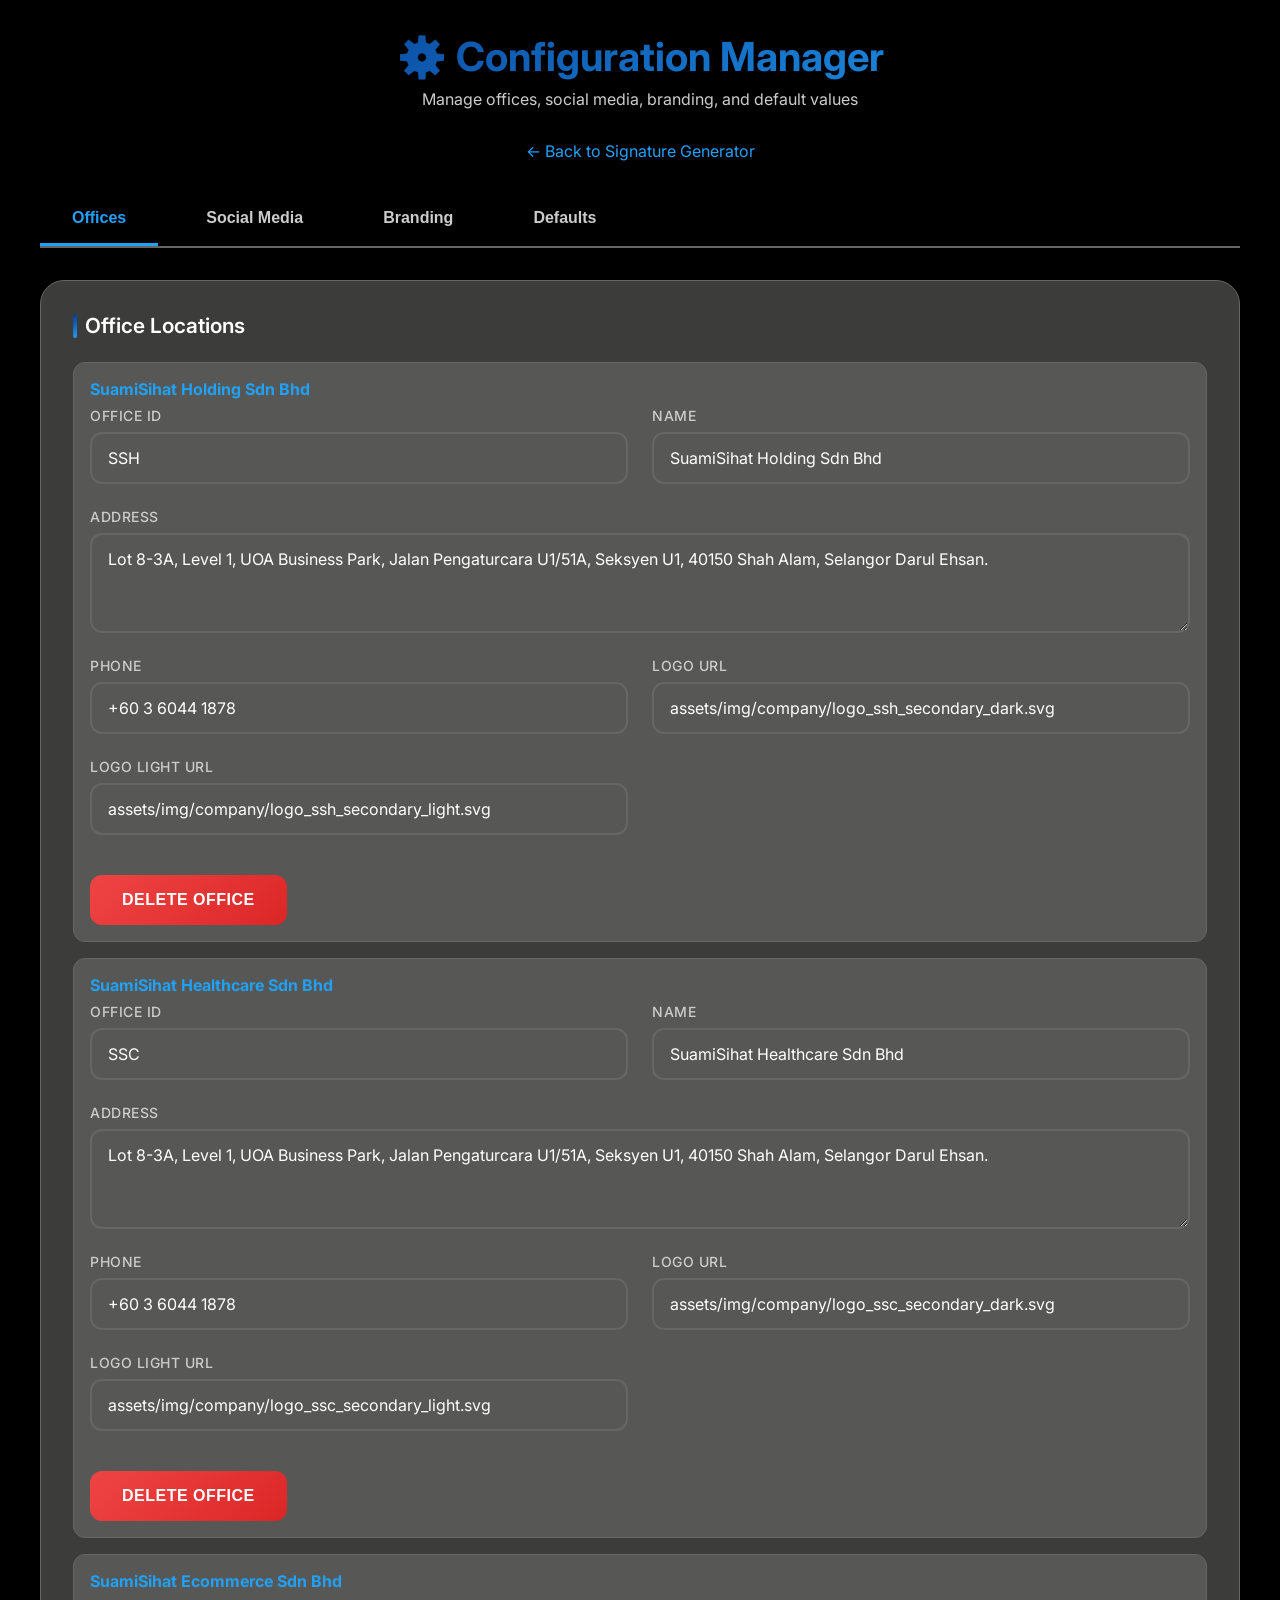
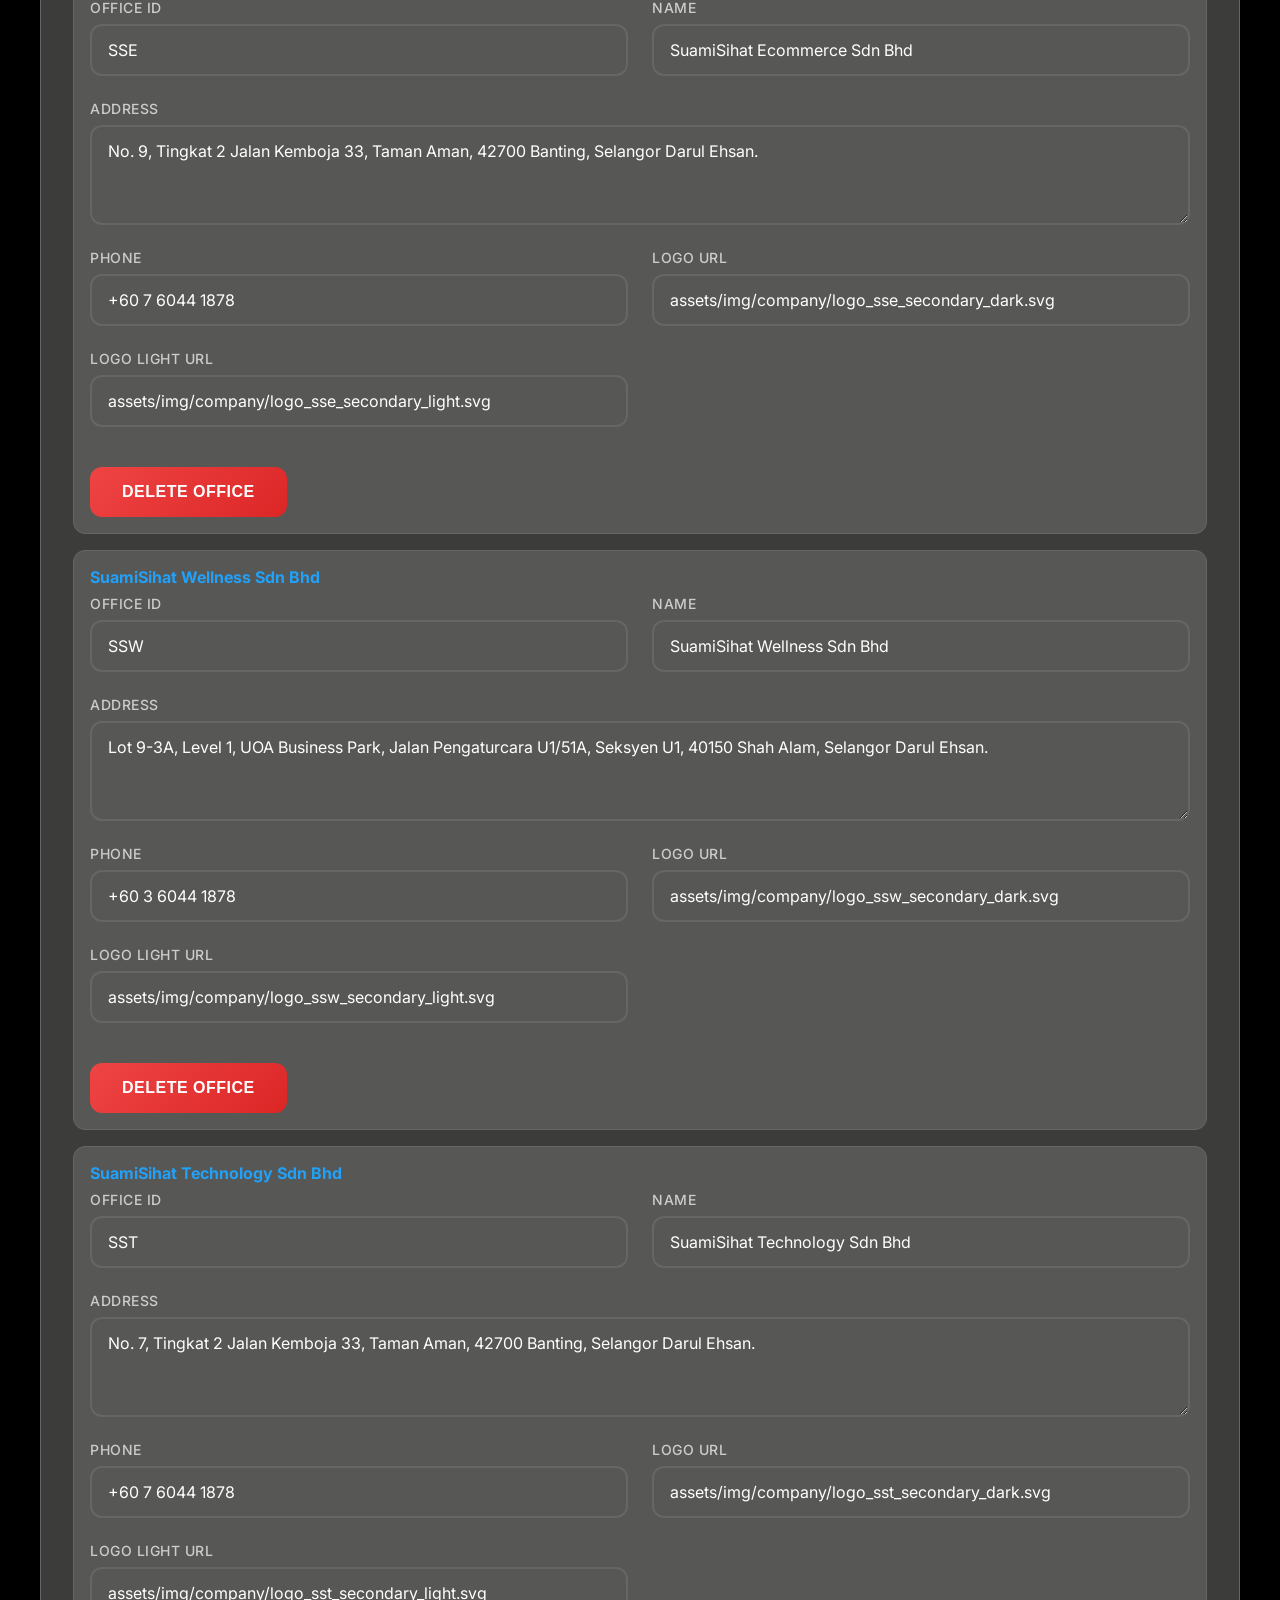
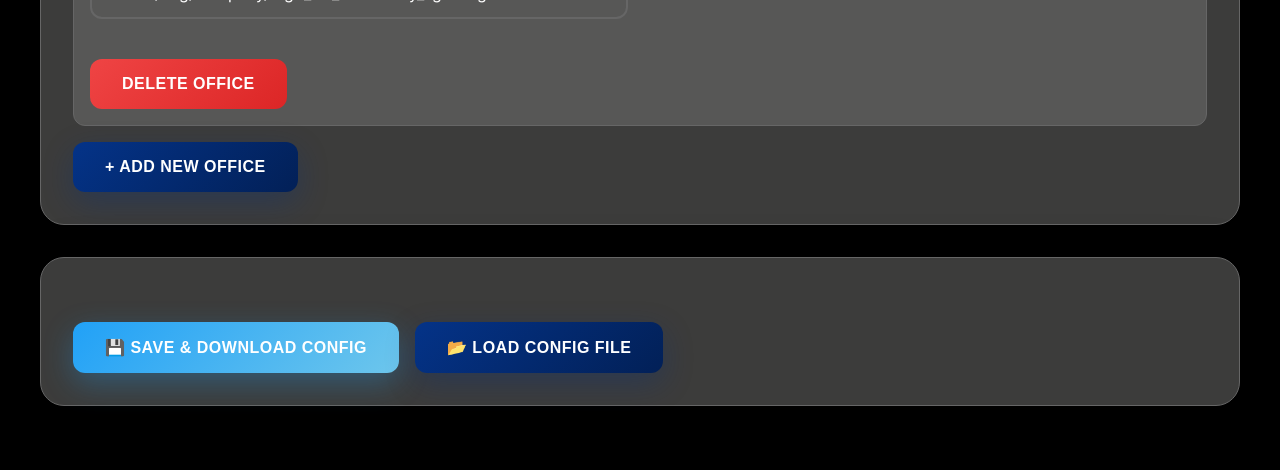
==== config.html @ 39e753e4 "ss signature ver. 1.0" ====
<!DOCTYPE html>
<html lang="en">
<head>
    <meta charset="UTF-8">
    <meta name="viewport" content="width=device-width, initial-scale=1.0">
    <title>Configuration Manager - SS Signature</title>
    <link rel="preconnect" href="https://fonts.googleapis.com">
    <link rel="preconnect" href="https://fonts.gstatic.com" crossorigin>
    <link href="https://fonts.googleapis.com/css2?family=Inter:wght@400;500;600;700&display=swap" rel="stylesheet">
    <style>
        * {
            margin: 0;
            padding: 0;
            box-sizing: border-box;
        }

        :root {
            --primary: #043388;
            --primary-dark: #022057;
            --primary-light: #21A1F7;
            --accent: #6DC6EC;
            --secondary: #BD9A73;
            --bg-dark: #000000;
            --bg-card: #3C3C3B;
            --bg-input: #575756;
            --text-primary: #ffffff;
            --text-secondary: #CCCCCC;
            --border: #666666;
            --success: #21A1F7;
        }

        [data-theme="light"] {
            --bg-dark: #ffffff;
            --bg-card: #ffffff;
            --bg-input: #CCCCCC;
            --text-primary: #000000;
            --text-secondary: #666666;
            --border: #999999;
        }

        body {
            font-family: 'Inter', -apple-system, BlinkMacSystemFont, 'Segoe UI', sans-serif;
            background: var(--bg-dark);
            color: var(--text-primary);
            min-height: 100vh;
            padding: 2rem 1rem;
            transition: background-color 0.3s ease, color 0.3s ease;
        }

        .container {
            max-width: 1200px;
            margin: 0 auto;
        }

        .header {
            text-align: center;
            margin-bottom: 2rem;
        }

        .header h1 {
            font-size: 2.5rem;
            font-weight: 700;
            background: linear-gradient(135deg, var(--primary) 0%, var(--primary-light) 100%);
            -webkit-background-clip: text;
            -webkit-text-fill-color: transparent;
            background-clip: text;
            margin-bottom: 0.5rem;
        }

        .header p {
            color: var(--text-secondary);
        }

        .nav-links {
            text-align: center;
            margin-bottom: 2rem;
        }

        .nav-links a {
            color: var(--primary-light);
            text-decoration: none;
            padding: 0.5rem 1rem;
            border-radius: 0.5rem;
            transition: all 0.3s ease;
        }

        .nav-links a:hover {
            background: var(--bg-input);
        }

        .tabs {
            display: flex;
            gap: 1rem;
            margin-bottom: 2rem;
            border-bottom: 2px solid var(--border);
            overflow-x: auto;
        }

        .tab {
            padding: 1rem 2rem;
            background: transparent;
            border: none;
            color: var(--text-secondary);
            cursor: pointer;
            font-size: 1rem;
            font-weight: 600;
            transition: all 0.3s ease;
            border-bottom: 3px solid transparent;
            white-space: nowrap;
        }

        .tab.active {
            color: var(--primary-light);
            border-bottom-color: var(--primary-light);
        }

        .tab:hover {
            color: var(--text-primary);
        }

        .tab-content {
            display: none;
        }

        .tab-content.active {
            display: block;
        }

        .config-section {
            background: var(--bg-card);
            border-radius: 1.5rem;
            padding: 2rem;
            border: 1px solid var(--border);
            box-shadow: 0 20px 60px rgba(0, 0, 0, 0.3);
            margin-bottom: 2rem;
        }

        .section-title {
            font-size: 1.3rem;
            font-weight: 600;
            margin-bottom: 1.5rem;
            display: flex;
            align-items: center;
            gap: 0.5rem;
        }

        .section-title::before {
            content: '';
            width: 4px;
            height: 24px;
            background: linear-gradient(135deg, var(--primary) 0%, var(--primary-light) 100%);
            border-radius: 2px;
        }

        .form-grid {
            display: grid;
            grid-template-columns: repeat(2, 1fr);
            gap: 1.5rem;
            margin-bottom: 1.5rem;
        }

        .form-group {
            display: flex;
            flex-direction: column;
        }

        .form-group.full-width {
            grid-column: 1 / -1;
        }

        .form-label {
            margin-bottom: 0.5rem;
            font-weight: 500;
            color: var(--text-secondary);
            font-size: 0.875rem;
            text-transform: uppercase;
            letter-spacing: 0.5px;
        }

        .form-input,
        .form-select,
        .form-textarea {
            padding: 0.875rem 1rem;
            background: var(--bg-input);
            border: 2px solid var(--border);
            border-radius: 0.75rem;
            color: var(--text-primary);
            font-family: inherit;
            font-size: 1rem;
            transition: all 0.3s ease;
        }

        .form-textarea {
            min-height: 100px;
            resize: vertical;
        }

        .form-input:focus,
        .form-select:focus,
        .form-textarea:focus {
            outline: none;
            border-color: var(--primary);
            box-shadow: 0 0 0 4px rgba(33, 161, 247, 0.1);
        }

        .btn {
            padding: 1rem 2rem;
            border: none;
            border-radius: 0.75rem;
            font-size: 1rem;
            font-weight: 600;
            cursor: pointer;
            transition: all 0.3s ease;
            text-transform: uppercase;
            letter-spacing: 0.5px;
        }

        .btn-primary {
            background: linear-gradient(135deg, var(--primary) 0%, var(--primary-dark) 100%);
            color: white;
            box-shadow: 0 10px 30px rgba(4, 51, 136, 0.3);
        }

        .btn-primary:hover {
            transform: translateY(-2px);
            box-shadow: 0 15px 40px rgba(4, 51, 136, 0.4);
        }

        .btn-success {
            background: linear-gradient(135deg, var(--primary-light) 0%, var(--accent) 100%);
            color: white;
            box-shadow: 0 10px 30px rgba(33, 161, 247, 0.3);
        }

        .btn-success:hover {
            transform: translateY(-2px);
            box-shadow: 0 15px 40px rgba(33, 161, 247, 0.4);
        }

        .btn-danger {
            background: linear-gradient(135deg, #ef4444 0%, #dc2626 100%);
            color: white;
        }

        .office-item {
            background: var(--bg-input);
            padding: 1rem;
            border-radius: 0.75rem;
            margin-bottom: 1rem;
            border: 1px solid var(--border);
        }

        .office-item h4 {
            color: var(--primary-light);
            margin-bottom: 0.5rem;
        }

        .button-group {
            display: flex;
            gap: 1rem;
            margin-top: 2rem;
        }

        .success-message {
            display: none;
            padding: 1rem;
            background: rgba(33, 161, 247, 0.1);
            border: 1px solid var(--success);
            border-radius: 0.75rem;
            color: var(--success);
            text-align: center;
            margin-top: 1rem;
        }

        .success-message.show {
            display: block;
        }

        @media (max-width: 768px) {
            .form-grid {
                grid-template-columns: 1fr;
            }

            .tabs {
                flex-wrap: nowrap;
            }

            .button-group {
                flex-direction: column;
            }
        }
    </style>
</head>
<body>
    <div class="container">
        <div class="header">
            <h1>⚙️ Configuration Manager</h1>
            <p>Manage offices, social media, branding, and default values</p>
        </div>

        <div class="nav-links">
            <a href="index.html">← Back to Signature Generator</a>
        </div>

        <div class="tabs">
            <button class="tab active" onclick="switchTab('offices')">Offices</button>
            <button class="tab" onclick="switchTab('social')">Social Media</button>
            <button class="tab" onclick="switchTab('branding')">Branding</button>
            <button class="tab" onclick="switchTab('defaults')">Defaults</button>
        </div>

        <!-- Offices Tab -->
        <div id="offices-tab" class="tab-content active">
            <div class="config-section">
                <h2 class="section-title">Office Locations</h2>
                <div id="offices-list"></div>
                <button class="btn btn-primary" onclick="addOffice()">+ Add New Office</button>
            </div>
        </div>

        <!-- Social Media Tab -->
        <div id="social-tab" class="tab-content">
            <div class="config-section">
                <h2 class="section-title">Social Media Links</h2>
                <div id="social-form" class="form-grid"></div>
            </div>
        </div>

        <!-- Branding Tab -->
        <div id="branding-tab" class="tab-content">
            <div class="config-section">
                <h2 class="section-title">Brand Colors & Assets</h2>
                <div id="branding-form" class="form-grid"></div>
            </div>
        </div>

        <!-- Defaults Tab -->
        <div id="defaults-tab" class="tab-content">
            <div class="config-section">
                <h2 class="section-title">Default Values</h2>
                <div id="defaults-form" class="form-grid"></div>
            </div>
        </div>

        <div class="config-section">
            <div class="button-group">
                <button class="btn btn-success" onclick="saveConfig()">💾 Save & Download Config</button>
                <button class="btn btn-primary" onclick="loadConfig()">📂 Load Config File</button>
            </div>
            <div class="success-message" id="successMessage"></div>
        </div>
    </div>

    <script src="assets/js/config.js"></script>
    <script>
        let configData = JSON.parse(JSON.stringify(CONFIG)); // Deep copy

        function switchTab(tabName) {
            // Update tab buttons
            document.querySelectorAll('.tab').forEach(tab => tab.classList.remove('active'));
            event.target.classList.add('active');

            // Update tab content
            document.querySelectorAll('.tab-content').forEach(content => content.classList.remove('active'));
            document.getElementById(tabName + '-tab').classList.add('active');
        }

        function renderOffices() {
            const container = document.getElementById('offices-list');
            container.innerHTML = '';

            configData.offices.forEach((office, index) => {
                const officeDiv = document.createElement('div');
                officeDiv.className = 'office-item';
                officeDiv.innerHTML = `
                    <h4>${office.name}</h4>
                    <div class="form-grid">
                        <div class="form-group">
                            <label class="form-label">Office ID</label>
                            <input type="text" class="form-input" value="${office.id}" onchange="updateOffice(${index}, 'id', this.value)">
                        </div>
                        <div class="form-group">
                            <label class="form-label">Name</label>
                            <input type="text" class="form-input" value="${office.name}" onchange="updateOffice(${index}, 'name', this.value)">
                        </div>
                        <div class="form-group full-width">
                            <label class="form-label">Address</label>
                            <textarea class="form-textarea" onchange="updateOffice(${index}, 'address', this.value)">${office.address}</textarea>
                        </div>
                        <div class="form-group">
                            <label class="form-label">Phone</label>
                            <input type="tel" class="form-input" value="${office.phone}" onchange="updateOffice(${index}, 'phone', this.value)">
                        </div>
                        <div class="form-group">
                            <label class="form-label">Logo URL</label>
                            <input type="text" class="form-input" value="${office.logoUrl}" onchange="updateOffice(${index}, 'logoUrl', this.value)">
                        </div>
                        <div class="form-group">
                            <label class="form-label">Logo Light URL</label>
                            <input type="text" class="form-input" value="${office.logoLightUrl}" onchange="updateOffice(${index}, 'logoLightUrl', this.value)">
                        </div>
                    </div>
                    <button class="btn btn-danger" style="margin-top: 1rem;" onclick="deleteOffice(${index})">Delete Office</button>
                `;
                container.appendChild(officeDiv);
            });
        }

        function renderSocialMedia() {
            const container = document.getElementById('social-form');
            container.innerHTML = '';

            Object.keys(configData.socialMedia).forEach(key => {
                const social = configData.socialMedia[key];
                const groupDiv = document.createElement('div');
                groupDiv.className = 'form-group full-width';
                groupDiv.innerHTML = `
                    <label class="form-label">${social.name} URL</label>
                    <input type="url" class="form-input" value="${social.url}" onchange="updateSocial('${key}', this.value)">
                `;
                container.appendChild(groupDiv);
            });
        }

        function renderBranding() {
            const container = document.getElementById('branding-form');
            container.innerHTML = '';

            const fields = [
                { key: 'primaryColor', label: 'Primary Color (SS Blue)', type: 'color' },
                { key: 'prussianBlue', label: 'Prussian Blue', type: 'color' },
                { key: 'secondaryColor', label: 'Secondary Color (Azure)', type: 'color' },
                { key: 'malibu', label: 'Malibu', type: 'color' },
                { key: 'lion', label: 'Lion', type: 'color' },
                { key: 'logoUrl', label: 'Logo URL (Dark)', type: 'text' },
                { key: 'logoLightUrl', label: 'Logo URL (Light)', type: 'text' },
                { key: 'bannerUrl', label: 'Banner URL', type: 'text' },
                { key: 'bannerLink', label: 'Banner Link', type: 'url' },
                { key: 'companyName', label: 'Company Name', type: 'text' }
            ];

            fields.forEach(field => {
                const groupDiv = document.createElement('div');
                groupDiv.className = 'form-group';
                groupDiv.innerHTML = `
                    <label class="form-label">${field.label}</label>
                    <input type="${field.type}" class="form-input" value="${configData.branding[field.key]}" onchange="updateBranding('${field.key}', this.value)">
                `;
                container.appendChild(groupDiv);
            });
        }

        function renderDefaults() {
            const container = document.getElementById('defaults-form');
            container.innerHTML = '';

            Object.keys(configData.defaults).forEach(key => {
                const groupDiv = document.createElement('div');
                groupDiv.className = 'form-group';
                const label = key.replace(/([A-Z])/g, ' $1').replace(/^./, str => str.toUpperCase());
                groupDiv.innerHTML = `
                    <label class="form-label">${label}</label>
                    <input type="text" class="form-input" value="${configData.defaults[key]}" onchange="updateDefaults('${key}', this.value)">
                `;
                container.appendChild(groupDiv);
            });
        }

        function updateOffice(index, field, value) {
            configData.offices[index][field] = value;
        }

        function updateSocial(key, value) {
            configData.socialMedia[key].url = value;
        }

        function updateBranding(key, value) {
            configData.branding[key] = value;
        }

        function updateDefaults(key, value) {
            configData.defaults[key] = value;
        }

        function addOffice() {
            const newOffice = {
                id: 'NEW',
                name: 'New Office',
                address: '',
                phone: '',
                logoUrl: '',
                logoLightUrl: ''
            };
            configData.offices.push(newOffice);
            renderOffices();
        }

        function deleteOffice(index) {
            if (confirm('Are you sure you want to delete this office?')) {
                configData.offices.splice(index, 1);
                renderOffices();
            }
        }

        function saveConfig() {
            const configJS = `// Email Signature Generator Configuration
const CONFIG = ${JSON.stringify(configData, null, 4)};`;

            const blob = new Blob([configJS], { type: 'text/javascript' });
            const url = URL.createObjectURL(blob);
            const a = document.createElement('a');
            a.href = url;
            a.download = 'config.js';
            a.click();
            URL.revokeObjectURL(url);

            const msg = document.getElementById('successMessage');
            msg.textContent = '✓ Configuration saved and downloaded!';
            msg.classList.add('show');
            setTimeout(() => msg.classList.remove('show'), 3000);
        }

        function loadConfig() {
            const input = document.createElement('input');
            input.type = 'file';
            input.accept = '.js';
            input.onchange = (e) => {
                const file = e.target.files[0];
                const reader = new FileReader();
                reader.onload = (event) => {
                    try {
                        const content = event.target.result;
                        const configMatch = content.match(/const CONFIG = ({[\s\S]*});/);
                        if (configMatch) {
                            configData = JSON.parse(configMatch[1]);
                            renderAll();
                            alert('Configuration loaded successfully!');
                        } else {
                            alert('Invalid config file format');
                        }
                    } catch (err) {
                        alert('Error loading config: ' + err.message);
                    }
                };
                reader.readAsText(file);
            };
            input.click();
        }

        function renderAll() {
            renderOffices();
            renderSocialMedia();
            renderBranding();
            renderDefaults();
        }

        // Initialize
        document.addEventListener('DOMContentLoaded', () => {
            renderAll();
        });
    </script>
</body>
</html>
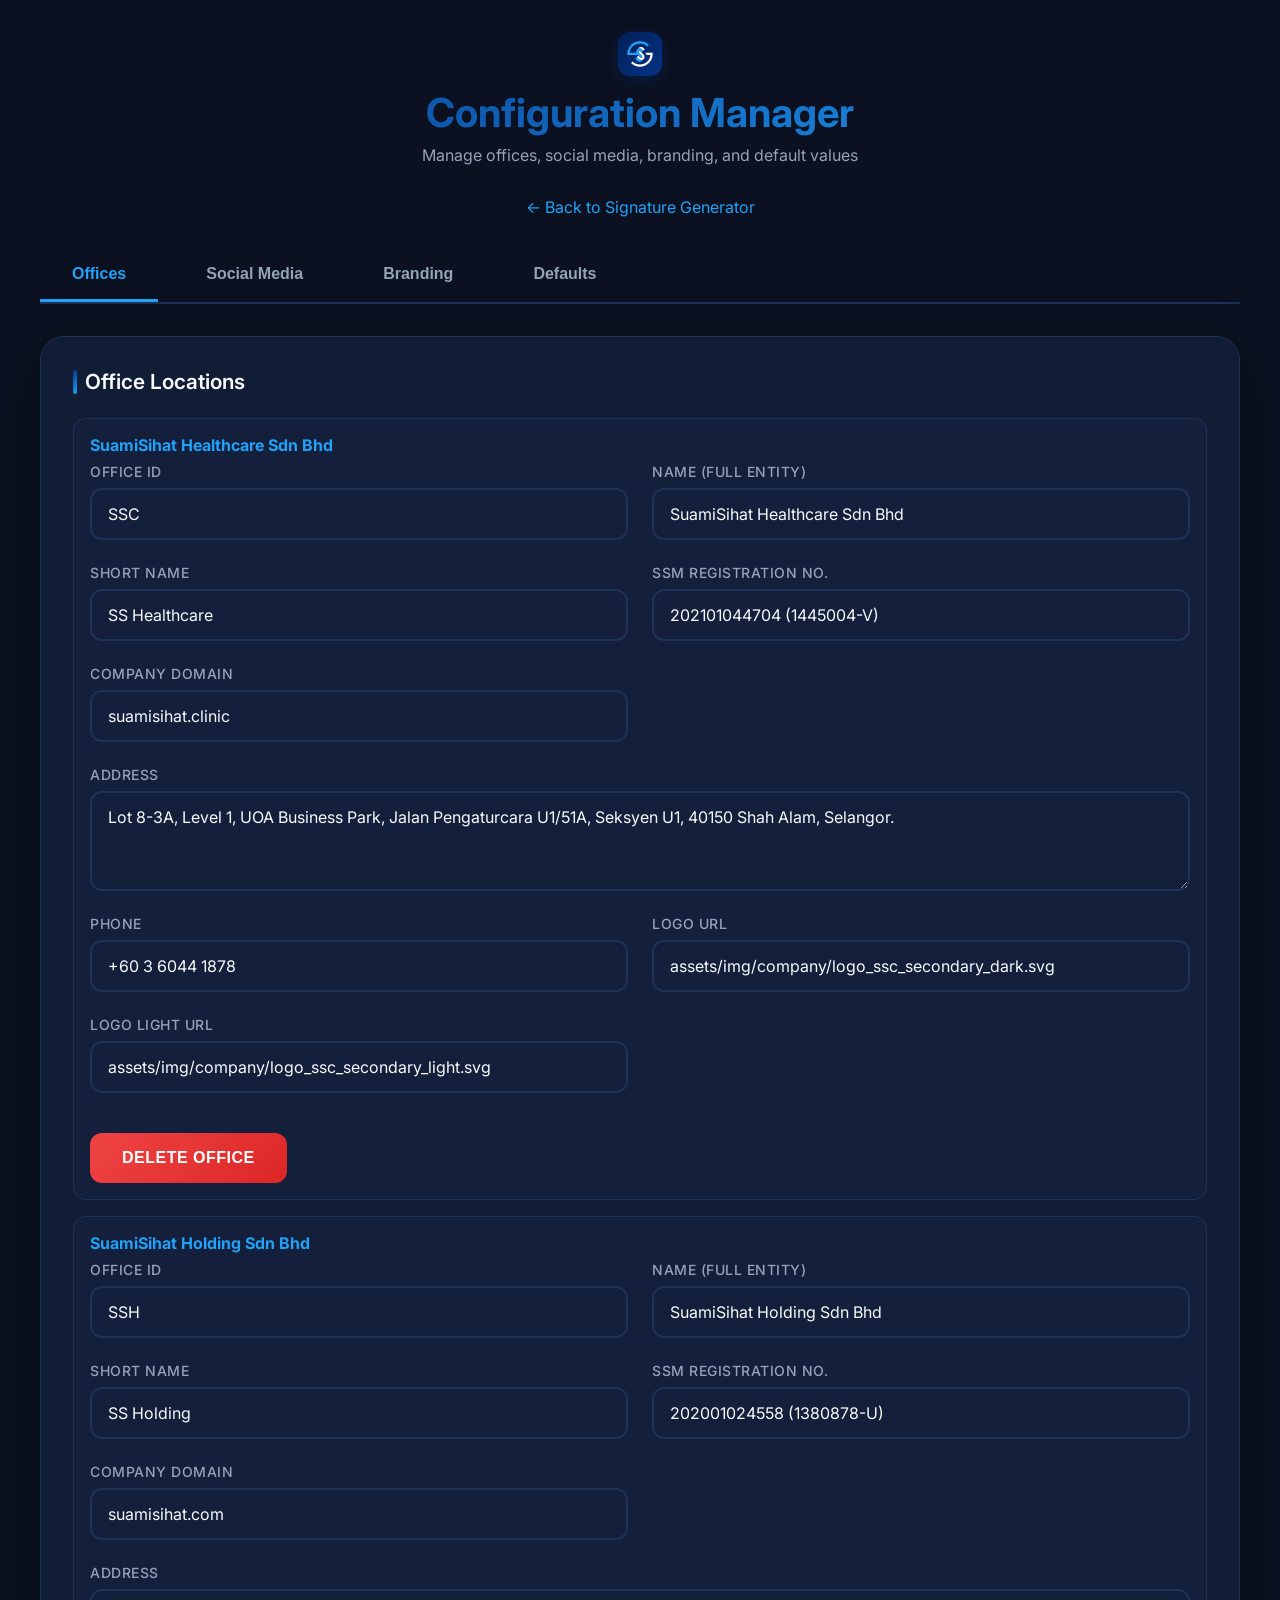
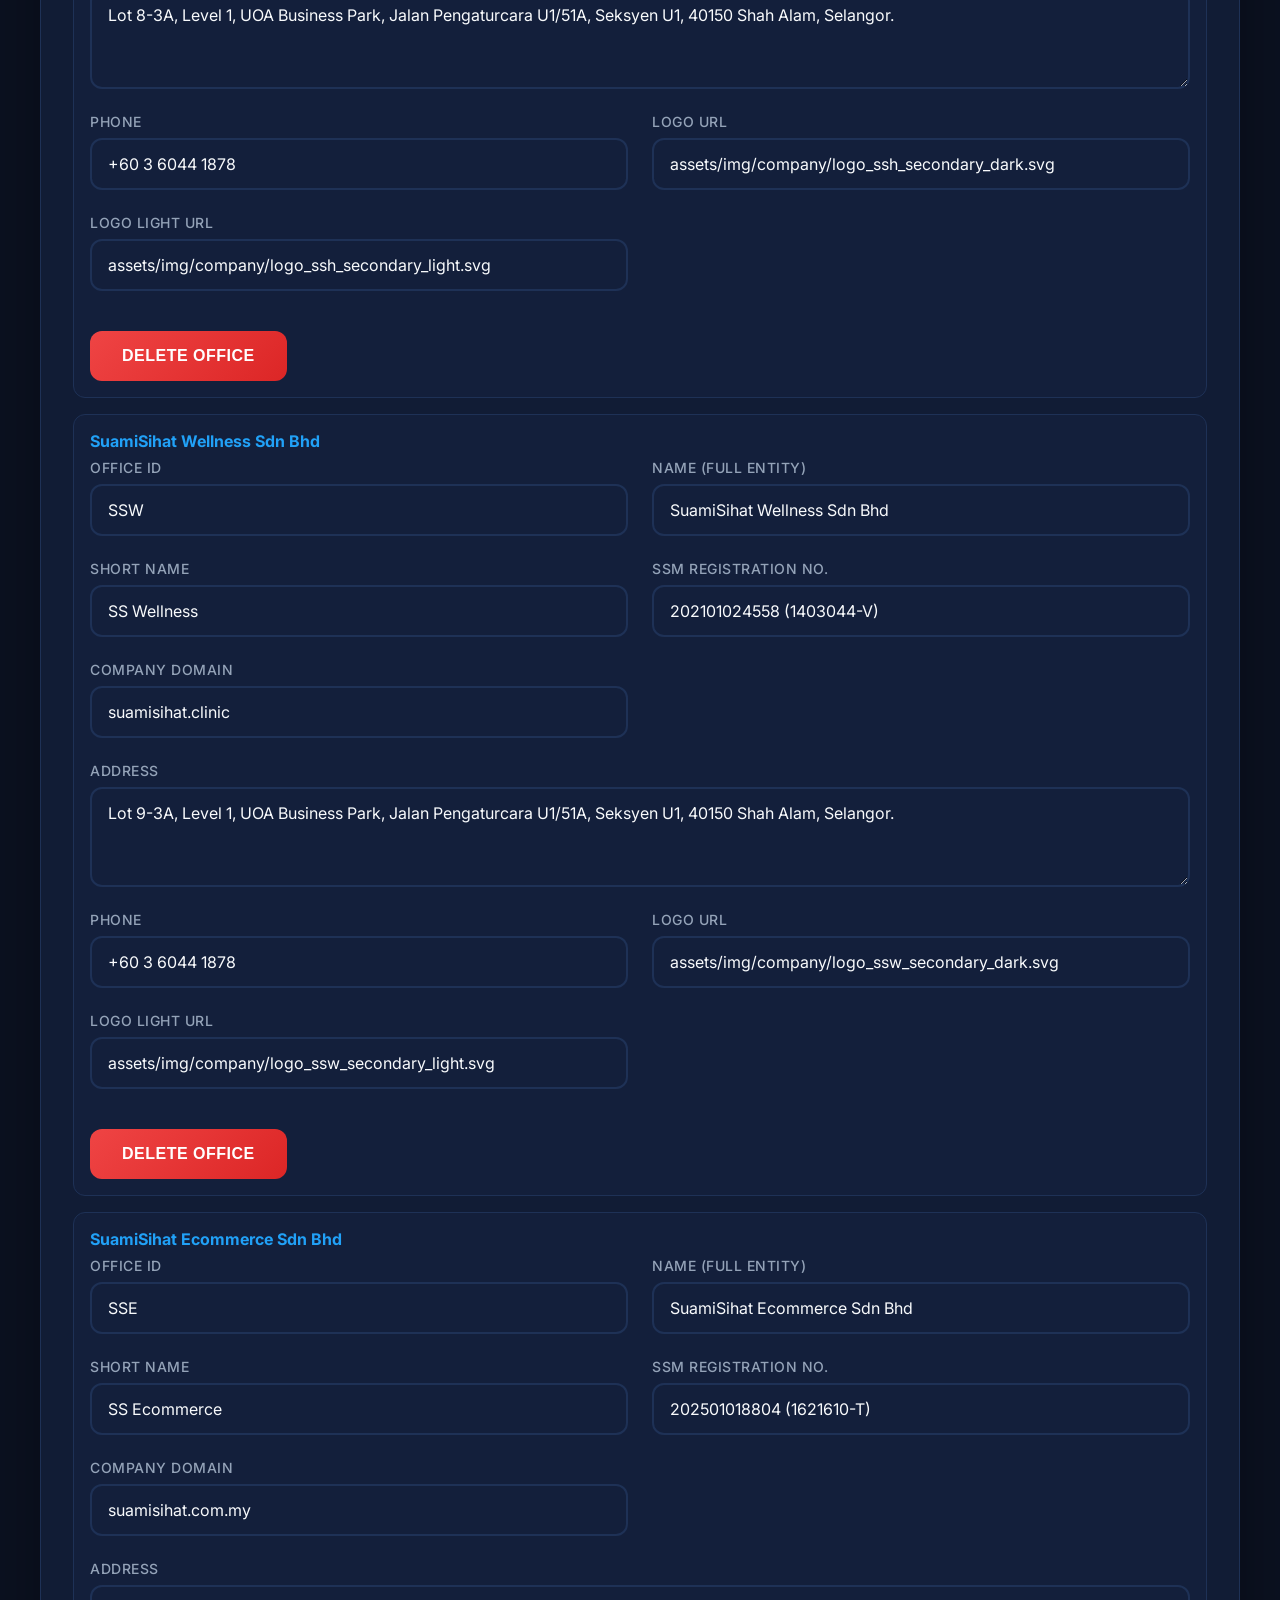
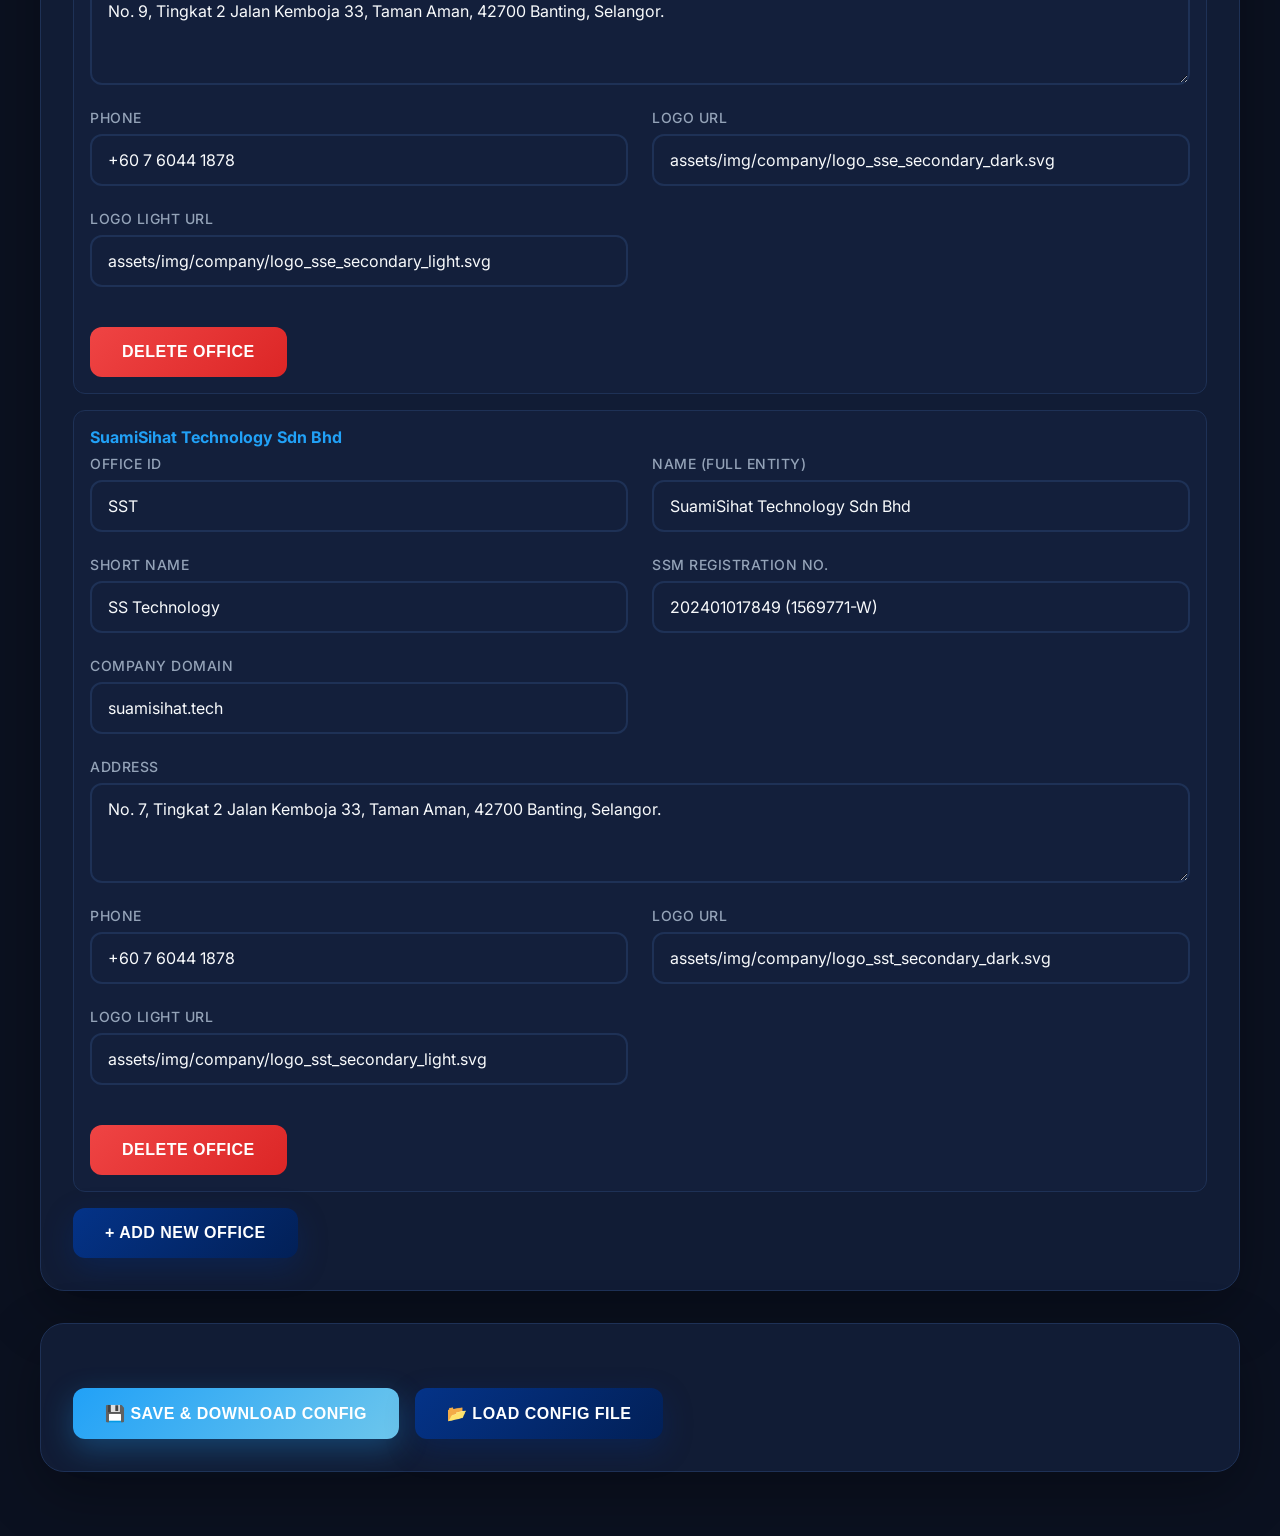
==== commit f322008d: "feat: modernize signature generator, add full entity SSM numbers, sanitization & mobile view auto-fi" ====
--- a/config.html
+++ b/config.html
@@ -20,22 +20,22 @@
             --primary-light: #21A1F7;
             --accent: #6DC6EC;
             --secondary: #BD9A73;
-            --bg-dark: #000000;
-            --bg-card: #3C3C3B;
-            --bg-input: #575756;
-            --text-primary: #ffffff;
-            --text-secondary: #CCCCCC;
-            --border: #666666;
-            --success: #21A1F7;
+            --bg-dark: #0B1120;
+            --bg-card: #111C35;
+            --bg-input: #131F3B;
+            --text-primary: #F8FAFC;
+            --text-secondary: #94A3B8;
+            --border: #1E3156;
+            --success: #10B981;
         }
 
         [data-theme="light"] {
-            --bg-dark: #ffffff;
-            --bg-card: #ffffff;
-            --bg-input: #CCCCCC;
-            --text-primary: #000000;
-            --text-secondary: #666666;
-            --border: #999999;
+            --bg-dark: #F8FAFC;
+            --bg-card: #FFFFFF;
+            --bg-input: #FFFFFF;
+            --text-primary: #0F172A;
+            --text-secondary: #475569;
+            --border: #E2E8F0;
         }
 
         body {
@@ -294,7 +294,10 @@
 <body>
     <div class="container">
         <div class="header">
-            <h1>⚙️ Configuration Manager</h1>
+            <div style="display: inline-flex; align-items: center; justify-content: center; width: 44px; height: 44px; border-radius: 12px; background: linear-gradient(135deg, #022057 0%, #043388 100%); box-shadow: 0 4px 14px rgba(4, 51, 136, 0.35); padding: 5px; margin-bottom: 0.75rem;">
+                <img src="assets/img/ss_icon_dark.svg" alt="SuamiSihat" style="width: 100%; height: 100%; object-fit: contain; display: block;">
+            </div>
+            <h1>Configuration Manager</h1>
             <p>Manage offices, social media, branding, and default values</p>
         </div>
 
@@ -380,8 +383,20 @@
                             <input type="text" class="form-input" value="${office.id}" onchange="updateOffice(${index}, 'id', this.value)">
                         </div>
                         <div class="form-group">
-                            <label class="form-label">Name</label>
-                            <input type="text" class="form-input" value="${office.name}" onchange="updateOffice(${index}, 'name', this.value)">
+                            <label class="form-label">Name (Full Entity)</label>
+                            <input type="text" class="form-input" value="${office.name || ''}" onchange="updateOffice(${index}, 'name', this.value)">
+                        </div>
+                        <div class="form-group">
+                            <label class="form-label">Short Name</label>
+                            <input type="text" class="form-input" value="${office.shortName || ''}" onchange="updateOffice(${index}, 'shortName', this.value)">
+                        </div>
+                        <div class="form-group">
+                            <label class="form-label">SSM Registration No.</label>
+                            <input type="text" class="form-input" value="${office.ssm || ''}" onchange="updateOffice(${index}, 'ssm', this.value)">
+                        </div>
+                        <div class="form-group">
+                            <label class="form-label">Company Domain</label>
+                            <input type="text" class="form-input" value="${office.companyDomain || ''}" onchange="updateOffice(${index}, 'companyDomain', this.value)">
                         </div>
                         <div class="form-group full-width">
                             <label class="form-label">Address</label>
@@ -485,11 +500,14 @@
         function addOffice() {
             const newOffice = {
                 id: 'NEW',
-                name: 'New Office',
+                name: 'New Office Sdn Bhd',
+                shortName: 'SS New',
+                ssm: '',
                 address: '',
-                phone: '',
-                logoUrl: '',
-                logoLightUrl: ''
+                phone: '+60 3 6044 1878',
+                logoUrl: 'assets/img/company/logo_ssc_secondary_dark.svg',
+                logoLightUrl: 'assets/img/company/logo_ssc_secondary_light.svg',
+                companyDomain: 'suamisihat.clinic'
             };
             configData.offices.push(newOffice);
             renderOffices();
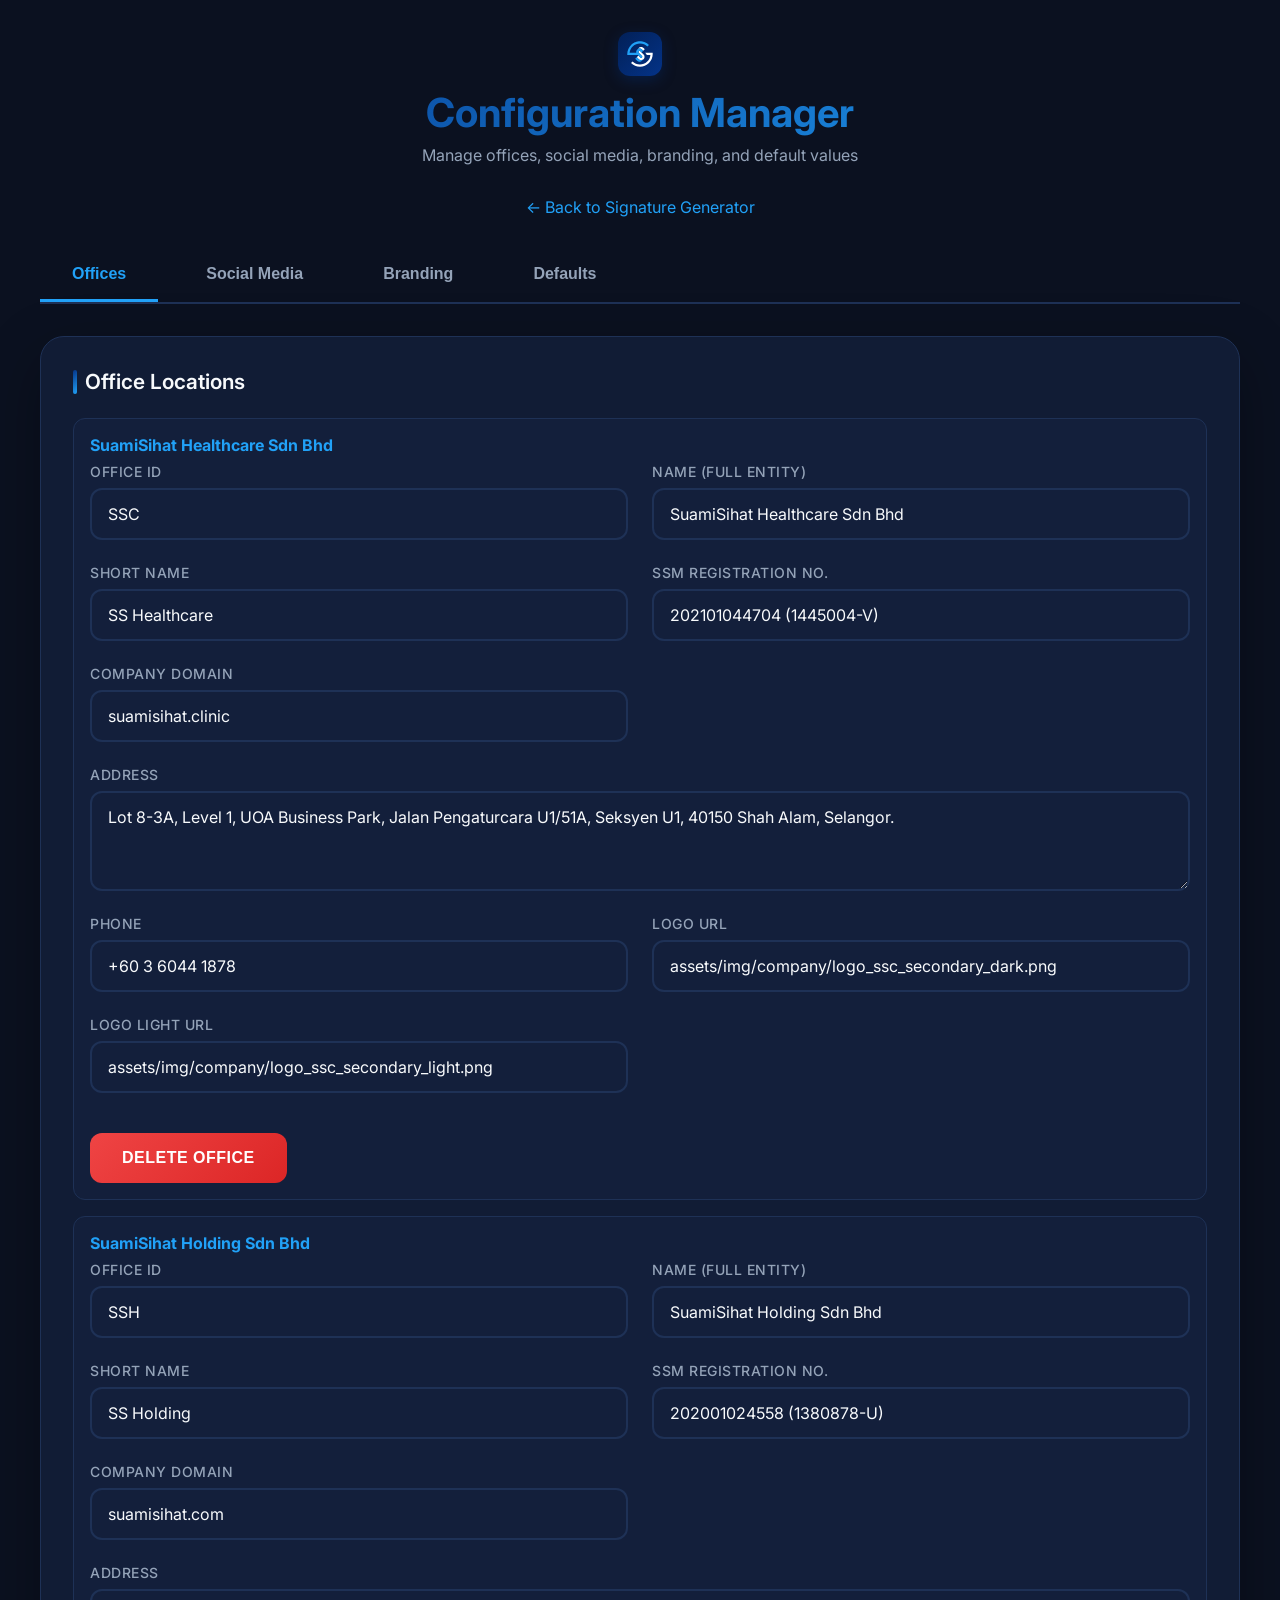
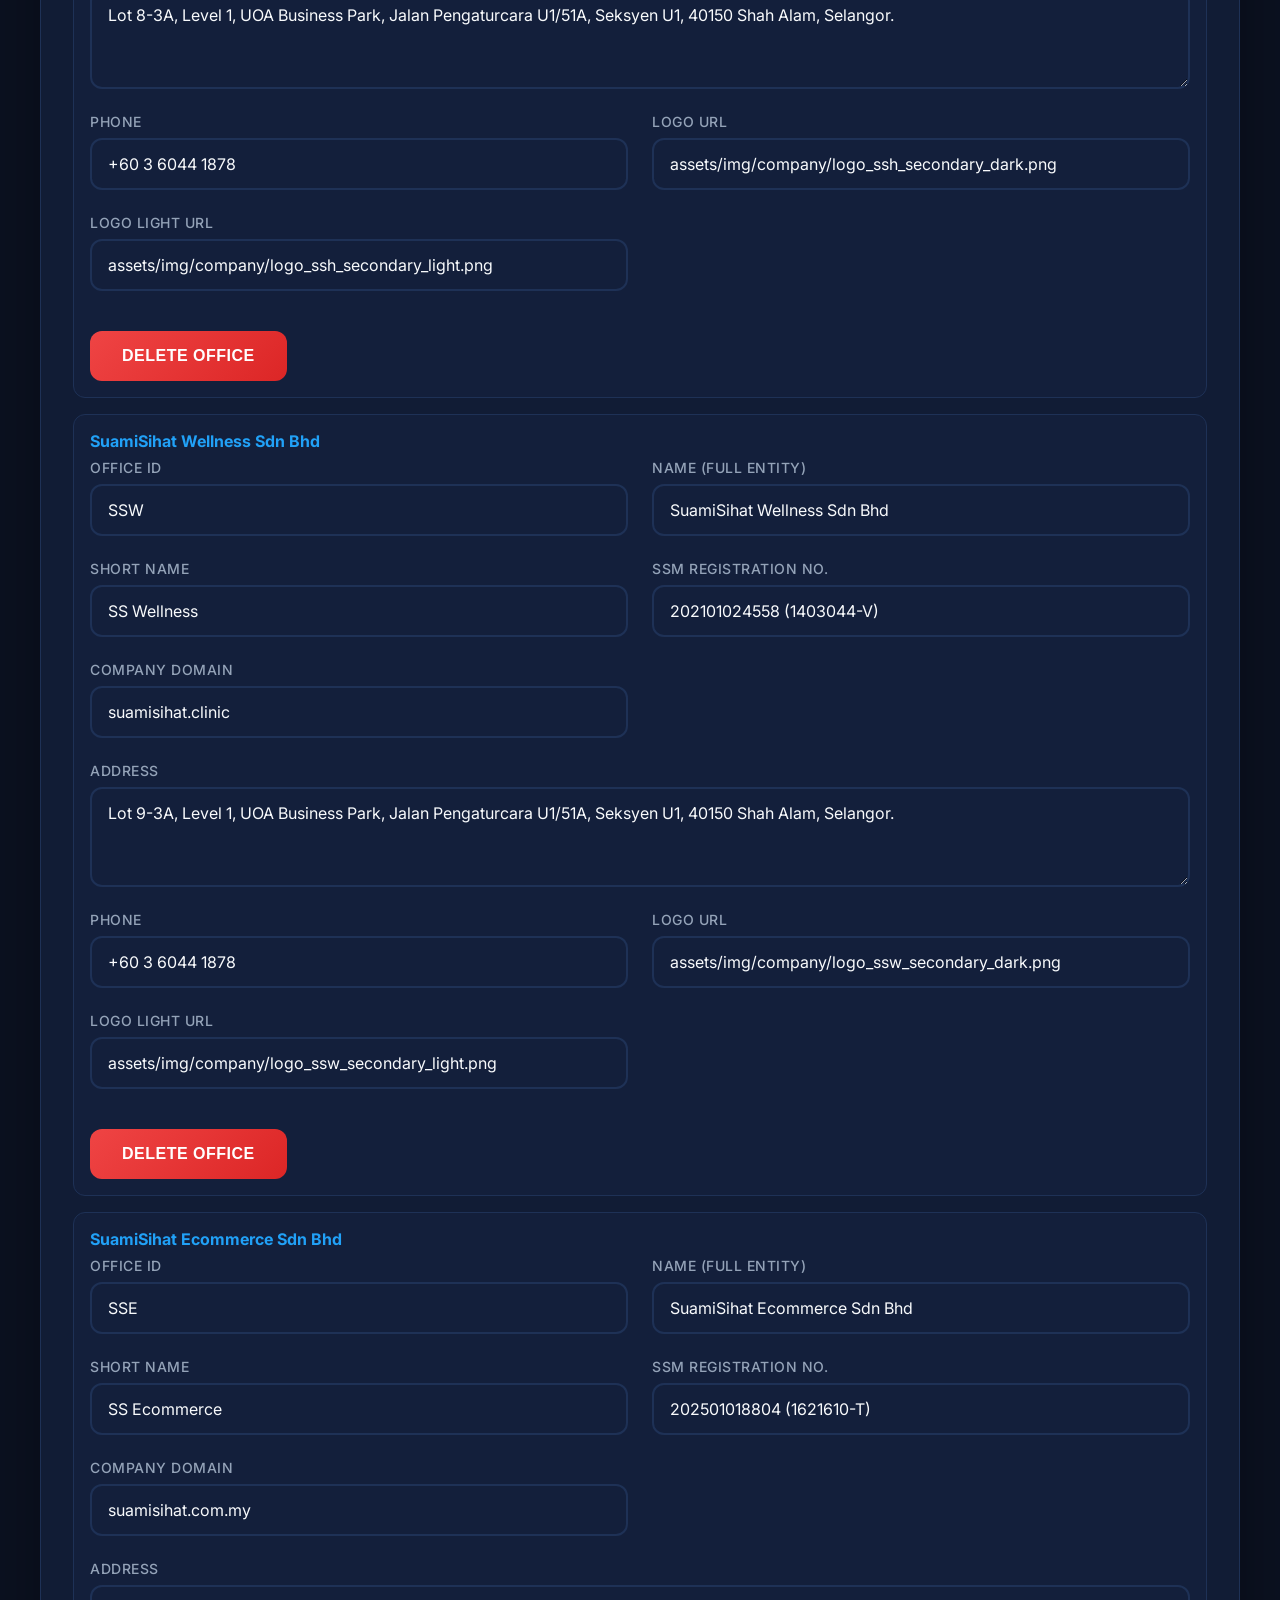
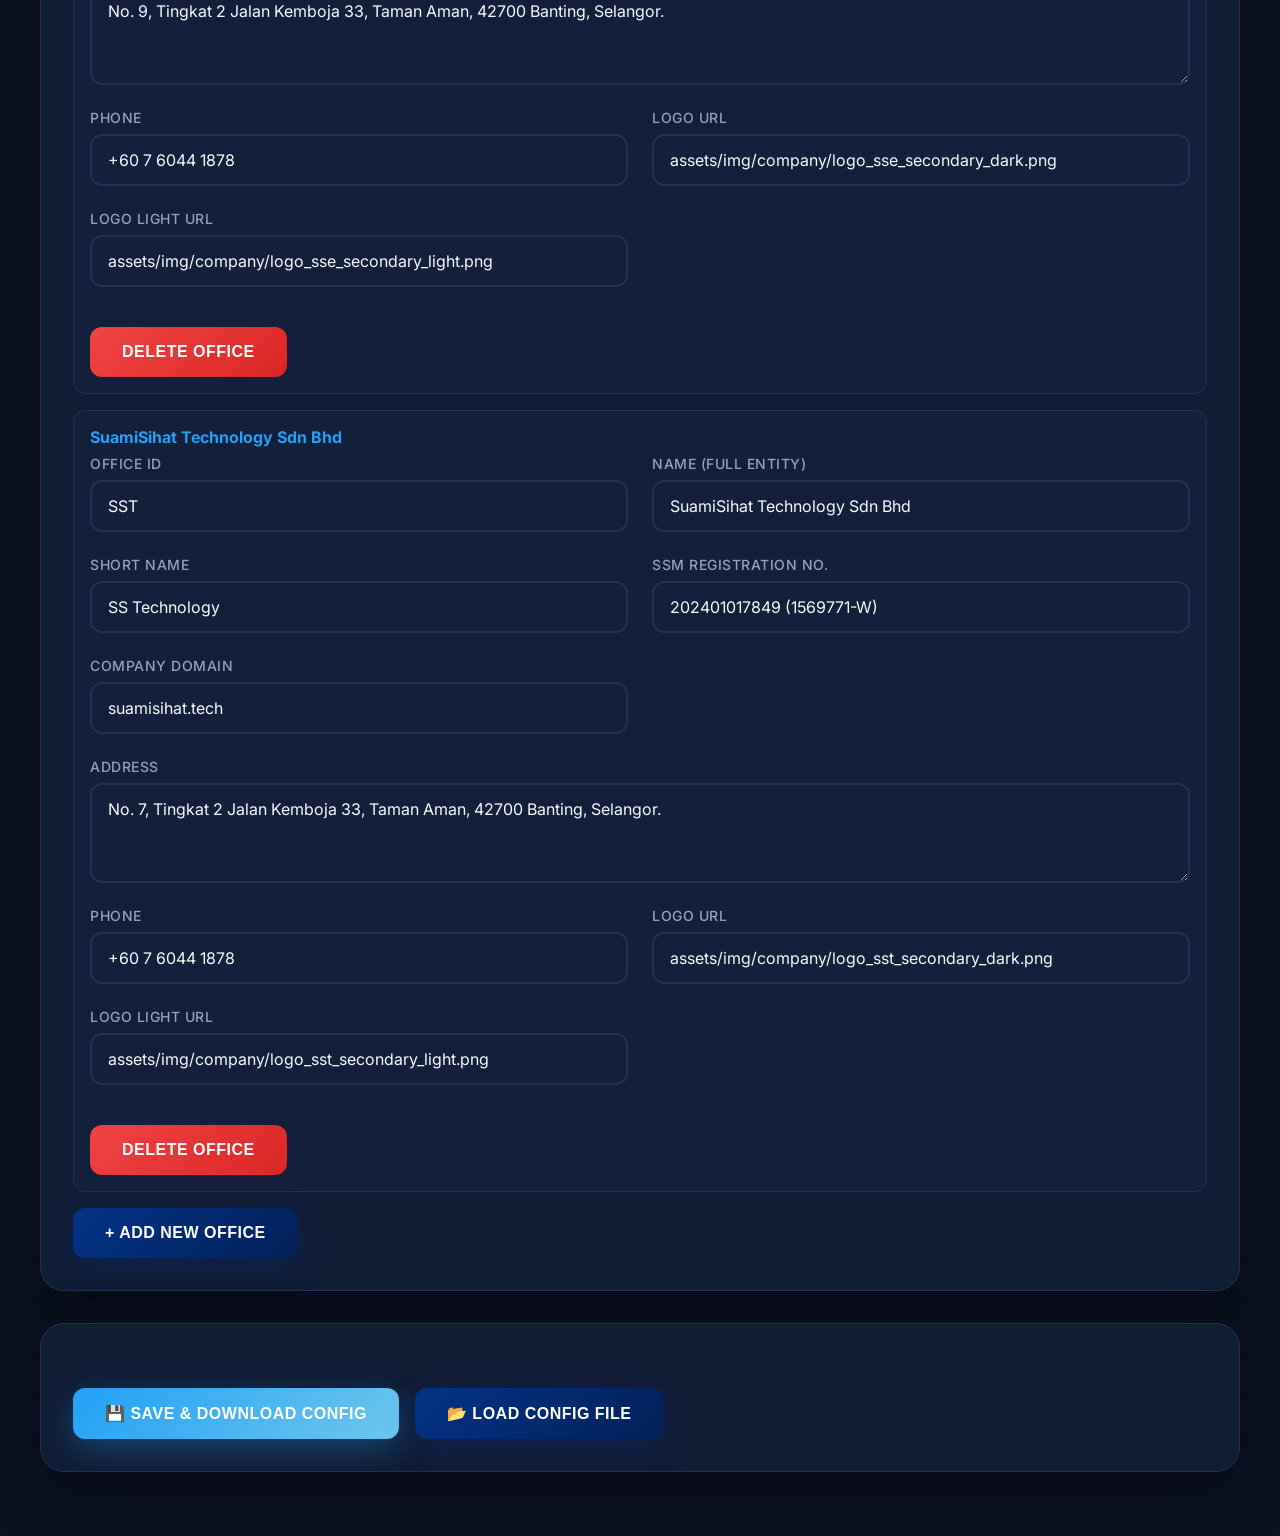
==== commit 99549cc4: "fix(email): resolve missing images on paste with absolute HTTPS PNG URLs and deploy to NAS" ====
--- a/config.html
+++ b/config.html
@@ -442,6 +442,7 @@
             container.innerHTML = '';
 
             const fields = [
+                { key: 'baseUrl', label: 'Production Base URL', type: 'url' },
                 { key: 'primaryColor', label: 'Primary Color (SS Blue)', type: 'color' },
                 { key: 'prussianBlue', label: 'Prussian Blue', type: 'color' },
                 { key: 'secondaryColor', label: 'Secondary Color (Azure)', type: 'color' },
@@ -459,7 +460,7 @@
                 groupDiv.className = 'form-group';
                 groupDiv.innerHTML = `
                     <label class="form-label">${field.label}</label>
-                    <input type="${field.type}" class="form-input" value="${configData.branding[field.key]}" onchange="updateBranding('${field.key}', this.value)">
+                    <input type="${field.type}" class="form-input" value="${configData.branding[field.key] || ''}" onchange="updateBranding('${field.key}', this.value)">
                 `;
                 container.appendChild(groupDiv);
             });
@@ -505,8 +506,8 @@
                 ssm: '',
                 address: '',
                 phone: '+60 3 6044 1878',
-                logoUrl: 'assets/img/company/logo_ssc_secondary_dark.svg',
-                logoLightUrl: 'assets/img/company/logo_ssc_secondary_light.svg',
+                logoUrl: 'assets/img/company/logo_ssc_secondary_dark.png',
+                logoLightUrl: 'assets/img/company/logo_ssc_secondary_light.png',
                 companyDomain: 'suamisihat.clinic'
             };
             configData.offices.push(newOffice);
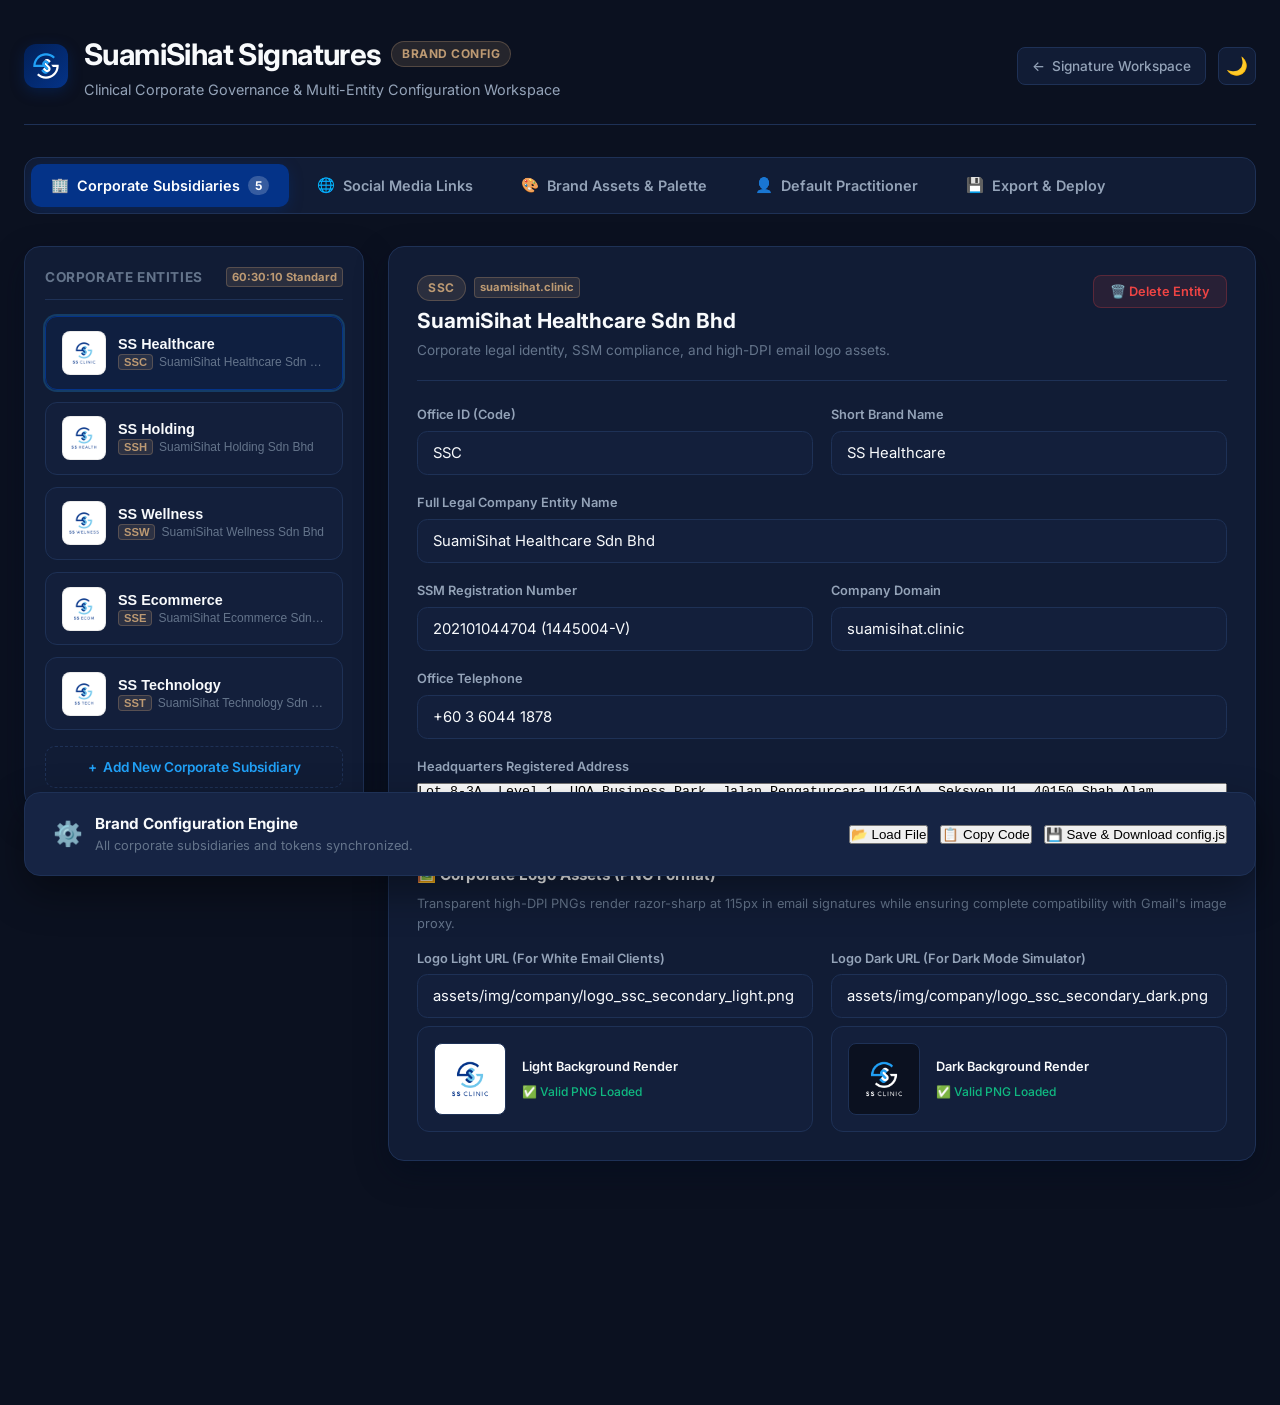
==== commit cf50a7fc: "feat(config): redesign configuration manager with Master-Detail UX, live previews, and 60:30:10 bran" ====
--- a/config.html
+++ b/config.html
@@ -1,582 +1,1356 @@
-<!DOCTYPE html>
-<html lang="en">
-<head>
-    <meta charset="UTF-8">
-    <meta name="viewport" content="width=device-width, initial-scale=1.0">
-    <title>Configuration Manager - SS Signature</title>
-    <link rel="preconnect" href="https://fonts.googleapis.com">
-    <link rel="preconnect" href="https://fonts.gstatic.com" crossorigin>
-    <link href="https://fonts.googleapis.com/css2?family=Inter:wght@400;500;600;700&display=swap" rel="stylesheet">
-    <style>
-        * {
-            margin: 0;
-            padding: 0;
-            box-sizing: border-box;
-        }
-
-        :root {
-            --primary: #043388;
-            --primary-dark: #022057;
-            --primary-light: #21A1F7;
-            --accent: #6DC6EC;
-            --secondary: #BD9A73;
-            --bg-dark: #0B1120;
-            --bg-card: #111C35;
-            --bg-input: #131F3B;
-            --text-primary: #F8FAFC;
-            --text-secondary: #94A3B8;
-            --border: #1E3156;
-            --success: #10B981;
-        }
-
-        [data-theme="light"] {
-            --bg-dark: #F8FAFC;
-            --bg-card: #FFFFFF;
-            --bg-input: #FFFFFF;
-            --text-primary: #0F172A;
-            --text-secondary: #475569;
-            --border: #E2E8F0;
-        }
-
-        body {
-            font-family: 'Inter', -apple-system, BlinkMacSystemFont, 'Segoe UI', sans-serif;
-            background: var(--bg-dark);
-            color: var(--text-primary);
-            min-height: 100vh;
-            padding: 2rem 1rem;
-            transition: background-color 0.3s ease, color 0.3s ease;
-        }
-
-        .container {
-            max-width: 1200px;
-            margin: 0 auto;
-        }
-
-        .header {
-            text-align: center;
-            margin-bottom: 2rem;
-        }
-
-        .header h1 {
-            font-size: 2.5rem;
-            font-weight: 700;
-            background: linear-gradient(135deg, var(--primary) 0%, var(--primary-light) 100%);
-            -webkit-background-clip: text;
-            -webkit-text-fill-color: transparent;
-            background-clip: text;
-            margin-bottom: 0.5rem;
-        }
-
-        .header p {
-            color: var(--text-secondary);
-        }
-
-        .nav-links {
-            text-align: center;
-            margin-bottom: 2rem;
-        }
-
-        .nav-links a {
-            color: var(--primary-light);
-            text-decoration: none;
-            padding: 0.5rem 1rem;
-            border-radius: 0.5rem;
-            transition: all 0.3s ease;
-        }
-
-        .nav-links a:hover {
-            background: var(--bg-input);
-        }
-
-        .tabs {
-            display: flex;
-            gap: 1rem;
-            margin-bottom: 2rem;
-            border-bottom: 2px solid var(--border);
-            overflow-x: auto;
-        }
-
-        .tab {
-            padding: 1rem 2rem;
-            background: transparent;
-            border: none;
-            color: var(--text-secondary);
-            cursor: pointer;
-            font-size: 1rem;
-            font-weight: 600;
-            transition: all 0.3s ease;
-            border-bottom: 3px solid transparent;
-            white-space: nowrap;
-        }
-
-        .tab.active {
-            color: var(--primary-light);
-            border-bottom-color: var(--primary-light);
-        }
-
-        .tab:hover {
-            color: var(--text-primary);
-        }
-
-        .tab-content {
-            display: none;
-        }
-
-        .tab-content.active {
-            display: block;
-        }
-
-        .config-section {
-            background: var(--bg-card);
-            border-radius: 1.5rem;
-            padding: 2rem;
-            border: 1px solid var(--border);
-            box-shadow: 0 20px 60px rgba(0, 0, 0, 0.3);
-            margin-bottom: 2rem;
-        }
-
-        .section-title {
-            font-size: 1.3rem;
-            font-weight: 600;
-            margin-bottom: 1.5rem;
-            display: flex;
-            align-items: center;
-            gap: 0.5rem;
-        }
-
-        .section-title::before {
-            content: '';
-            width: 4px;
-            height: 24px;
-            background: linear-gradient(135deg, var(--primary) 0%, var(--primary-light) 100%);
-            border-radius: 2px;
-        }
-
-        .form-grid {
-            display: grid;
-            grid-template-columns: repeat(2, 1fr);
-            gap: 1.5rem;
-            margin-bottom: 1.5rem;
-        }
-
-        .form-group {
-            display: flex;
-            flex-direction: column;
-        }
-
-        .form-group.full-width {
-            grid-column: 1 / -1;
-        }
-
-        .form-label {
-            margin-bottom: 0.5rem;
-            font-weight: 500;
-            color: var(--text-secondary);
-            font-size: 0.875rem;
-            text-transform: uppercase;
-            letter-spacing: 0.5px;
-        }
-
-        .form-input,
-        .form-select,
-        .form-textarea {
-            padding: 0.875rem 1rem;
-            background: var(--bg-input);
-            border: 2px solid var(--border);
-            border-radius: 0.75rem;
-            color: var(--text-primary);
-            font-family: inherit;
-            font-size: 1rem;
-            transition: all 0.3s ease;
-        }
-
-        .form-textarea {
-            min-height: 100px;
-            resize: vertical;
-        }
-
-        .form-input:focus,
-        .form-select:focus,
-        .form-textarea:focus {
-            outline: none;
-            border-color: var(--primary);
-            box-shadow: 0 0 0 4px rgba(33, 161, 247, 0.1);
-        }
-
-        .btn {
-            padding: 1rem 2rem;
-            border: none;
-            border-radius: 0.75rem;
-            font-size: 1rem;
-            font-weight: 600;
-            cursor: pointer;
-            transition: all 0.3s ease;
-            text-transform: uppercase;
-            letter-spacing: 0.5px;
-        }
-
-        .btn-primary {
-            background: linear-gradient(135deg, var(--primary) 0%, var(--primary-dark) 100%);
-            color: white;
-            box-shadow: 0 10px 30px rgba(4, 51, 136, 0.3);
-        }
-
-        .btn-primary:hover {
-            transform: translateY(-2px);
-            box-shadow: 0 15px 40px rgba(4, 51, 136, 0.4);
-        }
-
-        .btn-success {
-            background: linear-gradient(135deg, var(--primary-light) 0%, var(--accent) 100%);
-            color: white;
-            box-shadow: 0 10px 30px rgba(33, 161, 247, 0.3);
-        }
-
-        .btn-success:hover {
-            transform: translateY(-2px);
-            box-shadow: 0 15px 40px rgba(33, 161, 247, 0.4);
-        }
-
-        .btn-danger {
-            background: linear-gradient(135deg, #ef4444 0%, #dc2626 100%);
-            color: white;
-        }
-
-        .office-item {
-            background: var(--bg-input);
-            padding: 1rem;
-            border-radius: 0.75rem;
-            margin-bottom: 1rem;
-            border: 1px solid var(--border);
-        }
-
-        .office-item h4 {
-            color: var(--primary-light);
-            margin-bottom: 0.5rem;
-        }
-
-        .button-group {
-            display: flex;
-            gap: 1rem;
-            margin-top: 2rem;
-        }
-
-        .success-message {
-            display: none;
-            padding: 1rem;
-            background: rgba(33, 161, 247, 0.1);
-            border: 1px solid var(--success);
-            border-radius: 0.75rem;
-            color: var(--success);
-            text-align: center;
-            margin-top: 1rem;
-        }
-
-        .success-message.show {
-            display: block;
-        }
-
-        @media (max-width: 768px) {
-            .form-grid {
-                grid-template-columns: 1fr;
-            }
-
-            .tabs {
-                flex-wrap: nowrap;
-            }
-
-            .button-group {
-                flex-direction: column;
-            }
-        }
-    </style>
-</head>
-<body>
-    <div class="container">
-        <div class="header">
-            <div style="display: inline-flex; align-items: center; justify-content: center; width: 44px; height: 44px; border-radius: 12px; background: linear-gradient(135deg, #022057 0%, #043388 100%); box-shadow: 0 4px 14px rgba(4, 51, 136, 0.35); padding: 5px; margin-bottom: 0.75rem;">
-                <img src="assets/img/ss_icon_dark.svg" alt="SuamiSihat" style="width: 100%; height: 100%; object-fit: contain; display: block;">
-            </div>
-            <h1>Configuration Manager</h1>
-            <p>Manage offices, social media, branding, and default values</p>
-        </div>
-
-        <div class="nav-links">
-            <a href="index.html">← Back to Signature Generator</a>
-        </div>
-
-        <div class="tabs">
-            <button class="tab active" onclick="switchTab('offices')">Offices</button>
-            <button class="tab" onclick="switchTab('social')">Social Media</button>
-            <button class="tab" onclick="switchTab('branding')">Branding</button>
-            <button class="tab" onclick="switchTab('defaults')">Defaults</button>
-        </div>
-
-        <!-- Offices Tab -->
-        <div id="offices-tab" class="tab-content active">
-            <div class="config-section">
-                <h2 class="section-title">Office Locations</h2>
-                <div id="offices-list"></div>
-                <button class="btn btn-primary" onclick="addOffice()">+ Add New Office</button>
-            </div>
-        </div>
-
-        <!-- Social Media Tab -->
-        <div id="social-tab" class="tab-content">
-            <div class="config-section">
-                <h2 class="section-title">Social Media Links</h2>
-                <div id="social-form" class="form-grid"></div>
-            </div>
-        </div>
-
-        <!-- Branding Tab -->
-        <div id="branding-tab" class="tab-content">
-            <div class="config-section">
-                <h2 class="section-title">Brand Colors & Assets</h2>
-                <div id="branding-form" class="form-grid"></div>
-            </div>
-        </div>
-
-        <!-- Defaults Tab -->
-        <div id="defaults-tab" class="tab-content">
-            <div class="config-section">
-                <h2 class="section-title">Default Values</h2>
-                <div id="defaults-form" class="form-grid"></div>
-            </div>
-        </div>
-
-        <div class="config-section">
-            <div class="button-group">
-                <button class="btn btn-success" onclick="saveConfig()">💾 Save & Download Config</button>
-                <button class="btn btn-primary" onclick="loadConfig()">📂 Load Config File</button>
-            </div>
-            <div class="success-message" id="successMessage"></div>
-        </div>
-    </div>
-
-    <script src="assets/js/config.js"></script>
-    <script>
-        let configData = JSON.parse(JSON.stringify(CONFIG)); // Deep copy
-
-        function switchTab(tabName) {
-            // Update tab buttons
-            document.querySelectorAll('.tab').forEach(tab => tab.classList.remove('active'));
-            event.target.classList.add('active');
-
-            // Update tab content
-            document.querySelectorAll('.tab-content').forEach(content => content.classList.remove('active'));
-            document.getElementById(tabName + '-tab').classList.add('active');
-        }
-
-        function renderOffices() {
-            const container = document.getElementById('offices-list');
-            container.innerHTML = '';
-
-            configData.offices.forEach((office, index) => {
-                const officeDiv = document.createElement('div');
-                officeDiv.className = 'office-item';
-                officeDiv.innerHTML = `
-                    <h4>${office.name}</h4>
-                    <div class="form-grid">
-                        <div class="form-group">
-                            <label class="form-label">Office ID</label>
-                            <input type="text" class="form-input" value="${office.id}" onchange="updateOffice(${index}, 'id', this.value)">
-                        </div>
-                        <div class="form-group">
-                            <label class="form-label">Name (Full Entity)</label>
-                            <input type="text" class="form-input" value="${office.name || ''}" onchange="updateOffice(${index}, 'name', this.value)">
-                        </div>
-                        <div class="form-group">
-                            <label class="form-label">Short Name</label>
-                            <input type="text" class="form-input" value="${office.shortName || ''}" onchange="updateOffice(${index}, 'shortName', this.value)">
-                        </div>
-                        <div class="form-group">
-                            <label class="form-label">SSM Registration No.</label>
-                            <input type="text" class="form-input" value="${office.ssm || ''}" onchange="updateOffice(${index}, 'ssm', this.value)">
-                        </div>
-                        <div class="form-group">
-                            <label class="form-label">Company Domain</label>
-                            <input type="text" class="form-input" value="${office.companyDomain || ''}" onchange="updateOffice(${index}, 'companyDomain', this.value)">
-                        </div>
-                        <div class="form-group full-width">
-                            <label class="form-label">Address</label>
-                            <textarea class="form-textarea" onchange="updateOffice(${index}, 'address', this.value)">${office.address}</textarea>
-                        </div>
-                        <div class="form-group">
-                            <label class="form-label">Phone</label>
-                            <input type="tel" class="form-input" value="${office.phone}" onchange="updateOffice(${index}, 'phone', this.value)">
-                        </div>
-                        <div class="form-group">
-                            <label class="form-label">Logo URL</label>
-                            <input type="text" class="form-input" value="${office.logoUrl}" onchange="updateOffice(${index}, 'logoUrl', this.value)">
-                        </div>
-                        <div class="form-group">
-                            <label class="form-label">Logo Light URL</label>
-                            <input type="text" class="form-input" value="${office.logoLightUrl}" onchange="updateOffice(${index}, 'logoLightUrl', this.value)">
-                        </div>
-                    </div>
-                    <button class="btn btn-danger" style="margin-top: 1rem;" onclick="deleteOffice(${index})">Delete Office</button>
-                `;
-                container.appendChild(officeDiv);
-            });
-        }
-
-        function renderSocialMedia() {
-            const container = document.getElementById('social-form');
-            container.innerHTML = '';
-
-            Object.keys(configData.socialMedia).forEach(key => {
-                const social = configData.socialMedia[key];
-                const groupDiv = document.createElement('div');
-                groupDiv.className = 'form-group full-width';
-                groupDiv.innerHTML = `
-                    <label class="form-label">${social.name} URL</label>
-                    <input type="url" class="form-input" value="${social.url}" onchange="updateSocial('${key}', this.value)">
-                `;
-                container.appendChild(groupDiv);
-            });
-        }
-
-        function renderBranding() {
-            const container = document.getElementById('branding-form');
-            container.innerHTML = '';
-
-            const fields = [
-                { key: 'baseUrl', label: 'Production Base URL', type: 'url' },
-                { key: 'primaryColor', label: 'Primary Color (SS Blue)', type: 'color' },
-                { key: 'prussianBlue', label: 'Prussian Blue', type: 'color' },
-                { key: 'secondaryColor', label: 'Secondary Color (Azure)', type: 'color' },
-                { key: 'malibu', label: 'Malibu', type: 'color' },
-                { key: 'lion', label: 'Lion', type: 'color' },
-                { key: 'logoUrl', label: 'Logo URL (Dark)', type: 'text' },
-                { key: 'logoLightUrl', label: 'Logo URL (Light)', type: 'text' },
-                { key: 'bannerUrl', label: 'Banner URL', type: 'text' },
-                { key: 'bannerLink', label: 'Banner Link', type: 'url' },
-                { key: 'companyName', label: 'Company Name', type: 'text' }
-            ];
-
-            fields.forEach(field => {
-                const groupDiv = document.createElement('div');
-                groupDiv.className = 'form-group';
-                groupDiv.innerHTML = `
-                    <label class="form-label">${field.label}</label>
-                    <input type="${field.type}" class="form-input" value="${configData.branding[field.key] || ''}" onchange="updateBranding('${field.key}', this.value)">
-                `;
-                container.appendChild(groupDiv);
-            });
-        }
-
-        function renderDefaults() {
-            const container = document.getElementById('defaults-form');
-            container.innerHTML = '';
-
-            Object.keys(configData.defaults).forEach(key => {
-                const groupDiv = document.createElement('div');
-                groupDiv.className = 'form-group';
-                const label = key.replace(/([A-Z])/g, ' $1').replace(/^./, str => str.toUpperCase());
-                groupDiv.innerHTML = `
-                    <label class="form-label">${label}</label>
-                    <input type="text" class="form-input" value="${configData.defaults[key]}" onchange="updateDefaults('${key}', this.value)">
-                `;
-                container.appendChild(groupDiv);
-            });
-        }
-
-        function updateOffice(index, field, value) {
-            configData.offices[index][field] = value;
-        }
-
-        function updateSocial(key, value) {
-            configData.socialMedia[key].url = value;
-        }
-
-        function updateBranding(key, value) {
-            configData.branding[key] = value;
-        }
-
-        function updateDefaults(key, value) {
-            configData.defaults[key] = value;
-        }
-
-        function addOffice() {
-            const newOffice = {
-                id: 'NEW',
-                name: 'New Office Sdn Bhd',
-                shortName: 'SS New',
-                ssm: '',
-                address: '',
-                phone: '+60 3 6044 1878',
-                logoUrl: 'assets/img/company/logo_ssc_secondary_dark.png',
-                logoLightUrl: 'assets/img/company/logo_ssc_secondary_light.png',
-                companyDomain: 'suamisihat.clinic'
-            };
-            configData.offices.push(newOffice);
-            renderOffices();
-        }
-
-        function deleteOffice(index) {
-            if (confirm('Are you sure you want to delete this office?')) {
-                configData.offices.splice(index, 1);
-                renderOffices();
-            }
-        }
-
-        function saveConfig() {
-            const configJS = `// Email Signature Generator Configuration
-const CONFIG = ${JSON.stringify(configData, null, 4)};`;
-
-            const blob = new Blob([configJS], { type: 'text/javascript' });
-            const url = URL.createObjectURL(blob);
-            const a = document.createElement('a');
-            a.href = url;
-            a.download = 'config.js';
-            a.click();
-            URL.revokeObjectURL(url);
-
-            const msg = document.getElementById('successMessage');
-            msg.textContent = '✓ Configuration saved and downloaded!';
-            msg.classList.add('show');
-            setTimeout(() => msg.classList.remove('show'), 3000);
-        }
-
-        function loadConfig() {
-            const input = document.createElement('input');
-            input.type = 'file';
-            input.accept = '.js';
-            input.onchange = (e) => {
-                const file = e.target.files[0];
-                const reader = new FileReader();
-                reader.onload = (event) => {
-                    try {
-                        const content = event.target.result;
-                        const configMatch = content.match(/const CONFIG = ({[\s\S]*});/);
-                        if (configMatch) {
-                            configData = JSON.parse(configMatch[1]);
-                            renderAll();
-                            alert('Configuration loaded successfully!');
-                        } else {
-                            alert('Invalid config file format');
-                        }
-                    } catch (err) {
-                        alert('Error loading config: ' + err.message);
-                    }
-                };
-                reader.readAsText(file);
-            };
-            input.click();
-        }
-
-        function renderAll() {
-            renderOffices();
-            renderSocialMedia();
-            renderBranding();
-            renderDefaults();
-        }
-
-        // Initialize
-        document.addEventListener('DOMContentLoaded', () => {
-            renderAll();
-        });
-    </script>
-</body>
-</html>
+<!DOCTYPE html>
+<html lang="en">
+<head>
+    <meta charset="UTF-8">
+    <meta name="viewport" content="width=device-width, initial-scale=1.0">
+    <title>SuamiSihat — Brand & Configuration Manager</title>
+    <meta name="description" content="Official configuration manager for SuamiSihat Group corporate entities, branding tokens, and email signature parameters.">
+    <link rel="preconnect" href="https://fonts.googleapis.com">
+    <link rel="preconnect" href="https://fonts.gstatic.com" crossorigin>
+    <link href="https://fonts.googleapis.com/css2?family=Inter:wght@400;500;600;700&display=swap" rel="stylesheet">
+    <link rel="stylesheet" href="assets/css/ss.css">
+    <script>
+        (function() {
+            const urlParams = new URLSearchParams(window.location.search);
+            const theme = urlParams.get('theme') || localStorage.getItem('theme') || 'dark';
+            if (theme === 'light') {
+                document.documentElement.setAttribute('data-theme', 'light');
+            }
+        })();
+    </script>
+    <style>
+        /* Body & Workspace Spacing */
+        body {
+            padding-bottom: 8rem;
+        }
+
+        /* Theme Toggle Button */
+        .theme-toggle-btn {
+            display: inline-flex;
+            align-items: center;
+            justify-content: center;
+            width: 38px;
+            height: 38px;
+            padding: 0;
+            border-radius: 8px;
+            border: 1px solid var(--border-color);
+            background: var(--bg-surface);
+            color: var(--text-primary);
+            cursor: pointer;
+            transition: all 0.2s ease;
+            font-size: 1.1rem;
+        }
+
+        .theme-toggle-btn:hover {
+            border-color: var(--ss-azure);
+            background: var(--bg-surface-subtle);
+        }
+
+        .sun-icon { display: none; }
+        .moon-icon { display: inline-block; }
+
+        [data-theme="light"] .sun-icon { display: inline-block; }
+        [data-theme="light"] .moon-icon { display: none; }
+
+        /* Custom Styles for Configuration Workspace */
+        .config-header-badge {
+            display: inline-flex;
+            align-items: center;
+            gap: 6px;
+            font-size: 0.75rem;
+            font-weight: 700;
+            letter-spacing: 0.5px;
+            text-transform: uppercase;
+            padding: 3px 10px;
+            border-radius: 999px;
+            background: rgba(189, 154, 115, 0.15);
+            color: var(--ss-gold);
+            border: 1px solid rgba(189, 154, 115, 0.3);
+        }
+
+        /* Modern Pill Navigation Tabs */
+        .config-tabs-nav {
+            display: flex;
+            align-items: center;
+            gap: 0.5rem;
+            margin-bottom: 2rem;
+            padding: 0.35rem;
+            background: var(--bg-surface);
+            border: 1px solid var(--border-color);
+            border-radius: 14px;
+            overflow-x: auto;
+        }
+
+        .config-tab-btn {
+            display: inline-flex;
+            align-items: center;
+            gap: 8px;
+            padding: 0.75rem 1.25rem;
+            border: none;
+            background: transparent;
+            color: var(--text-secondary);
+            font-family: inherit;
+            font-size: 0.9rem;
+            font-weight: 600;
+            border-radius: 10px;
+            cursor: pointer;
+            transition: all 0.2s ease;
+            white-space: nowrap;
+        }
+
+        .config-tab-btn:hover {
+            color: var(--text-primary);
+            background: var(--bg-surface-subtle);
+        }
+
+        .config-tab-btn.active {
+            color: #FFFFFF;
+            background: var(--ss-blue);
+            box-shadow: 0 4px 14px rgba(4, 51, 136, 0.35);
+        }
+
+        [data-theme="light"] .config-tab-btn.active {
+            color: #FFFFFF;
+            background: var(--ss-blue);
+        }
+
+        .tab-badge {
+            display: inline-flex;
+            align-items: center;
+            justify-content: center;
+            padding: 2px 7px;
+            font-size: 0.75rem;
+            font-weight: 700;
+            border-radius: 999px;
+            background: rgba(255, 255, 255, 0.2);
+            color: inherit;
+        }
+
+        /* Master-Detail Split Grid */
+        .master-detail-grid {
+            display: grid;
+            grid-template-columns: 340px 1fr;
+            gap: 1.5rem;
+            align-items: start;
+        }
+
+        @media (max-width: 960px) {
+            .master-detail-grid {
+                grid-template-columns: 1fr;
+            }
+        }
+
+        /* Subsidiary Rail (Master List) */
+        .subsidiary-rail {
+            background: var(--bg-surface);
+            border: 1px solid var(--border-color);
+            border-radius: 16px;
+            padding: 1.25rem;
+            box-shadow: var(--shadow-card);
+        }
+
+        .rail-header {
+            display: flex;
+            align-items: center;
+            justify-content: space-between;
+            margin-bottom: 1rem;
+            padding-bottom: 0.75rem;
+            border-bottom: 1px solid var(--border-color);
+        }
+
+        .rail-title {
+            font-size: 0.85rem;
+            font-weight: 700;
+            text-transform: uppercase;
+            letter-spacing: 0.6px;
+            color: var(--text-muted);
+        }
+
+        .subsidiary-list {
+            display: flex;
+            flex-direction: column;
+            gap: 0.75rem;
+        }
+
+        .subsidiary-card {
+            display: flex;
+            align-items: center;
+            gap: 12px;
+            padding: 0.85rem 1rem;
+            background: var(--bg-input);
+            border: 1px solid var(--border-color);
+            border-radius: 12px;
+            cursor: pointer;
+            transition: all 0.2s cubic-bezier(0.4, 0, 0.2, 1);
+            text-align: left;
+            width: 100%;
+        }
+
+        .subsidiary-card:hover {
+            border-color: var(--ss-azure);
+            transform: translateX(3px);
+            background: var(--bg-surface-subtle);
+        }
+
+        .subsidiary-card.active {
+            border-color: var(--ss-blue);
+            background: rgba(4, 51, 136, 0.12);
+            box-shadow: 0 0 0 2px rgba(33, 161, 247, 0.25);
+        }
+
+        [data-theme="light"] .subsidiary-card.active {
+            background: #F0F6FF;
+            border-color: var(--ss-blue);
+        }
+
+        .subsidiary-thumb {
+            width: 44px;
+            height: 44px;
+            border-radius: 8px;
+            background: #FFFFFF;
+            border: 1px solid rgba(0, 0, 0, 0.08);
+            padding: 3px;
+            display: flex;
+            align-items: center;
+            justify-content: center;
+            flex-shrink: 0;
+        }
+
+        .subsidiary-thumb img {
+            width: 100%;
+            height: 100%;
+            object-fit: contain;
+        }
+
+        .subsidiary-info {
+            flex: 1;
+            min-width: 0;
+        }
+
+        .subsidiary-name {
+            font-size: 0.9rem;
+            font-weight: 700;
+            color: var(--text-primary);
+            white-space: nowrap;
+            overflow: hidden;
+            text-overflow: ellipsis;
+        }
+
+        .subsidiary-meta {
+            display: flex;
+            align-items: center;
+            gap: 6px;
+            margin-top: 2px;
+            font-size: 0.75rem;
+            color: var(--text-muted);
+        }
+
+        .subsidiary-pill {
+            display: inline-block;
+            padding: 1px 5px;
+            font-size: 0.7rem;
+            font-weight: 700;
+            border-radius: 4px;
+            background: rgba(189, 154, 115, 0.15);
+            color: var(--ss-gold);
+            border: 1px solid rgba(189, 154, 115, 0.3);
+        }
+
+        .add-entity-btn {
+            width: 100%;
+            margin-top: 1rem;
+            padding: 0.75rem;
+            border: 1px dashed var(--border-color);
+            background: transparent;
+            color: var(--ss-azure);
+            border-radius: 10px;
+            font-family: inherit;
+            font-weight: 600;
+            font-size: 0.85rem;
+            cursor: pointer;
+            transition: all 0.2s;
+            display: flex;
+            align-items: center;
+            justify-content: center;
+            gap: 6px;
+        }
+
+        .add-entity-btn:hover {
+            border-color: var(--ss-azure);
+            background: rgba(33, 161, 247, 0.08);
+        }
+
+        /* Detail Editor Pane */
+        .detail-pane {
+            background: var(--bg-surface);
+            border: 1px solid var(--border-color);
+            border-radius: 16px;
+            padding: 1.75rem;
+            box-shadow: var(--shadow-card);
+        }
+
+        .detail-pane-header {
+            display: flex;
+            align-items: flex-start;
+            justify-content: space-between;
+            margin-bottom: 1.5rem;
+            padding-bottom: 1.25rem;
+            border-bottom: 1px solid var(--border-color);
+            gap: 1rem;
+            flex-wrap: wrap;
+        }
+
+        .detail-title-group h3 {
+            font-size: 1.3rem;
+            font-weight: 700;
+            color: var(--text-primary);
+            margin-bottom: 4px;
+        }
+
+        .detail-title-group p {
+            font-size: 0.85rem;
+            color: var(--text-muted);
+        }
+
+        /* Live Image Preview Tiles */
+        .asset-preview-tile {
+            display: flex;
+            align-items: center;
+            gap: 1rem;
+            padding: 1rem;
+            background: var(--bg-input);
+            border: 1px solid var(--border-color);
+            border-radius: 12px;
+            margin-top: 0.5rem;
+        }
+
+        .preview-box {
+            width: 72px;
+            height: 72px;
+            border-radius: 8px;
+            display: flex;
+            align-items: center;
+            justify-content: center;
+            padding: 6px;
+            flex-shrink: 0;
+            border: 1px solid var(--border-color);
+        }
+
+        .preview-box.light-mode-bg {
+            background: #FFFFFF;
+        }
+
+        .preview-box.dark-mode-bg {
+            background: #0B1120;
+        }
+
+        .preview-box img {
+            max-width: 100%;
+            max-height: 100%;
+            object-fit: contain;
+        }
+
+        .preview-meta {
+            flex: 1;
+            min-width: 0;
+        }
+
+        .preview-label {
+            font-size: 0.8rem;
+            font-weight: 600;
+            color: var(--text-primary);
+            margin-bottom: 2px;
+        }
+
+        .preview-status {
+            display: inline-flex;
+            align-items: center;
+            gap: 4px;
+            font-size: 0.75rem;
+            color: var(--ss-success);
+            font-weight: 500;
+        }
+
+        .preview-status.error {
+            color: var(--ss-error);
+        }
+
+        /* Social Media Platform Cards */
+        .social-grid-cards {
+            display: grid;
+            grid-template-columns: repeat(auto-fit, minmax(280px, 1fr));
+            gap: 1rem;
+        }
+
+        .social-card {
+            background: var(--bg-surface);
+            border: 1px solid var(--border-color);
+            border-radius: 14px;
+            padding: 1.25rem;
+            display: flex;
+            flex-direction: column;
+            gap: 0.85rem;
+            transition: border-color 0.2s;
+        }
+
+        .social-card:hover {
+            border-color: var(--ss-azure);
+        }
+
+        .social-card-header {
+            display: flex;
+            align-items: center;
+            justify-content: space-between;
+        }
+
+        .social-platform-title {
+            display: flex;
+            align-items: center;
+            gap: 10px;
+            font-size: 1rem;
+            font-weight: 700;
+            color: var(--text-primary);
+        }
+
+        .social-platform-icon {
+            width: 32px;
+            height: 32px;
+            border-radius: 8px;
+            background: rgba(4, 51, 136, 0.08);
+            display: flex;
+            align-items: center;
+            justify-content: center;
+            padding: 5px;
+        }
+
+        .social-platform-icon img {
+            width: 100%;
+            height: 100%;
+            object-fit: contain;
+        }
+
+        .test-link-btn {
+            font-size: 0.75rem;
+            color: var(--ss-azure);
+            text-decoration: none;
+            font-weight: 600;
+            padding: 3px 8px;
+            border-radius: 6px;
+            background: rgba(33, 161, 247, 0.08);
+            transition: background 0.2s;
+        }
+
+        .test-link-btn:hover {
+            background: rgba(33, 161, 247, 0.16);
+        }
+
+        /* Palette Swatches */
+        .palette-swatches-grid {
+            display: grid;
+            grid-template-columns: repeat(auto-fit, minmax(200px, 1fr));
+            gap: 1rem;
+            margin-bottom: 2rem;
+        }
+
+        .swatch-card {
+            background: var(--bg-input);
+            border: 1px solid var(--border-color);
+            border-radius: 12px;
+            padding: 1rem;
+            display: flex;
+            align-items: center;
+            gap: 12px;
+            position: relative;
+        }
+
+        .swatch-chip {
+            width: 42px;
+            height: 42px;
+            border-radius: 10px;
+            border: 2px solid rgba(255, 255, 255, 0.2);
+            box-shadow: 0 4px 10px rgba(0,0,0,0.15);
+            flex-shrink: 0;
+        }
+
+        .swatch-details {
+            flex: 1;
+            min-width: 0;
+        }
+
+        .swatch-name {
+            font-size: 0.85rem;
+            font-weight: 700;
+            color: var(--text-primary);
+        }
+
+        .swatch-role {
+            font-size: 0.7rem;
+            color: var(--text-muted);
+            text-transform: uppercase;
+            letter-spacing: 0.5px;
+            margin-bottom: 2px;
+        }
+
+        .swatch-hex {
+            font-family: monospace;
+            font-size: 0.8rem;
+            color: var(--ss-azure);
+            font-weight: 600;
+        }
+
+        /* Banner Preview Hero */
+        .banner-preview-card {
+            background: var(--bg-input);
+            border: 1px solid var(--border-color);
+            border-radius: 14px;
+            padding: 1.25rem;
+            margin-top: 1rem;
+        }
+
+        .banner-preview-img {
+            width: 100%;
+            max-width: 500px;
+            border-radius: 8px;
+            border: 1px solid var(--border-color);
+            display: block;
+            margin-bottom: 0.75rem;
+        }
+
+        /* Action Hub Footer */
+        .config-action-hub {
+            position: sticky;
+            bottom: 1.5rem;
+            margin-top: 2rem;
+            background: var(--bg-surface-elevated);
+            border: 1px solid var(--border-color);
+            border-radius: 16px;
+            padding: 1.25rem 1.75rem;
+            box-shadow: 0 16px 40px rgba(0, 0, 0, 0.4);
+            display: flex;
+            align-items: center;
+            justify-content: space-between;
+            gap: 1rem;
+            flex-wrap: wrap;
+            z-index: 100;
+        }
+
+        .hub-info {
+            display: flex;
+            align-items: center;
+            gap: 12px;
+        }
+
+        .hub-icon {
+            font-size: 1.5rem;
+        }
+
+        .hub-text h4 {
+            font-size: 0.95rem;
+            font-weight: 700;
+            color: var(--text-primary);
+        }
+
+        .hub-text p {
+            font-size: 0.8rem;
+            color: var(--text-muted);
+        }
+
+        .hub-buttons {
+            display: flex;
+            align-items: center;
+            gap: 0.75rem;
+            flex-wrap: wrap;
+        }
+
+        /* Secondary Delete Button */
+        .btn-subtle-danger {
+            background: rgba(239, 68, 68, 0.1);
+            color: #EF4444;
+            border: 1px solid rgba(239, 68, 68, 0.25);
+            padding: 0.5rem 1rem;
+            border-radius: 8px;
+            font-family: inherit;
+            font-size: 0.8rem;
+            font-weight: 600;
+            cursor: pointer;
+            transition: all 0.2s;
+        }
+
+        .btn-subtle-danger:hover {
+            background: #EF4444;
+            color: #FFFFFF;
+        }
+    </style>
+</head>
+<body>
+    <div class="container">
+        <!-- Header: Official SuamiSihat Clinical Standard -->
+        <header class="header">
+            <div class="brand-wrapper">
+                <div class="brand-logo-icon" aria-label="SuamiSihat">
+                    <img src="assets/img/ss_icon_dark.svg" alt="SuamiSihat Logo" class="brand-logo-img" id="headerBrandLogo">
+                </div>
+                <div class="brand-titles">
+                    <h1>
+                        SuamiSihat Signatures
+                        <span class="config-header-badge">Brand Config</span>
+                    </h1>
+                    <p>Clinical Corporate Governance & Multi-Entity Configuration Workspace</p>
+                </div>
+            </div>
+
+            <div class="header-actions">
+                <a href="index.html" class="header-link-btn" title="Back to Email Signature Generator">
+                    <span>←</span> Signature Workspace
+                </a>
+                <button class="theme-toggle-btn" onclick="toggleTheme()" title="Toggle Dark/Light Mode">
+                    <span class="sun-icon">☀️</span>
+                    <span class="moon-icon active">🌙</span>
+                </button>
+            </div>
+        </header>
+
+        <!-- Main Navigation Pills -->
+        <nav class="config-tabs-nav" aria-label="Configuration Sections">
+            <button class="config-tab-btn active" onclick="switchConfigTab('offices', this)">
+                <span>🏢</span> Corporate Subsidiaries
+                <span class="tab-badge" id="officeCountBadge">5</span>
+            </button>
+            <button class="config-tab-btn" onclick="switchConfigTab('social', this)">
+                <span>🌐</span> Social Media Links
+            </button>
+            <button class="config-tab-btn" onclick="switchConfigTab('branding', this)">
+                <span>🎨</span> Brand Assets & Palette
+            </button>
+            <button class="config-tab-btn" onclick="switchConfigTab('defaults', this)">
+                <span>👤</span> Default Practitioner
+            </button>
+            <button class="config-tab-btn" onclick="switchConfigTab('export', this)">
+                <span>💾</span> Export & Deploy
+            </button>
+        </nav>
+
+        <!-- SECTION 1: Corporate Subsidiaries & Offices (Master-Detail) -->
+        <section id="tab-offices" class="config-tab-panel">
+            <div class="master-detail-grid">
+                <!-- Left Rail: Subsidiary Entities -->
+                <aside class="subsidiary-rail">
+                    <div class="rail-header">
+                        <span class="rail-title">Corporate Entities</span>
+                        <span class="subsidiary-pill">60:30:10 Standard</span>
+                    </div>
+
+                    <div class="subsidiary-list" id="subsidiaryRailList">
+                        <!-- Populated dynamically -->
+                    </div>
+
+                    <button class="add-entity-btn" onclick="addNewSubsidiary()">
+                        <span>+</span> Add New Corporate Subsidiary
+                    </button>
+                </aside>
+
+                <!-- Right Canvas: Active Entity Detail Editor -->
+                <main class="detail-pane" id="activeEntityPane">
+                    <!-- Populated dynamically based on selected office -->
+                </main>
+            </div>
+        </section>
+
+        <!-- SECTION 2: Social Media Links -->
+        <section id="tab-social" class="config-tab-panel" style="display: none;">
+            <div class="card-section">
+                <div class="section-header">
+                    <h2 class="section-title">
+                        <span class="step-badge">🌐</span>
+                        Official Social Media Platforms
+                    </h2>
+                </div>
+                <p style="font-size: 0.9rem; color: var(--text-muted); margin-bottom: 1.5rem;">
+                    Configured channels are automatically converted to high-DPI Retina PNGs (48×48px) with absolute HTTPS paths, guaranteeing delivery across Gmail, Apple Mail, and Outlook.
+                </p>
+
+                <div class="social-grid-cards" id="socialMediaCardsContainer">
+                    <!-- Populated dynamically -->
+                </div>
+            </div>
+        </section>
+
+        <!-- SECTION 3: Brand Assets & Palette -->
+        <section id="tab-branding" class="config-tab-panel" style="display: none;">
+            <div class="card-section">
+                <div class="section-header">
+                    <h2 class="section-title">
+                        <span class="step-badge">🎨</span>
+                        Authoritative Brand Palette (60:30:10 Medical System)
+                    </h2>
+                </div>
+
+                <!-- Palette Inspector -->
+                <div class="palette-swatches-grid" id="brandPaletteGrid">
+                    <!-- Populated dynamically -->
+                </div>
+
+                <!-- Production Base URL -->
+                <div class="form-grid" style="margin-top: 2rem; border-top: 1px solid var(--border-color); padding-top: 1.5rem;">
+                    <div class="form-group full-width">
+                        <label class="form-label" for="cfgBaseUrl">
+                            Production Asset Base URL
+                            <span class="label-tag">Essential for Email Clients</span>
+                        </label>
+                        <div style="display: flex; gap: 10px; align-items: center;">
+                            <input type="url" id="cfgBaseUrl" class="form-input" style="flex: 1;" onchange="updateBrandingField('baseUrl', this.value)">
+                            <button class="action-btn action-btn-secondary" onclick="pingBaseUrl()" style="white-space: nowrap;">
+                                <span>⚡</span> Test Server
+                            </button>
+                        </div>
+                        <span style="font-size: 0.75rem; color: var(--text-muted); margin-top: 4px;">
+                            All email images (logos, banner, icons) resolve against this public HTTPS domain so Gmail's proxy never blocks them.
+                        </span>
+                    </div>
+
+                    <!-- Promotional Campaign Banner -->
+                    <div class="form-group full-width">
+                        <label class="form-label" for="cfgBannerUrl">Promotional Campaign Banner URL (GIF / PNG)</label>
+                        <input type="text" id="cfgBannerUrl" class="form-input" onchange="updateBrandingField('bannerUrl', this.value); updateBannerPreview();">
+                    </div>
+
+                    <div class="form-group full-width">
+                        <label class="form-label" for="cfgBannerLink">Campaign Click-Through Destination URL</label>
+                        <input type="url" id="cfgBannerLink" class="form-input" onchange="updateBrandingField('bannerLink', this.value)">
+                    </div>
+                </div>
+
+                <!-- Live Banner Preview Card -->
+                <div class="banner-preview-card">
+                    <div style="display: flex; justify-content: space-between; align-items: center; margin-bottom: 0.75rem;">
+                        <span class="rail-title">Live Promotional Banner Preview</span>
+                        <span class="subsidiary-pill">Max Width: 500px</span>
+                    </div>
+                    <img id="bannerPreviewImg" class="banner-preview-img" alt="Banner Preview">
+                    <div style="font-size: 0.75rem; color: var(--text-muted); display: flex; gap: 16px;">
+                        <span id="bannerStatusText">✅ Active asset</span>
+                        <span>Aspect Ratio: 16:9 Fluid</span>
+                    </div>
+                </div>
+            </div>
+        </section>
+
+        <!-- SECTION 4: Default Practitioner Values -->
+        <section id="tab-defaults" class="config-tab-panel" style="display: none;">
+            <div class="card-section">
+                <div class="section-header">
+                    <h2 class="section-title">
+                        <span class="step-badge">👤</span>
+                        New Signature Default Values
+                    </h2>
+                </div>
+                <p style="font-size: 0.9rem; color: var(--text-muted); margin-bottom: 1.5rem;">
+                    Default placeholder values populated when a practitioner or staff member opens the signature generator for the first time.
+                </p>
+
+                <div class="form-grid" id="defaultsFormGrid">
+                    <!-- Populated dynamically -->
+                </div>
+            </div>
+        </section>
+
+        <!-- SECTION 5: Export & Deployment Hub -->
+        <section id="tab-export" class="config-tab-panel" style="display: none;">
+            <div class="card-section">
+                <div class="section-header">
+                    <h2 class="section-title">
+                        <span class="step-badge">💾</span>
+                        Configuration Export & NAS Synchronization
+                    </h2>
+                </div>
+
+                <div style="background: var(--bg-input); border: 1px solid var(--border-color); border-radius: 12px; padding: 1.25rem; margin-bottom: 1.5rem;">
+                    <h4 style="font-size: 0.95rem; font-weight: 700; color: var(--ss-azure); margin-bottom: 6px;">
+                        🌐 Live Production Deployment Path
+                    </h4>
+                    <p style="font-size: 0.85rem; color: var(--text-secondary); line-height: 1.5;">
+                        The live generator at <a href="https://sign.suamisihat.myds.me/" target="_blank" style="color: var(--ss-azure); font-weight: 600;">https://sign.suamisihat.myds.me/</a> reads directly from the Synology NAS web share:
+                    </p>
+                    <div style="background: rgba(0,0,0,0.25); padding: 8px 12px; border-radius: 6px; font-family: monospace; font-size: 0.85rem; margin: 8px 0; color: var(--ss-gold);">
+                        \\SSNAS\web\ss_signature\assets\js\config.js
+                    </div>
+                    <p style="font-size: 0.8rem; color: var(--text-muted);">
+                        Saving and replacing <code>config.js</code> immediately updates all default subsidiaries, social channels, and branding for all employees.
+                    </p>
+                </div>
+
+                <div class="form-grid">
+                    <div class="form-group full-width">
+                        <label class="form-label">Active Configuration JavaScript Code</label>
+                        <textarea id="rawConfigOutput" class="form-textarea" style="height: 280px; font-family: monospace; font-size: 0.8rem;" readonly></textarea>
+                    </div>
+                </div>
+            </div>
+        </section>
+
+        <!-- Sticky Action Hub Bar -->
+        <footer class="config-action-hub">
+            <div class="hub-info">
+                <div class="hub-icon">⚙️</div>
+                <div class="hub-text">
+                    <h4>Brand Configuration Engine</h4>
+                    <p id="hubStatusText">All corporate subsidiaries and tokens synchronized.</p>
+                </div>
+            </div>
+
+            <div class="hub-buttons">
+                <button class="action-btn action-btn-secondary" onclick="loadConfigFilePicker()">
+                    <span>📂</span> Load File
+                </button>
+                <button class="action-btn action-btn-secondary" onclick="copyConfigCode()">
+                    <span>📋</span> Copy Code
+                </button>
+                <button class="action-btn action-btn-primary" onclick="downloadConfigJs()">
+                    <span>💾</span> Save & Download config.js
+                </button>
+            </div>
+        </footer>
+
+        <!-- Toast Feedback Notification -->
+        <div class="toast-feedback" id="toastFeedback">
+            <span class="toast-icon" id="toastIcon">✓</span>
+            <span class="toast-message" id="toastMessage">Action completed successfully.</span>
+        </div>
+    </div>
+
+    <!-- Hidden file input for loading config.js -->
+    <input type="file" id="configFileUploader" accept=".js" style="display: none;" onchange="handleConfigUpload(event)">
+
+    <!-- Include authoritative config -->
+    <script src="assets/js/config.js"></script>
+
+    <script>
+        // Deep clone state
+        let configState = JSON.parse(JSON.stringify(CONFIG));
+        let selectedOfficeIndex = 0;
+
+        // Authoritative Brand Colors definition for Palette Swatches
+        const BRAND_PALETTE_GUIDE = [
+            { key: 'primaryColor', name: 'SuamiSihat Blue', role: 'Identity Accent', hex: '#043388' },
+            { key: 'prussianBlue', name: 'Prussian Blue', role: 'Deep Foundation', hex: '#022057' },
+            { key: 'secondaryColor', name: 'Azure Interactive', role: 'Interactive 10%', hex: '#21A1F7' },
+            { key: 'malibu', name: 'Malibu', role: 'Supporting Cyan', hex: '#6DC6EC' },
+            { key: 'lion', name: 'Lion Gold', role: 'Prestige Accent', hex: '#BD9A73' },
+            { key: 'fawn', name: 'Warm Fawn', role: 'Subtle Gold', hex: '#CCAC8D' },
+            { key: 'charcoal', name: 'Slate Charcoal', role: 'Body Typography', hex: '#334155' },
+            { key: 'muted', name: 'Slate Muted', role: 'Metadata Secondary', hex: '#64748B' }
+        ];
+
+        // Switch Top Tabs
+        function switchConfigTab(tabKey, tabBtn) {
+            document.querySelectorAll('.config-tab-btn').forEach(b => b.classList.remove('active'));
+            tabBtn.classList.add('active');
+
+            document.querySelectorAll('.config-tab-panel').forEach(p => p.style.display = 'none');
+            const target = document.getElementById('tab-' + tabKey);
+            if (target) {
+                target.style.display = 'block';
+            }
+
+            if (tabKey === 'export') {
+                refreshExportOutput();
+            }
+        }
+
+        // Initialize All Components
+        function initializeWorkspace() {
+            renderSubsidiaryRail();
+            renderActiveEntityDetails();
+            renderSocialMediaCards();
+            renderBrandPaletteSwatches();
+            renderDefaultsForm();
+            updateBannerPreview();
+            initializeTheme();
+        }
+
+        // Render Subsidiary Rail (Left Side Master List)
+        function renderSubsidiaryRail() {
+            const list = document.getElementById('subsidiaryRailList');
+            const badge = document.getElementById('officeCountBadge');
+            badge.textContent = configState.offices.length;
+
+            list.innerHTML = configState.offices.map((office, idx) => {
+                const isActive = idx === selectedOfficeIndex;
+                const logoSrc = office.logoLightUrl || office.logoUrl;
+                return `
+                <button class="subsidiary-card ${isActive ? 'active' : ''}" onclick="selectOffice(${idx})" type="button">
+                    <div class="subsidiary-thumb">
+                        <img src="${logoSrc}" alt="${office.shortName}" onerror="this.src='assets/img/ss_icon_dark.svg'">
+                    </div>
+                    <div class="subsidiary-info">
+                        <div class="subsidiary-name">${office.shortName || office.name}</div>
+                        <div class="subsidiary-meta">
+                            <span class="subsidiary-pill">${office.id}</span>
+                            <span style="font-size:0.75rem; color:var(--text-muted); overflow:hidden; text-overflow:ellipsis; white-space:nowrap;">${office.name}</span>
+                        </div>
+                    </div>
+                </button>`;
+            }).join('');
+        }
+
+        // Select an Office in Master List
+        function selectOffice(index) {
+            if (index < 0 || index >= configState.offices.length) return;
+            selectedOfficeIndex = index;
+            renderSubsidiaryRail();
+            renderActiveEntityDetails();
+        }
+
+        // Render Active Entity Editor Details (Right Side)
+        function renderActiveEntityDetails() {
+            const pane = document.getElementById('activeEntityPane');
+            const office = configState.offices[selectedOfficeIndex];
+            if (!office) return;
+
+            pane.innerHTML = `
+                <div class="detail-pane-header">
+                    <div class="detail-title-group">
+                        <div style="display: flex; align-items: center; gap: 8px; margin-bottom: 4px;">
+                            <span class="config-header-badge">${office.id}</span>
+                            <span class="subsidiary-pill">${office.companyDomain || 'suamisihat.clinic'}</span>
+                        </div>
+                        <h3>${office.name}</h3>
+                        <p>Corporate legal identity, SSM compliance, and high-DPI email logo assets.</p>
+                    </div>
+
+                    ${configState.offices.length > 1 ? `
+                    <button class="btn-subtle-danger" onclick="deleteActiveOffice(${selectedOfficeIndex})" type="button">
+                        🗑️ Delete Entity
+                    </button>` : ''}
+                </div>
+
+                <div class="form-grid">
+                    <div class="form-group">
+                        <label class="form-label" for="entId">Office ID (Code)</label>
+                        <input type="text" id="entId" class="form-input" value="${office.id}" onchange="updateActiveOfficeField('id', this.value); renderSubsidiaryRail();">
+                    </div>
+
+                    <div class="form-group">
+                        <label class="form-label" for="entShortName">Short Brand Name</label>
+                        <input type="text" id="entShortName" class="form-input" value="${office.shortName || ''}" onchange="updateActiveOfficeField('shortName', this.value); renderSubsidiaryRail();">
+                    </div>
+
+                    <div class="form-group full-width">
+                        <label class="form-label" for="entName">Full Legal Company Entity Name</label>
+                        <input type="text" id="entName" class="form-input" value="${office.name}" onchange="updateActiveOfficeField('name', this.value); renderSubsidiaryRail();">
+                    </div>
+
+                    <div class="form-group">
+                        <label class="form-label" for="entSsm">SSM Registration Number</label>
+                        <input type="text" id="entSsm" class="form-input" value="${office.ssm || ''}" onchange="updateActiveOfficeField('ssm', this.value)" placeholder="e.g. 202101044704 (1445004-V)">
+                    </div>
+
+                    <div class="form-group">
+                        <label class="form-label" for="entDomain">Company Domain</label>
+                        <input type="text" id="entDomain" class="form-input" value="${office.companyDomain || ''}" onchange="updateActiveOfficeField('companyDomain', this.value)">
+                    </div>
+
+                    <div class="form-group full-width">
+                        <label class="form-label" for="entPhone">Office Telephone</label>
+                        <input type="tel" id="entPhone" class="form-input" value="${office.phone || ''}" onchange="updateActiveOfficeField('phone', this.value)">
+                    </div>
+
+                    <div class="form-group full-width">
+                        <label class="form-label" for="entAddress">Headquarters Registered Address</label>
+                        <textarea id="entAddress" class="form-textarea" onchange="updateActiveOfficeField('address', this.value)">${office.address || ''}</textarea>
+                    </div>
+                </div>
+
+                <!-- Brand Logo Previews -->
+                <div style="margin-top: 1.5rem; padding-top: 1.5rem; border-top: 1px solid var(--border-color);">
+                    <h4 style="font-size: 0.95rem; font-weight: 700; color: var(--text-primary); margin-bottom: 0.5rem;">
+                        🖼️ Corporate Logo Assets (PNG Format)
+                    </h4>
+                    <p style="font-size: 0.8rem; color: var(--text-muted); margin-bottom: 1rem;">
+                        Transparent high-DPI PNGs render razor-sharp at 115px in email signatures while ensuring complete compatibility with Gmail's image proxy.
+                    </p>
+
+                    <div class="form-grid">
+                        <div class="form-group">
+                            <label class="form-label" for="entLogoLight">Logo Light URL (For White Email Clients)</label>
+                            <input type="text" id="entLogoLight" class="form-input" value="${office.logoLightUrl || ''}" onchange="updateActiveOfficeField('logoLightUrl', this.value); refreshLogoPreview('light');">
+                            <div class="asset-preview-tile">
+                                <div class="preview-box light-mode-bg">
+                                    <img id="previewImgLight" src="${office.logoLightUrl}" alt="Light Logo" onload="setLogoStatus('light', true)" onerror="setLogoStatus('light', false)">
+                                </div>
+                                <div class="preview-meta">
+                                    <div class="preview-label">Light Background Render</div>
+                                    <div class="preview-status" id="statusLight">✅ Valid PNG Loaded</div>
+                                </div>
+                            </div>
+                        </div>
+
+                        <div class="form-group">
+                            <label class="form-label" for="entLogoDark">Logo Dark URL (For Dark Mode Simulator)</label>
+                            <input type="text" id="entLogoDark" class="form-input" value="${office.logoUrl || ''}" onchange="updateActiveOfficeField('logoUrl', this.value); refreshLogoPreview('dark');">
+                            <div class="asset-preview-tile">
+                                <div class="preview-box dark-mode-bg">
+                                    <img id="previewImgDark" src="${office.logoUrl}" alt="Dark Logo" onload="setLogoStatus('dark', true)" onerror="setLogoStatus('dark', false)">
+                                </div>
+                                <div class="preview-meta">
+                                    <div class="preview-label">Dark Background Render</div>
+                                    <div class="preview-status" id="statusDark">✅ Valid PNG Loaded</div>
+                                </div>
+                            </div>
+                        </div>
+                    </div>
+                </div>
+            `;
+        }
+
+        function updateActiveOfficeField(field, value) {
+            if (configState.offices[selectedOfficeIndex]) {
+                configState.offices[selectedOfficeIndex][field] = value;
+                showHubStatus(`Updated ${field} for ${configState.offices[selectedOfficeIndex].shortName}`);
+            }
+        }
+
+        function refreshLogoPreview(type) {
+            const office = configState.offices[selectedOfficeIndex];
+            if (type === 'light') {
+                const img = document.getElementById('previewImgLight');
+                if (img) img.src = office.logoLightUrl;
+            } else {
+                const img = document.getElementById('previewImgDark');
+                if (img) img.src = office.logoUrl;
+            }
+            renderSubsidiaryRail();
+        }
+
+        function setLogoStatus(type, isValid) {
+            const statusEl = document.getElementById(type === 'light' ? 'statusLight' : 'statusDark');
+            if (!statusEl) return;
+            if (isValid) {
+                statusEl.className = 'preview-status';
+                statusEl.innerHTML = '✅ Valid PNG Loaded';
+            } else {
+                statusEl.className = 'preview-status error';
+                statusEl.innerHTML = '⚠️ Image Unreachable';
+            }
+        }
+
+        function addNewSubsidiary() {
+            const newOffice = {
+                id: 'NEW',
+                name: 'SuamiSihat New Subsidiary Sdn Bhd',
+                shortName: 'SS New',
+                ssm: '202601000000 (0000000-X)',
+                address: 'Lot 8-3A, Level 1, UOA Business Park, Jalan Pengaturcara U1/51A, Seksyen U1, 40150 Shah Alam, Selangor.',
+                phone: '+60 3 6044 1878',
+                logoUrl: 'assets/img/company/logo_ssc_secondary_dark.png',
+                logoLightUrl: 'assets/img/company/logo_ssc_secondary_light.png',
+                companyDomain: 'suamisihat.clinic'
+            };
+            configState.offices.push(newOffice);
+            selectedOfficeIndex = configState.offices.length - 1;
+            renderSubsidiaryRail();
+            renderActiveEntityDetails();
+            showToast('✓ Added new corporate subsidiary.', 'success');
+        }
+
+        function deleteActiveOffice(index) {
+            const office = configState.offices[index];
+            if (confirm(`Are you sure you want to delete "${office.name}"?`)) {
+                configState.offices.splice(index, 1);
+                selectedOfficeIndex = Math.max(0, index - 1);
+                renderSubsidiaryRail();
+                renderActiveEntityDetails();
+                showToast(`Deleted ${office.shortName}.`, 'warning');
+            }
+        }
+
+        // SECTION 2: Render Social Media
+        function renderSocialMediaCards() {
+            const container = document.getElementById('socialMediaCardsContainer');
+            container.innerHTML = Object.keys(configState.socialMedia).map(key => {
+                const s = configState.socialMedia[key];
+                const iconSrc = s.iconPng || `assets/img/social/${key}.png`;
+                return `
+                <div class="social-card">
+                    <div class="social-card-header">
+                        <div class="social-platform-title">
+                            <div class="social-platform-icon">
+                                <img src="${iconSrc}" alt="${s.name}">
+                            </div>
+                            <span>${s.name}</span>
+                        </div>
+                        <a href="${s.url}" target="_blank" rel="noopener" class="test-link-btn">
+                            🔗 Test Link
+                        </a>
+                    </div>
+                    <div class="form-group">
+                        <label class="form-label" for="social_${key}">Destination URL</label>
+                        <input type="url" id="social_${key}" class="form-input" value="${s.url}" onchange="updateSocialUrl('${key}', this.value)">
+                    </div>
+                </div>`;
+            }).join('');
+        }
+
+        function updateSocialUrl(key, val) {
+            if (configState.socialMedia[key]) {
+                configState.socialMedia[key].url = val;
+                showHubStatus(`Updated ${configState.socialMedia[key].name} URL`);
+            }
+        }
+
+        // SECTION 3: Branding & Palette
+        function renderBrandPaletteSwatches() {
+            const grid = document.getElementById('brandPaletteGrid');
+            grid.innerHTML = BRAND_PALETTE_GUIDE.map(item => {
+                const currentHex = configState.branding[item.key] || item.hex;
+                return `
+                <div class="swatch-card">
+                    <input type="color" value="${currentHex}" onchange="updateBrandingColor('${item.key}', this.value, this)" style="opacity: 0; position: absolute; inset: 0; width: 100%; height: 100%; cursor: pointer;">
+                    <div class="swatch-chip" style="background-color: ${currentHex};" id="chip_${item.key}"></div>
+                    <div class="swatch-details">
+                        <div class="swatch-role">${item.role}</div>
+                        <div class="swatch-name">${item.name}</div>
+                        <div class="swatch-hex" id="hex_${item.key}">${currentHex}</div>
+                    </div>
+                </div>`;
+            }).join('');
+
+            document.getElementById('cfgBaseUrl').value = configState.branding.baseUrl || 'https://sign.suamisihat.myds.me/';
+            document.getElementById('cfgBannerUrl').value = configState.branding.bannerUrl || 'assets/img/ss-banner.gif';
+            document.getElementById('cfgBannerLink').value = configState.branding.bannerLink || 'https://suamisihat.clinic';
+        }
+
+        function updateBrandingColor(key, hex, inputEl) {
+            configState.branding[key] = hex;
+            const chip = document.getElementById('chip_' + key);
+            const text = document.getElementById('hex_' + key);
+            if (chip) chip.style.backgroundColor = hex;
+            if (text) text.textContent = hex;
+            showHubStatus(`Updated brand token ${key} to ${hex}`);
+        }
+
+        function updateBrandingField(field, val) {
+            configState.branding[field] = val;
+            showHubStatus(`Updated branding.${field}`);
+        }
+
+        function updateBannerPreview() {
+            const bannerImg = document.getElementById('bannerPreviewImg');
+            const statusText = document.getElementById('bannerStatusText');
+            if (!bannerImg) return;
+
+            bannerImg.src = configState.branding.bannerUrl;
+            bannerImg.onload = () => {
+                if (statusText) statusText.innerHTML = '✅ Active asset loaded';
+            };
+            bannerImg.onerror = () => {
+                if (statusText) statusText.innerHTML = '⚠️ Banner file unreachable';
+            };
+        }
+
+        function pingBaseUrl() {
+            const url = document.getElementById('cfgBaseUrl').value.trim();
+            showToast('⚡ Testing connection to ' + url, 'info');
+            fetch(url, { method: 'HEAD', mode: 'no-cors' })
+                .then(() => showToast('✓ Production server reachable!', 'success'))
+                .catch(() => showToast('⚠️ Unable to ping server directly (CORS or offline).', 'warning'));
+        }
+
+        // SECTION 4: Defaults Form
+        function renderDefaultsForm() {
+            const grid = document.getElementById('defaultsFormGrid');
+            const d = configState.defaults;
+
+            grid.innerHTML = `
+                <div class="form-group">
+                    <label class="form-label" for="defFirstName">First Name</label>
+                    <input type="text" id="defFirstName" class="form-input" value="${d.firstName || ''}" onchange="updateDefaultField('firstName', this.value)">
+                </div>
+                <div class="form-group">
+                    <label class="form-label" for="defLastName">Last Name</label>
+                    <input type="text" id="defLastName" class="form-input" value="${d.lastName || ''}" onchange="updateDefaultField('lastName', this.value)">
+                </div>
+                <div class="form-group">
+                    <label class="form-label" for="defCredentials">Credentials / Post-nominals</label>
+                    <input type="text" id="defCredentials" class="form-input" value="${d.credentials || ''}" onchange="updateDefaultField('credentials', this.value)">
+                </div>
+                <div class="form-group">
+                    <label class="form-label" for="defPosition">Designation / Role</label>
+                    <input type="text" id="defPosition" class="form-input" value="${d.position || ''}" onchange="updateDefaultField('position', this.value)">
+                </div>
+                <div class="form-group">
+                    <label class="form-label" for="defDepartment">Practice Area / Department</label>
+                    <input type="text" id="defDepartment" class="form-input" value="${d.department || ''}" onchange="updateDefaultField('department', this.value)">
+                </div>
+                <div class="form-group">
+                    <label class="form-label" for="defEmail">Default Email</label>
+                    <input type="email" id="defEmail" class="form-input" value="${d.email || ''}" onchange="updateDefaultField('email', this.value)">
+                </div>
+                <div class="form-group">
+                    <label class="form-label" for="defPhone">Default Mobile Phone</label>
+                    <input type="tel" id="defPhone" class="form-input" value="${d.phone || ''}" onchange="updateDefaultField('phone', this.value)">
+                </div>
+                <div class="form-group">
+                    <label class="form-label" for="defBookingUrl">Default Appointment Booking URL</label>
+                    <input type="url" id="defBookingUrl" class="form-input" value="${d.bookingUrl || ''}" onchange="updateDefaultField('bookingUrl', this.value)">
+                </div>
+            `;
+        }
+
+        function updateDefaultField(field, val) {
+            configState.defaults[field] = val;
+            showHubStatus(`Updated defaults.${field}`);
+        }
+
+        // Export Code Generation
+        function buildConfigJsString() {
+            return `// Email Signature Generator Configuration — SuamiSihat Brand Guidelines
+const CONFIG = ${JSON.stringify(configState, null, 4)};
+`;
+        }
+
+        function refreshExportOutput() {
+            const out = document.getElementById('rawConfigOutput');
+            if (out) {
+                out.value = buildConfigJsString();
+            }
+        }
+
+        function downloadConfigJs() {
+            const code = buildConfigJsString();
+            const blob = new Blob([code], { type: 'application/javascript;charset=utf-8' });
+            const url = URL.createObjectURL(blob);
+            const a = document.createElement('a');
+            a.href = url;
+            a.download = 'config.js';
+            document.body.appendChild(a);
+            a.click();
+            document.body.removeChild(a);
+            URL.revokeObjectURL(url);
+            showToast('✓ config.js generated and downloaded! Copy to \\\\SSNAS\\web\\ss_signature\\assets\\js\\', 'success');
+        }
+
+        async function copyConfigCode() {
+            const code = buildConfigJsString();
+            try {
+                if (navigator.clipboard && navigator.clipboard.writeText) {
+                    await navigator.clipboard.writeText(code);
+                } else {
+                    const ta = document.createElement('textarea');
+                    ta.value = code;
+                    document.body.appendChild(ta);
+                    ta.select();
+                    document.execCommand('copy');
+                    document.body.removeChild(ta);
+                }
+                showToast('✓ Configuration JavaScript code copied to clipboard!', 'success');
+            } catch (err) {
+                showToast('⚠️ Failed to copy code to clipboard.', 'warning');
+            }
+        }
+
+        function loadConfigFilePicker() {
+            document.getElementById('configFileUploader').click();
+        }
+
+        function handleConfigUpload(e) {
+            const file = e.target.files[0];
+            if (!file) return;
+
+            const reader = new FileReader();
+            reader.onload = (event) => {
+                try {
+                    const content = event.target.result;
+                    const match = content.match(/const CONFIG = ({[\s\S]*});/);
+                    if (match) {
+                        configState = JSON.parse(match[1]);
+                        selectedOfficeIndex = 0;
+                        initializeWorkspace();
+                        showToast('✓ Configuration loaded successfully from ' + file.name, 'success');
+                    } else {
+                        showToast('⚠️ Invalid config.js file format.', 'warning');
+                    }
+                } catch (err) {
+                    showToast('⚠️ Parse error: ' + err.message, 'warning');
+                }
+            };
+            reader.readAsText(file);
+        }
+
+        function showHubStatus(msg) {
+            const el = document.getElementById('hubStatusText');
+            if (el) el.textContent = msg;
+        }
+
+        function showToast(message, type = 'success') {
+            const toast = document.getElementById('toastFeedback');
+            const msgEl = document.getElementById('toastMessage');
+            const iconEl = document.getElementById('toastIcon');
+
+            msgEl.textContent = message;
+            iconEl.textContent = type === 'success' ? '✓' : (type === 'warning' ? '⚠️' : 'ℹ️');
+            toast.style.borderColor = type === 'success' ? 'var(--ss-success)' : (type === 'warning' ? 'var(--ss-warning)' : 'var(--ss-azure)');
+            toast.style.color = type === 'success' ? 'var(--ss-success)' : (type === 'warning' ? 'var(--ss-warning)' : 'var(--ss-azure)');
+
+            toast.classList.add('show');
+            setTimeout(() => {
+                toast.classList.remove('show');
+            }, 4000);
+        }
+
+        // Theme management (Shares theme state with index.html)
+        function toggleTheme() {
+            const html = document.documentElement;
+            const current = html.getAttribute('data-theme') || 'dark';
+            const next = current === 'light' ? 'dark' : 'light';
+
+            if (next === 'light') {
+                html.setAttribute('data-theme', 'light');
+            } else {
+                html.removeAttribute('data-theme');
+            }
+
+            localStorage.setItem('theme', next);
+            updateThemeIcons(next);
+        }
+
+        function updateThemeIcons(theme) {
+            const moon = document.querySelector('.moon-icon');
+            const sun = document.querySelector('.sun-icon');
+            if (moon && sun) {
+                if (theme === 'light') {
+                    moon.classList.remove('active');
+                    sun.classList.add('active');
+                } else {
+                    sun.classList.remove('active');
+                    moon.classList.add('active');
+                }
+            }
+        }
+
+        function initializeTheme() {
+            const urlParams = new URLSearchParams(window.location.search);
+            const themeParam = urlParams.get('theme');
+            const saved = themeParam || localStorage.getItem('theme') || 'dark';
+            const html = document.documentElement;
+            if (saved === 'light') {
+                html.setAttribute('data-theme', 'light');
+            } else {
+                html.removeAttribute('data-theme');
+            }
+            updateThemeIcons(saved);
+        }
+
+        // Boot
+        document.addEventListener('DOMContentLoaded', () => {
+            initializeWorkspace();
+            const urlParams = new URLSearchParams(window.location.search);
+            const tabParam = urlParams.get('tab');
+            if (tabParam) {
+                const btn = document.querySelector(`[onclick*="'${tabParam}'"]`);
+                if (btn) switchConfigTab(tabParam, btn);
+            }
+        });
+    </script>
+</body>
+</html>
--- a/assets/css/ss.css
+++ b/assets/css/ss.css
@@ -0,0 +1,866 @@
+/* ==========================================================================
+   SuamiSihat Signature Generator — Design System & Stylesheet
+   Architecture: 60:30:10 Brand Hierarchy (Clinical Slate / Prussian Blue / Gold & Azure)
+   ========================================================================== */
+
+* {
+    margin: 0;
+    padding: 0;
+    box-sizing: border-box;
+}
+
+html {
+    font-size: 16px;
+    scroll-behavior: smooth;
+}
+
+@media (max-width: 768px) {
+    html {
+        font-size: 14px;
+    }
+}
+
+:root {
+    /* SS Health Authoritative Brand Palette */
+    --ss-prussian: #022057;       /* Primary Deep / Prussian Blue */
+    --ss-blue: #043388;           /* SS Blue - Signature Identity */
+    --ss-azure: #21A1F7;          /* Azure - Primary Interactive Accent */
+    --ss-malibu: #6DC6EC;         /* Malibu - Supporting Accent */
+    --ss-gold: #BD9A73;           /* Lion Gold - Prestige / Secondary Accent */
+    --ss-fawn: #CCAC8D;           /* Warm Fawn */
+    --ss-banana: #FCE53D;         /* Canary Highlight */
+    
+    /* Semantic Colors */
+    --ss-success: #10B981;
+    --ss-error: #EF4444;
+    --ss-warning: #F59E0B;
+
+    /* 60:30:10 Color Layers — Default Dark Mode (Executive Clinical Navy) */
+    --bg-foundation: #0B1120;     /* 60% Canvas: Deep clinical midnight */
+    --bg-surface: #111C35;        /* 30% Structural cards */
+    --bg-surface-elevated: #162444; /* Elevated components / header */
+    --bg-surface-subtle: #192A4E; /* Subtle hover surfaces */
+    --bg-input: #131F3B;          /* Form input backgrounds */
+    
+    --border-color: #1E3156;      /* Clean structural borders */
+    --border-subtle: #162444;
+    --border-focus: #21A1F7;
+
+    --text-primary: #F8FAFC;      /* High-contrast crisp text */
+    --text-secondary: #94A3B8;    /* Professional secondary slate */
+    --text-muted: #64748B;        /* Informational muted slate */
+    
+    --shadow-subtle: 0 4px 12px rgba(0, 0, 0, 0.25);
+    --shadow-card: 0 12px 32px rgba(2, 10, 28, 0.45);
+    --shadow-elevated: 0 20px 48px rgba(0, 0, 0, 0.55);
+
+    /* Email Simulator Defaults */
+    --sim-canvas-light: #FFFFFF;
+    --sim-canvas-dark: #1E1E1E;
+}
+
+/* Light Mode Overrides (Crisp Medical Clinical Canvas) */
+[data-theme="light"] {
+    --bg-foundation: #F8FAFC;     /* 60% Canvas: Clinical off-white slate */
+    --bg-surface: #FFFFFF;        /* 30% Structural cards */
+    --bg-surface-elevated: #FFFFFF;
+    --bg-surface-subtle: #F1F5F9;
+    --bg-input: #FFFFFF;          /* Pure white inputs */
+    
+    --border-color: #E2E8F0;      /* Hairline crisp borders */
+    --border-subtle: #EDF2F7;
+    --border-focus: #043388;
+
+    --text-primary: #0F172A;      /* Deep slate */
+    --text-secondary: #475569;    /* Refined neutral slate */
+    --text-muted: #94A3B8;
+    
+    --shadow-subtle: 0 2px 8px rgba(15, 23, 42, 0.05);
+    --shadow-card: 0 10px 30px rgba(15, 23, 42, 0.06);
+    --shadow-elevated: 0 20px 40px rgba(15, 23, 42, 0.09);
+}
+
+body {
+    font-family: 'Inter', -apple-system, BlinkMacSystemFont, 'Segoe UI', Roboto, sans-serif;
+    background-color: var(--bg-foundation);
+    color: var(--text-primary);
+    min-height: 100vh;
+    padding: 2rem 1.5rem;
+    transition: background-color 0.25s ease, color 0.25s ease;
+    line-height: 1.5;
+    -webkit-font-smoothing: antialiased;
+}
+
+/* Base Container */
+.container {
+    max-width: 1360px;
+    margin: 0 auto;
+}
+
+/* Header & Brand Identity Bar */
+.header {
+    display: flex;
+    align-items: center;
+    justify-content: space-between;
+    margin-bottom: 2rem;
+    padding-bottom: 1.5rem;
+    border-bottom: 1px solid var(--border-color);
+    flex-wrap: wrap;
+    gap: 1rem;
+}
+
+.brand-wrapper {
+    display: flex;
+    align-items: center;
+    gap: 1rem;
+}
+
+.brand-logo-icon {
+    width: 44px;
+    height: 44px;
+    border-radius: 12px;
+    background: linear-gradient(135deg, var(--ss-prussian) 0%, var(--ss-blue) 100%);
+    display: flex;
+    align-items: center;
+    justify-content: center;
+    box-shadow: 0 4px 14px rgba(4, 51, 136, 0.35);
+    padding: 5px;
+    flex-shrink: 0;
+    transition: transform 0.2s ease, box-shadow 0.2s ease;
+}
+
+.brand-logo-icon:hover {
+    transform: translateY(-1px);
+    box-shadow: 0 6px 18px rgba(4, 51, 136, 0.45);
+}
+
+.brand-logo-icon img,
+.brand-logo-icon svg {
+    width: 100%;
+    height: 100%;
+    object-fit: contain;
+    display: block;
+}
+
+.brand-titles h1 {
+    font-size: clamp(1.4rem, 2.5vw, 1.85rem);
+    font-weight: 700;
+    letter-spacing: -0.02em;
+    color: var(--text-primary);
+    display: flex;
+    align-items: center;
+    gap: 0.6rem;
+}
+
+.brand-badge {
+    display: inline-block;
+    font-size: 0.7rem;
+    font-weight: 600;
+    text-transform: uppercase;
+    letter-spacing: 0.05em;
+    padding: 0.2rem 0.6rem;
+    background: rgba(189, 154, 115, 0.15);
+    color: var(--ss-gold);
+    border: 1px solid rgba(189, 154, 115, 0.3);
+    border-radius: 999px;
+}
+
+.brand-titles p {
+    font-size: 0.9rem;
+    color: var(--text-secondary);
+    margin-top: 0.15rem;
+}
+
+.header-actions {
+    display: flex;
+    align-items: center;
+    gap: 0.75rem;
+}
+
+.header-link-btn {
+    display: inline-flex;
+    align-items: center;
+    gap: 0.4rem;
+    font-size: 0.85rem;
+    font-weight: 500;
+    color: var(--text-secondary);
+    text-decoration: none;
+    padding: 0.5rem 0.9rem;
+    border-radius: 0.5rem;
+    border: 1px solid var(--border-color);
+    background: var(--bg-surface);
+    transition: all 0.2s ease;
+}
+
+.header-link-btn:hover {
+    color: var(--ss-azure);
+    border-color: var(--ss-azure);
+    background: var(--bg-surface-subtle);
+}
+
+/* ==========================================================================
+   Two-Column Split-Screen Workspace
+   ========================================================================== */
+.workspace-grid {
+    display: grid;
+    grid-template-columns: 1fr;
+    gap: 2rem;
+    align-items: start;
+}
+
+@media (min-width: 1080px) {
+    .workspace-grid {
+        grid-template-columns: 480px 1fr;
+    }
+}
+
+@media (min-width: 1280px) {
+    .workspace-grid {
+        grid-template-columns: 520px 1fr;
+    }
+}
+
+/* Left Column: Form Editor */
+.editor-column {
+    display: flex;
+    flex-direction: column;
+    gap: 1.5rem;
+}
+
+/* Card Container */
+.card-section {
+    background: var(--bg-surface);
+    border: 1px solid var(--border-color);
+    border-radius: 1.25rem;
+    padding: 1.75rem;
+    box-shadow: var(--shadow-card);
+    transition: all 0.25s ease;
+}
+
+.section-header {
+    display: flex;
+    align-items: center;
+    justify-content: space-between;
+    margin-bottom: 1.25rem;
+    padding-bottom: 0.75rem;
+    border-bottom: 1px solid var(--border-subtle);
+}
+
+.section-title {
+    font-size: 1.05rem;
+    font-weight: 600;
+    color: var(--text-primary);
+    display: flex;
+    align-items: center;
+    gap: 0.6rem;
+    letter-spacing: -0.01em;
+}
+
+.section-title .step-badge {
+    width: 24px;
+    height: 24px;
+    border-radius: 6px;
+    background: var(--ss-prussian);
+    color: #FFFFFF;
+    font-size: 0.75rem;
+    font-weight: 700;
+    display: inline-flex;
+    align-items: center;
+    justify-content: center;
+}
+
+[data-theme="light"] .section-title .step-badge {
+    background: var(--ss-blue);
+}
+
+/* Form Grid */
+.form-grid {
+    display: grid;
+    grid-template-columns: repeat(2, 1fr);
+    gap: 1.15rem;
+}
+
+.form-group {
+    display: flex;
+    flex-direction: column;
+}
+
+.form-group.full-width {
+    grid-column: 1 / -1;
+}
+
+.form-label {
+    font-size: 0.8rem;
+    font-weight: 600;
+    color: var(--text-secondary);
+    margin-bottom: 0.4rem;
+    display: flex;
+    justify-content: space-between;
+    align-items: center;
+}
+
+.form-label .label-tag {
+    font-size: 0.7rem;
+    font-weight: 500;
+    color: var(--text-muted);
+}
+
+.form-input,
+.form-select {
+    width: 100%;
+    padding: 0.75rem 0.95rem;
+    background: var(--bg-input);
+    border: 1.5px solid var(--border-color);
+    border-radius: 0.65rem;
+    color: var(--text-primary);
+    font-family: inherit;
+    font-size: 0.925rem;
+    transition: all 0.2s ease;
+}
+
+.form-input:hover,
+.form-select:hover {
+    border-color: var(--text-muted);
+}
+
+.form-input:focus,
+.form-select:focus {
+    outline: none;
+    border-color: var(--ss-azure);
+    background: var(--bg-surface);
+    box-shadow: 0 0 0 3px rgba(33, 161, 247, 0.2);
+}
+
+.form-input::placeholder {
+    color: var(--text-muted);
+}
+
+/* Input validation states */
+.form-input.invalid {
+    border-color: var(--ss-error);
+    background: rgba(239, 68, 68, 0.05);
+}
+
+.form-input.valid {
+    border-color: var(--ss-success);
+}
+
+.error-message {
+    color: var(--ss-error);
+    font-size: 0.75rem;
+    margin-top: 0.35rem;
+    display: none;
+}
+
+.error-message.show {
+    display: block;
+}
+
+/* Segmented Options & Toggles */
+.toggle-row {
+    display: flex;
+    align-items: center;
+    justify-content: space-between;
+    padding: 0.75rem 0;
+    border-top: 1px solid var(--border-subtle);
+}
+
+.toggle-info {
+    display: flex;
+    flex-direction: column;
+}
+
+.toggle-title {
+    font-size: 0.875rem;
+    font-weight: 600;
+    color: var(--text-primary);
+}
+
+.toggle-desc {
+    font-size: 0.775rem;
+    color: var(--text-secondary);
+}
+
+.switch {
+    position: relative;
+    display: inline-block;
+    width: 44px;
+    height: 24px;
+}
+
+.switch input {
+    opacity: 0;
+    width: 0;
+    height: 0;
+}
+
+.slider {
+    position: absolute;
+    cursor: pointer;
+    top: 0;
+    left: 0;
+    right: 0;
+    bottom: 0;
+    background-color: var(--border-color);
+    transition: .25s;
+    border-radius: 24px;
+}
+
+.slider:before {
+    position: absolute;
+    content: "";
+    height: 18px;
+    width: 18px;
+    left: 3px;
+    bottom: 3px;
+    background-color: white;
+    transition: .25s;
+    border-radius: 50%;
+}
+
+input:checked + .slider {
+    background-color: var(--ss-blue);
+}
+
+input:focus + .slider {
+    box-shadow: 0 0 0 2px rgba(33, 161, 247, 0.3);
+}
+
+input:checked + .slider:before {
+    transform: translateX(20px);
+}
+
+/* Template Selector Pills */
+.template-selector {
+    display: grid;
+    grid-template-columns: repeat(3, 1fr);
+    gap: 0.65rem;
+    margin-bottom: 1.25rem;
+}
+
+.template-pill {
+    padding: 0.75rem 0.5rem;
+    background: var(--bg-surface-subtle);
+    border: 1.5px solid var(--border-color);
+    border-radius: 0.65rem;
+    color: var(--text-secondary);
+    font-size: 0.8rem;
+    font-weight: 600;
+    cursor: pointer;
+    text-align: center;
+    transition: all 0.2s ease;
+    display: flex;
+    flex-direction: column;
+    align-items: center;
+    gap: 0.25rem;
+}
+
+.template-pill:hover {
+    color: var(--text-primary);
+    border-color: var(--text-muted);
+}
+
+.template-pill.active {
+    background: rgba(4, 51, 136, 0.15);
+    border-color: var(--ss-azure);
+    color: var(--ss-azure);
+}
+
+[data-theme="light"] .template-pill.active {
+    background: rgba(4, 51, 136, 0.08);
+    border-color: var(--ss-blue);
+    color: var(--ss-blue);
+}
+
+/* ==========================================================================
+   Right Column: Sticky Live Preview Panel
+   ========================================================================== */
+.preview-column {
+    position: sticky;
+    top: 1.5rem;
+    display: flex;
+    flex-direction: column;
+    gap: 1.25rem;
+}
+
+.preview-card {
+    background: var(--bg-surface);
+    border: 1px solid var(--border-color);
+    border-radius: 1.25rem;
+    padding: 1.75rem;
+    box-shadow: var(--shadow-card);
+}
+
+/* Preview Simulator Toolbar */
+.preview-toolbar {
+    display: flex;
+    align-items: center;
+    justify-content: space-between;
+    margin-bottom: 1rem;
+    flex-wrap: wrap;
+    gap: 0.75rem;
+}
+
+.sim-tabs {
+    display: inline-flex;
+    background: var(--bg-surface-subtle);
+    padding: 3px;
+    border-radius: 0.65rem;
+    border: 1px solid var(--border-color);
+}
+
+.sim-tab-btn {
+    border: none;
+    background: transparent;
+    padding: 0.4rem 0.75rem;
+    border-radius: 0.5rem;
+    font-size: 0.775rem;
+    font-weight: 600;
+    color: var(--text-secondary);
+    cursor: pointer;
+    display: flex;
+    align-items: center;
+    gap: 0.35rem;
+    transition: all 0.2s ease;
+}
+
+.sim-tab-btn.active {
+    background: var(--bg-surface);
+    color: var(--text-primary);
+    box-shadow: var(--shadow-subtle);
+}
+
+.sim-live-indicator {
+    display: inline-flex;
+    align-items: center;
+    gap: 0.4rem;
+    font-size: 0.75rem;
+    font-weight: 600;
+    color: var(--ss-success);
+}
+
+.sim-live-dot {
+    width: 8px;
+    height: 8px;
+    border-radius: 50%;
+    background: var(--ss-success);
+    box-shadow: 0 0 8px rgba(16, 185, 129, 0.6);
+    animation: pulse 2s infinite;
+}
+
+@keyframes pulse {
+    0%, 100% { transform: scale(1); opacity: 1; }
+    50% { transform: scale(1.2); opacity: 0.6; }
+}
+
+/* Preview Viewport Canvas Frame */
+.preview-canvas-wrapper {
+    width: 100%;
+    min-height: 280px;
+    background: #FFFFFF; /* Email clients always default to white canvas unless in dark mode simulator */
+    border-radius: 0.85rem;
+    border: 1px solid var(--border-color);
+    padding: 1.75rem;
+    overflow-x: auto;
+    transition: background 0.3s ease, max-width 0.3s ease;
+    margin: 0 auto;
+}
+
+/* Simulator Modes */
+.preview-canvas-wrapper[data-sim="dark"] {
+    background: #1E1E1E;
+}
+
+.preview-canvas-wrapper[data-sim="mobile"] {
+    max-width: 420px;
+    border: 3px solid var(--ss-blue);
+    border-radius: 2rem;
+    padding: 1.25rem 1rem;
+    box-shadow: 0 16px 40px rgba(0, 0, 0, 0.3);
+    background: #FFFFFF;
+    overflow-x: hidden;
+    position: relative;
+}
+
+/* Smartphone Bezel Speaker Notch */
+.preview-canvas-wrapper[data-sim="mobile"]::before {
+    content: "";
+    display: block;
+    width: 44px;
+    height: 4px;
+    background: #CBD5E1;
+    border-radius: 4px;
+    margin: 0 auto 1.25rem auto;
+}
+
+/* Mobile Simulator: Scale signature cleanly to fit phone screen without clipping */
+.preview-canvas-wrapper[data-sim="mobile"] #signaturePreview {
+    width: 100%;
+    display: flex;
+    justify-content: center;
+    overflow: visible;
+}
+
+.preview-canvas-wrapper[data-sim="mobile"] #signaturePreview > table {
+    zoom: 0.76;
+    margin: 0 auto;
+}
+
+@supports not (zoom: 0.76) {
+    .preview-canvas-wrapper[data-sim="mobile"] #signaturePreview > table {
+        transform: scale(0.76);
+        transform-origin: top center;
+    }
+}
+
+/* Action Button Bar */
+.action-buttons-group {
+    display: grid;
+    grid-template-columns: 2fr 1.2fr auto;
+    gap: 0.75rem;
+    margin-top: 1.25rem;
+}
+
+.btn {
+    padding: 0.85rem 1.25rem;
+    border: none;
+    border-radius: 0.75rem;
+    font-size: 0.925rem;
+    font-weight: 600;
+    cursor: pointer;
+    transition: all 0.2s ease;
+    display: inline-flex;
+    align-items: center;
+    justify-content: center;
+    gap: 0.5rem;
+    text-decoration: none;
+    letter-spacing: -0.01em;
+}
+
+.btn-primary {
+    background: linear-gradient(135deg, var(--ss-blue) 0%, var(--ss-prussian) 100%);
+    color: #FFFFFF;
+    box-shadow: 0 4px 14px rgba(4, 51, 136, 0.35);
+}
+
+.btn-primary:hover {
+    transform: translateY(-1px);
+    box-shadow: 0 8px 22px rgba(4, 51, 136, 0.45);
+    background: linear-gradient(135deg, #0640aa 0%, #03286d 100%);
+}
+
+.btn-secondary {
+    background: var(--bg-surface-subtle);
+    border: 1.5px solid var(--border-color);
+    color: var(--text-primary);
+}
+
+.btn-secondary:hover {
+    background: var(--bg-surface);
+    border-color: var(--ss-azure);
+    color: var(--ss-azure);
+}
+
+.btn-ghost {
+    background: transparent;
+    border: 1px solid var(--border-color);
+    color: var(--text-secondary);
+    padding: 0.85rem 1rem;
+}
+
+.btn-ghost:hover {
+    background: rgba(239, 68, 68, 0.08);
+    border-color: var(--ss-error);
+    color: var(--ss-error);
+}
+
+/* Copy Toast / Alert Feedback */
+.toast-feedback {
+    display: none;
+    align-items: center;
+    gap: 0.6rem;
+    padding: 0.85rem 1.15rem;
+    background: rgba(16, 185, 129, 0.12);
+    border: 1px solid var(--ss-success);
+    border-radius: 0.75rem;
+    color: var(--ss-success);
+    font-size: 0.875rem;
+    font-weight: 500;
+    margin-top: 1rem;
+    animation: toastSlideIn 0.3s ease;
+}
+
+.toast-feedback.show {
+    display: flex;
+}
+
+@keyframes toastSlideIn {
+    from { opacity: 0; transform: translateY(-8px); }
+    to { opacity: 1; transform: translateY(0); }
+}
+
+/* Helpful Guidance Card */
+.guide-card {
+    background: var(--bg-surface-subtle);
+    border: 1px dashed var(--border-color);
+    border-radius: 1rem;
+    padding: 1.25rem;
+    font-size: 0.825rem;
+    color: var(--text-secondary);
+    line-height: 1.55;
+}
+
+.guide-card strong {
+    color: var(--text-primary);
+}
+
+/* Floating Controls (Theme Toggle & Help) */
+.floating-actions {
+    position: fixed;
+    bottom: 1.75rem;
+    right: 1.75rem;
+    display: flex;
+    flex-direction: column;
+    gap: 0.75rem;
+    z-index: 999;
+}
+
+.floating-btn {
+    width: 48px;
+    height: 48px;
+    border-radius: 50%;
+    border: 1px solid var(--border-color);
+    background: var(--bg-surface);
+    color: var(--text-primary);
+    box-shadow: var(--shadow-card);
+    display: flex;
+    align-items: center;
+    justify-content: center;
+    cursor: pointer;
+    transition: all 0.25s ease;
+    font-size: 1.2rem;
+}
+
+.floating-btn:hover {
+    transform: translateY(-2px) scale(1.05);
+    border-color: var(--ss-azure);
+    color: var(--ss-azure);
+}
+
+.floating-btn svg {
+    width: 20px;
+    height: 20px;
+    fill: currentColor;
+}
+
+/* Theme Icon logic */
+.theme-icon {
+    display: none;
+}
+
+.theme-icon.active {
+    display: block;
+}
+
+/* Help Modal */
+.help-modal-overlay {
+    display: none;
+    position: fixed;
+    top: 0;
+    left: 0;
+    width: 100%;
+    height: 100%;
+    background: rgba(2, 6, 23, 0.75);
+    backdrop-filter: blur(6px);
+    z-index: 2000;
+}
+
+.help-modal-overlay.show {
+    display: flex;
+    align-items: center;
+    justify-content: center;
+}
+
+.help-modal {
+    background: var(--bg-surface);
+    border: 1px solid var(--border-color);
+    border-radius: 1.5rem;
+    padding: 2rem;
+    max-width: 620px;
+    width: 90%;
+    max-height: 85vh;
+    overflow-y: auto;
+    box-shadow: var(--shadow-elevated);
+    position: relative;
+}
+
+.help-close-btn {
+    position: absolute;
+    top: 1.25rem;
+    right: 1.25rem;
+    width: 32px;
+    height: 32px;
+    border-radius: 50%;
+    border: 1px solid var(--border-color);
+    background: var(--bg-surface-subtle);
+    color: var(--text-secondary);
+    cursor: pointer;
+    font-size: 1.2rem;
+    display: flex;
+    align-items: center;
+    justify-content: center;
+    transition: all 0.2s ease;
+}
+
+.help-close-btn:hover {
+    color: var(--text-primary);
+    border-color: var(--text-primary);
+}
+
+/* Custom Scrollbars */
+::-webkit-scrollbar {
+    width: 8px;
+    height: 8px;
+}
+
+::-webkit-scrollbar-track {
+    background: var(--bg-foundation);
+}
+
+::-webkit-scrollbar-thumb {
+    background: var(--border-color);
+    border-radius: 4px;
+}
+
+::-webkit-scrollbar-thumb:hover {
+    background: var(--ss-blue);
+}
+
+/* Responsive Breakpoints */
+@media (max-width: 1079px) {
+    .preview-column {
+        position: static;
+    }
+}
+
+@media (max-width: 640px) {
+    body {
+        padding: 1rem;
+    }
+    
+    .form-grid {
+        grid-template-columns: 1fr;
+    }
+    
+    .template-selector {
+        grid-template-columns: 1fr;
+    }
+
+    .action-buttons-group {
+        grid-template-columns: 1fr;
+    }
+    
+    .preview-canvas-wrapper {
+        padding: 1rem;
+    }
+}
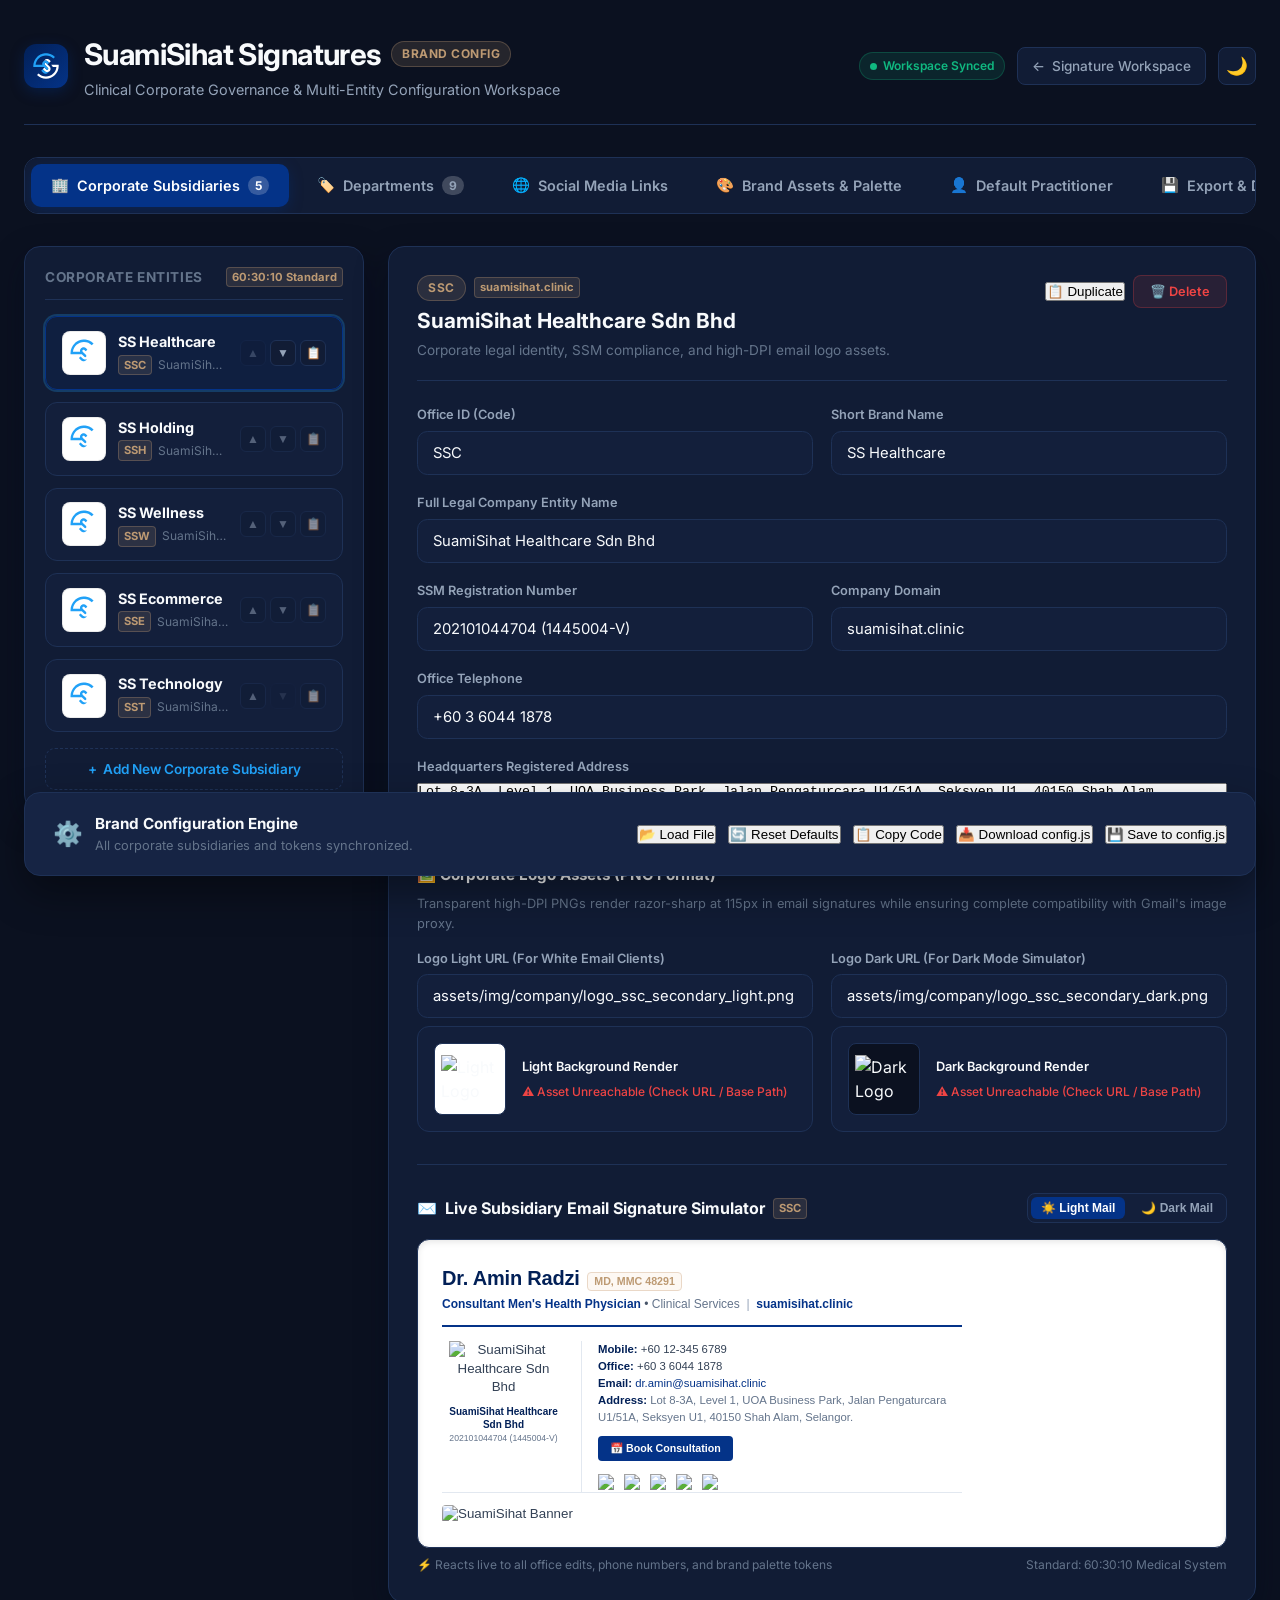
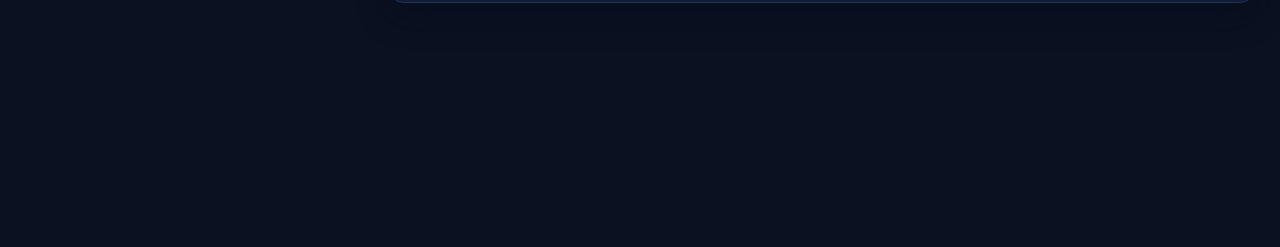
==== commit 09d9e115: "feat: upgrade config manager with dynamic 2-way reactivity, live signature simulator, reordering, an" ====
--- a/config.html
+++ b/config.html
@@ -580,6 +580,195 @@
             background: #EF4444;
             color: #FFFFFF;
         }
+
+        /* Subsidiary Rail Controls (Reorder & Duplicate) */
+        .subsidiary-card-actions {
+            display: flex;
+            align-items: center;
+            gap: 4px;
+            margin-left: auto;
+            opacity: 0.5;
+            transition: opacity 0.2s ease;
+        }
+
+        .subsidiary-card:hover .subsidiary-card-actions,
+        .subsidiary-card.active .subsidiary-card-actions {
+            opacity: 1;
+        }
+
+        .rail-btn-icon {
+            width: 26px;
+            height: 26px;
+            padding: 0;
+            display: inline-flex;
+            align-items: center;
+            justify-content: center;
+            border-radius: 6px;
+            border: 1px solid var(--border-color);
+            background: var(--bg-surface);
+            color: var(--text-secondary);
+            font-size: 0.75rem;
+            cursor: pointer;
+            transition: all 0.15s ease;
+        }
+
+        .rail-btn-icon:hover {
+            color: var(--text-primary);
+            border-color: var(--ss-azure);
+            background: var(--bg-surface-subtle);
+            transform: translateY(-1px);
+        }
+
+        .rail-btn-icon.delete:hover {
+            border-color: #EF4444;
+            color: #EF4444;
+            background: rgba(239, 68, 68, 0.1);
+        }
+
+        /* Live Mini Email Signature Preview Box */
+        .mini-preview-container {
+            margin-top: 2rem;
+            padding-top: 1.75rem;
+            border-top: 1px solid var(--border-color);
+        }
+
+        .mini-preview-header {
+            display: flex;
+            align-items: center;
+            justify-content: space-between;
+            margin-bottom: 1rem;
+            flex-wrap: wrap;
+            gap: 0.75rem;
+        }
+
+        .mini-preview-title {
+            display: flex;
+            align-items: center;
+            gap: 8px;
+            font-size: 1rem;
+            font-weight: 700;
+            color: var(--text-primary);
+        }
+
+        .mini-preview-toolbar {
+            display: flex;
+            align-items: center;
+            gap: 6px;
+            background: var(--bg-input);
+            padding: 3px;
+            border-radius: 8px;
+            border: 1px solid var(--border-color);
+        }
+
+        .sim-toggle-btn {
+            padding: 4px 10px;
+            border-radius: 6px;
+            border: none;
+            background: transparent;
+            color: var(--text-secondary);
+            font-size: 0.75rem;
+            font-weight: 600;
+            cursor: pointer;
+            display: inline-flex;
+            align-items: center;
+            gap: 5px;
+            transition: all 0.15s ease;
+        }
+
+        .sim-toggle-btn.active {
+            background: var(--ss-blue);
+            color: #FFFFFF;
+        }
+
+        [data-theme="light"] .sim-toggle-btn.active {
+            background: var(--ss-blue);
+            color: #FFFFFF;
+        }
+
+        .mini-signature-stage {
+            border-radius: 12px;
+            border: 1px solid var(--border-color);
+            padding: 1.5rem;
+            overflow-x: auto;
+            transition: background 0.25s ease, border-color 0.25s ease;
+            box-shadow: inset 0 2px 6px rgba(0,0,0,0.1);
+        }
+
+        .mini-signature-stage[data-sim="light"] {
+            background: #FFFFFF;
+            color: #334155;
+        }
+
+        .mini-signature-stage[data-sim="dark"] {
+            background: #0B1120;
+            color: #E2E8F0;
+            border-color: #1E293B;
+        }
+
+        /* Auto-Save Status Badge */
+        .save-status-pill {
+            display: inline-flex;
+            align-items: center;
+            gap: 6px;
+            font-size: 0.75rem;
+            font-weight: 600;
+            padding: 4px 10px;
+            border-radius: 999px;
+            background: rgba(16, 185, 129, 0.12);
+            color: var(--ss-success);
+            border: 1px solid rgba(16, 185, 129, 0.25);
+            transition: all 0.2s ease;
+        }
+
+        .save-status-pill.unsaved {
+            background: rgba(245, 158, 11, 0.12);
+            color: #F59E0B;
+            border-color: rgba(245, 158, 11, 0.25);
+        }
+
+        .status-dot {
+            width: 7px;
+            height: 7px;
+            border-radius: 50%;
+            background: currentColor;
+            display: inline-block;
+        }
+
+        /* Department tags */
+        .dept-tags-cloud {
+            display: flex;
+            flex-wrap: wrap;
+            gap: 8px;
+            margin-top: 1rem;
+        }
+
+        .dept-chip {
+            display: inline-flex;
+            align-items: center;
+            gap: 6px;
+            padding: 6px 12px;
+            background: var(--bg-input);
+            border: 1px solid var(--border-color);
+            border-radius: 8px;
+            font-size: 0.85rem;
+            color: var(--text-primary);
+            font-weight: 500;
+        }
+
+        .dept-remove-btn {
+            border: none;
+            background: transparent;
+            color: var(--text-muted);
+            font-size: 1rem;
+            line-height: 1;
+            cursor: pointer;
+            padding: 0 2px;
+            border-radius: 4px;
+        }
+
+        .dept-remove-btn:hover {
+            color: #EF4444;
+        }
     </style>
 </head>
 <body>
@@ -600,6 +789,10 @@
             </div>
 
             <div class="header-actions">
+                <div class="save-status-pill" id="headerSaveStatus" title="Changes auto-save locally to your browser workspace">
+                    <span class="status-dot"></span>
+                    <span id="saveStatusText">Workspace Synced</span>
+                </div>
                 <a href="index.html" class="header-link-btn" title="Back to Email Signature Generator">
                     <span>←</span> Signature Workspace
                 </a>
@@ -615,6 +808,10 @@
             <button class="config-tab-btn active" onclick="switchConfigTab('offices', this)">
                 <span>🏢</span> Corporate Subsidiaries
                 <span class="tab-badge" id="officeCountBadge">5</span>
+            </button>
+            <button class="config-tab-btn" onclick="switchConfigTab('departments', this)">
+                <span>🏷️</span> Departments
+                <span class="tab-badge" id="deptCountBadge">9</span>
             </button>
             <button class="config-tab-btn" onclick="switchConfigTab('social', this)">
                 <span>🌐</span> Social Media Links
@@ -754,7 +951,33 @@
             </div>
         </section>
 
-        <!-- SECTION 5: Export & Deployment Hub -->
+        <!-- SECTION 5: Departments & Practice Areas -->
+        <section id="tab-departments" class="config-tab-panel" style="display: none;">
+            <div class="card-section">
+                <div class="section-header">
+                    <h2 class="section-title">
+                        <span class="step-badge">🏷️</span>
+                        Clinical Practice Areas & Corporate Departments
+                    </h2>
+                </div>
+                <p style="font-size: 0.9rem; color: var(--text-muted); margin-bottom: 1.5rem;">
+                    Pre-configured departments available in the signature generator dropdown for staff, physicians, and management.
+                </p>
+
+                <div style="display: flex; gap: 10px; max-width: 540px; margin-bottom: 1.5rem;">
+                    <input type="text" id="newDeptInput" class="form-input" placeholder="e.g. Telehealth & Digital Care" onkeydown="if(event.key==='Enter'){ addNewDepartment(); event.preventDefault(); }">
+                    <button class="action-btn action-btn-primary" onclick="addNewDepartment()" type="button" style="white-space: nowrap;">
+                        + Add Department
+                    </button>
+                </div>
+
+                <div class="dept-tags-cloud" id="departmentTagsContainer">
+                    <!-- Populated dynamically -->
+                </div>
+            </div>
+        </section>
+
+        <!-- SECTION 6: Export & Deployment Hub -->
         <section id="tab-export" class="config-tab-panel" style="display: none;">
             <div class="card-section">
                 <div class="section-header">
@@ -799,14 +1022,20 @@
             </div>
 
             <div class="hub-buttons">
-                <button class="action-btn action-btn-secondary" onclick="loadConfigFilePicker()">
+                <button class="action-btn action-btn-secondary" onclick="loadConfigFilePicker()" title="Load existing config.js from disk">
                     <span>📂</span> Load File
                 </button>
-                <button class="action-btn action-btn-secondary" onclick="copyConfigCode()">
+                <button class="action-btn action-btn-secondary" onclick="resetWorkspaceToDefaults()" title="Reset workspace back to original config.js defaults">
+                    <span>🔄</span> Reset Defaults
+                </button>
+                <button class="action-btn action-btn-secondary" onclick="copyConfigCode()" title="Copy JavaScript configuration code to clipboard">
                     <span>📋</span> Copy Code
                 </button>
-                <button class="action-btn action-btn-primary" onclick="downloadConfigJs()">
-                    <span>💾</span> Save & Download config.js
+                <button class="action-btn action-btn-secondary" onclick="downloadConfigJs()" title="Download config.js to your downloads folder">
+                    <span>📥</span> Download config.js
+                </button>
+                <button class="action-btn action-btn-primary" onclick="saveToFileSystemDirect()" title="Direct 1-click overwrite of config.js via Native File System API">
+                    <span>💾</span> Save to config.js
                 </button>
             </div>
         </footer>
@@ -825,9 +1054,27 @@
     <script src="assets/js/config.js"></script>
 
     <script>
-        // Deep clone state
-        let configState = JSON.parse(JSON.stringify(CONFIG));
+        // Check for workspace persistence on initial load
+        let configState;
+        const savedWorkspace = localStorage.getItem('ss_signature_config');
+        if (savedWorkspace) {
+            try {
+                const parsed = JSON.parse(savedWorkspace);
+                if (parsed && parsed.offices && parsed.offices.length > 0) {
+                    configState = parsed;
+                    console.log('SuamiSihat: Resumed active workspace from browser storage');
+                }
+            } catch (e) {
+                console.warn('Unable to load saved workspace, using config.js defaults:', e);
+            }
+        }
+        if (!configState) {
+            configState = JSON.parse(JSON.stringify(CONFIG));
+        }
+
         let selectedOfficeIndex = 0;
+        let miniSimulatorMode = 'light';
+        let autoSaveTimer = null;
 
         // Authoritative Brand Colors definition for Palette Swatches
         const BRAND_PALETTE_GUIDE = [
@@ -841,10 +1088,22 @@
             { key: 'muted', name: 'Slate Muted', role: 'Metadata Secondary', hex: '#64748B' }
         ];
 
+        // Resolve absolute URL for email assets
+        function resolveAssetUrl(assetPath) {
+            if (!assetPath) return '';
+            if (assetPath.startsWith('http://') || assetPath.startsWith('https://') || assetPath.startsWith('data:')) {
+                return assetPath;
+            }
+            const baseUrl = (configState.branding && configState.branding.baseUrl) ? configState.branding.baseUrl : 'https://sign.suamisihat.myds.me/';
+            const cleanBase = baseUrl.endsWith('/') ? baseUrl : baseUrl + '/';
+            const cleanPath = assetPath.startsWith('/') ? assetPath.slice(1) : assetPath;
+            return cleanBase + cleanPath;
+        }
+
         // Switch Top Tabs
         function switchConfigTab(tabKey, tabBtn) {
             document.querySelectorAll('.config-tab-btn').forEach(b => b.classList.remove('active'));
-            tabBtn.classList.add('active');
+            if (tabBtn) tabBtn.classList.add('active');
 
             document.querySelectorAll('.config-tab-panel').forEach(p => p.style.display = 'none');
             const target = document.getElementById('tab-' + tabKey);
@@ -854,6 +1113,8 @@
 
             if (tabKey === 'export') {
                 refreshExportOutput();
+            } else if (tabKey === 'departments') {
+                renderDepartmentTags();
             }
         }
 
@@ -861,35 +1122,49 @@
         function initializeWorkspace() {
             renderSubsidiaryRail();
             renderActiveEntityDetails();
+            renderDepartmentTags();
             renderSocialMediaCards();
             renderBrandPaletteSwatches();
             renderDefaultsForm();
             updateBannerPreview();
             initializeTheme();
-        }
+            renderLiveMiniPreview();
+        }
+
+        // ==========================================
+        // SECTION 1: Corporate Subsidiaries Rail & Editor
+        // ==========================================
 
         // Render Subsidiary Rail (Left Side Master List)
         function renderSubsidiaryRail() {
             const list = document.getElementById('subsidiaryRailList');
             const badge = document.getElementById('officeCountBadge');
-            badge.textContent = configState.offices.length;
+            if (badge) badge.textContent = configState.offices.length;
 
             list.innerHTML = configState.offices.map((office, idx) => {
                 const isActive = idx === selectedOfficeIndex;
-                const logoSrc = office.logoLightUrl || office.logoUrl;
+                const logoSrc = resolveAssetUrl(office.logoLightUrl || office.logoUrl);
+                const isFirst = idx === 0;
+                const isLast = idx === configState.offices.length - 1;
+
                 return `
-                <button class="subsidiary-card ${isActive ? 'active' : ''}" onclick="selectOffice(${idx})" type="button">
+                <div class="subsidiary-card ${isActive ? 'active' : ''}" onclick="selectOffice(${idx})" role="button" tabindex="0">
                     <div class="subsidiary-thumb">
                         <img src="${logoSrc}" alt="${office.shortName}" onerror="this.src='assets/img/ss_icon_dark.svg'">
                     </div>
                     <div class="subsidiary-info">
-                        <div class="subsidiary-name">${office.shortName || office.name}</div>
+                        <div class="subsidiary-name" id="railName_${idx}">${office.shortName || office.name}</div>
                         <div class="subsidiary-meta">
-                            <span class="subsidiary-pill">${office.id}</span>
-                            <span style="font-size:0.75rem; color:var(--text-muted); overflow:hidden; text-overflow:ellipsis; white-space:nowrap;">${office.name}</span>
+                            <span class="subsidiary-pill" id="railBadge_${idx}">${office.id}</span>
+                            <span style="font-size:0.75rem; color:var(--text-muted); overflow:hidden; text-overflow:ellipsis; white-space:nowrap;" id="railSub_${idx}">${office.name}</span>
                         </div>
                     </div>
-                </button>`;
+                    <div class="subsidiary-card-actions" onclick="event.stopPropagation()">
+                        <button class="rail-btn-icon" onclick="moveOfficeUp(${idx}, event)" title="Move Up" ${isFirst ? 'disabled style="opacity:0.3; cursor:not-allowed;"' : ''} type="button">▲</button>
+                        <button class="rail-btn-icon" onclick="moveOfficeDown(${idx}, event)" title="Move Down" ${isLast ? 'disabled style="opacity:0.3; cursor:not-allowed;"' : ''} type="button">▼</button>
+                        <button class="rail-btn-icon" onclick="duplicateOffice(${idx}, event)" title="Duplicate Subsidiary" type="button">📋</button>
+                    </div>
+                </div>`;
             }).join('');
         }
 
@@ -899,6 +1174,52 @@
             selectedOfficeIndex = index;
             renderSubsidiaryRail();
             renderActiveEntityDetails();
+            renderLiveMiniPreview();
+        }
+
+        // Reorder Subsidiaries
+        function moveOfficeUp(index, event) {
+            if (event) event.stopPropagation();
+            if (index <= 0) return;
+            const item = configState.offices.splice(index, 1)[0];
+            configState.offices.splice(index - 1, 0, item);
+            selectedOfficeIndex = index - 1;
+            renderSubsidiaryRail();
+            renderActiveEntityDetails();
+            renderLiveMiniPreview();
+            markWorkspaceDirty();
+            showToast(`✓ Moved "${item.shortName}" up.`, 'success');
+        }
+
+        function moveOfficeDown(index, event) {
+            if (event) event.stopPropagation();
+            if (index >= configState.offices.length - 1) return;
+            const item = configState.offices.splice(index, 1)[0];
+            configState.offices.splice(index + 1, 0, item);
+            selectedOfficeIndex = index + 1;
+            renderSubsidiaryRail();
+            renderActiveEntityDetails();
+            renderLiveMiniPreview();
+            markWorkspaceDirty();
+            showToast(`✓ Moved "${item.shortName}" down.`, 'success');
+        }
+
+        // Duplicate Subsidiary
+        function duplicateOffice(index, event) {
+            if (event) event.stopPropagation();
+            const source = configState.offices[index];
+            if (!source) return;
+            const clone = JSON.parse(JSON.stringify(source));
+            clone.id = (clone.id + '_COPY').slice(0, 10);
+            clone.shortName = clone.shortName + ' (Copy)';
+            clone.name = clone.name + ' (Copy)';
+            configState.offices.splice(index + 1, 0, clone);
+            selectedOfficeIndex = index + 1;
+            renderSubsidiaryRail();
+            renderActiveEntityDetails();
+            renderLiveMiniPreview();
+            markWorkspaceDirty();
+            showToast(`✓ Duplicated subsidiary as "${clone.shortName}".`, 'success');
         }
 
         // Render Active Entity Editor Details (Right Side)
@@ -911,53 +1232,58 @@
                 <div class="detail-pane-header">
                     <div class="detail-title-group">
                         <div style="display: flex; align-items: center; gap: 8px; margin-bottom: 4px;">
-                            <span class="config-header-badge">${office.id}</span>
-                            <span class="subsidiary-pill">${office.companyDomain || 'suamisihat.clinic'}</span>
+                            <span class="config-header-badge" id="detailOfficeIdBadge">${office.id}</span>
+                            <span class="subsidiary-pill" id="detailOfficeDomain">${office.companyDomain || 'suamisihat.clinic'}</span>
                         </div>
-                        <h3>${office.name}</h3>
+                        <h3 id="detailOfficeTitle">${office.name}</h3>
                         <p>Corporate legal identity, SSM compliance, and high-DPI email logo assets.</p>
                     </div>
 
-                    ${configState.offices.length > 1 ? `
-                    <button class="btn-subtle-danger" onclick="deleteActiveOffice(${selectedOfficeIndex})" type="button">
-                        🗑️ Delete Entity
-                    </button>` : ''}
+                    <div style="display: flex; align-items: center; gap: 8px;">
+                        <button class="action-btn action-btn-secondary" onclick="duplicateOffice(${selectedOfficeIndex}, event)" type="button" title="Clone this subsidiary">
+                            📋 Duplicate
+                        </button>
+                        ${configState.offices.length > 1 ? `
+                        <button class="btn-subtle-danger" onclick="deleteActiveOffice(${selectedOfficeIndex})" type="button">
+                            🗑️ Delete
+                        </button>` : ''}
+                    </div>
                 </div>
 
                 <div class="form-grid">
                     <div class="form-group">
                         <label class="form-label" for="entId">Office ID (Code)</label>
-                        <input type="text" id="entId" class="form-input" value="${office.id}" onchange="updateActiveOfficeField('id', this.value); renderSubsidiaryRail();">
+                        <input type="text" id="entId" class="form-input" value="${office.id}" oninput="updateActiveOfficeField('id', this.value)">
                     </div>
 
                     <div class="form-group">
                         <label class="form-label" for="entShortName">Short Brand Name</label>
-                        <input type="text" id="entShortName" class="form-input" value="${office.shortName || ''}" onchange="updateActiveOfficeField('shortName', this.value); renderSubsidiaryRail();">
+                        <input type="text" id="entShortName" class="form-input" value="${office.shortName || ''}" oninput="updateActiveOfficeField('shortName', this.value)">
                     </div>
 
                     <div class="form-group full-width">
                         <label class="form-label" for="entName">Full Legal Company Entity Name</label>
-                        <input type="text" id="entName" class="form-input" value="${office.name}" onchange="updateActiveOfficeField('name', this.value); renderSubsidiaryRail();">
+                        <input type="text" id="entName" class="form-input" value="${office.name}" oninput="updateActiveOfficeField('name', this.value)">
                     </div>
 
                     <div class="form-group">
                         <label class="form-label" for="entSsm">SSM Registration Number</label>
-                        <input type="text" id="entSsm" class="form-input" value="${office.ssm || ''}" onchange="updateActiveOfficeField('ssm', this.value)" placeholder="e.g. 202101044704 (1445004-V)">
+                        <input type="text" id="entSsm" class="form-input" value="${office.ssm || ''}" oninput="updateActiveOfficeField('ssm', this.value)" placeholder="e.g. 202101044704 (1445004-V)">
                     </div>
 
                     <div class="form-group">
                         <label class="form-label" for="entDomain">Company Domain</label>
-                        <input type="text" id="entDomain" class="form-input" value="${office.companyDomain || ''}" onchange="updateActiveOfficeField('companyDomain', this.value)">
+                        <input type="text" id="entDomain" class="form-input" value="${office.companyDomain || ''}" oninput="updateActiveOfficeField('companyDomain', this.value)">
                     </div>
 
                     <div class="form-group full-width">
                         <label class="form-label" for="entPhone">Office Telephone</label>
-                        <input type="tel" id="entPhone" class="form-input" value="${office.phone || ''}" onchange="updateActiveOfficeField('phone', this.value)">
+                        <input type="tel" id="entPhone" class="form-input" value="${office.phone || ''}" oninput="updateActiveOfficeField('phone', this.value)">
                     </div>
 
                     <div class="form-group full-width">
                         <label class="form-label" for="entAddress">Headquarters Registered Address</label>
-                        <textarea id="entAddress" class="form-textarea" onchange="updateActiveOfficeField('address', this.value)">${office.address || ''}</textarea>
+                        <textarea id="entAddress" class="form-textarea" oninput="updateActiveOfficeField('address', this.value)">${office.address || ''}</textarea>
                     </div>
                 </div>
 
@@ -973,65 +1299,224 @@
                     <div class="form-grid">
                         <div class="form-group">
                             <label class="form-label" for="entLogoLight">Logo Light URL (For White Email Clients)</label>
-                            <input type="text" id="entLogoLight" class="form-input" value="${office.logoLightUrl || ''}" onchange="updateActiveOfficeField('logoLightUrl', this.value); refreshLogoPreview('light');">
+                            <input type="text" id="entLogoLight" class="form-input" value="${office.logoLightUrl || ''}" oninput="updateActiveOfficeField('logoLightUrl', this.value); refreshLogoPreview('light');">
                             <div class="asset-preview-tile">
                                 <div class="preview-box light-mode-bg">
-                                    <img id="previewImgLight" src="${office.logoLightUrl}" alt="Light Logo" onload="setLogoStatus('light', true)" onerror="setLogoStatus('light', false)">
+                                    <img id="previewImgLight" src="${resolveAssetUrl(office.logoLightUrl)}" alt="Light Logo" onload="checkAssetResolution(this, 'light')" onerror="handleAssetError('light')">
                                 </div>
                                 <div class="preview-meta">
                                     <div class="preview-label">Light Background Render</div>
-                                    <div class="preview-status" id="statusLight">✅ Valid PNG Loaded</div>
+                                    <div class="preview-status" id="statusLight">Checking asset...</div>
                                 </div>
                             </div>
                         </div>
 
                         <div class="form-group">
                             <label class="form-label" for="entLogoDark">Logo Dark URL (For Dark Mode Simulator)</label>
-                            <input type="text" id="entLogoDark" class="form-input" value="${office.logoUrl || ''}" onchange="updateActiveOfficeField('logoUrl', this.value); refreshLogoPreview('dark');">
+                            <input type="text" id="entLogoDark" class="form-input" value="${office.logoUrl || ''}" oninput="updateActiveOfficeField('logoUrl', this.value); refreshLogoPreview('dark');">
                             <div class="asset-preview-tile">
                                 <div class="preview-box dark-mode-bg">
-                                    <img id="previewImgDark" src="${office.logoUrl}" alt="Dark Logo" onload="setLogoStatus('dark', true)" onerror="setLogoStatus('dark', false)">
+                                    <img id="previewImgDark" src="${resolveAssetUrl(office.logoUrl)}" alt="Dark Logo" onload="checkAssetResolution(this, 'dark')" onerror="handleAssetError('dark')">
                                 </div>
                                 <div class="preview-meta">
                                     <div class="preview-label">Dark Background Render</div>
-                                    <div class="preview-status" id="statusDark">✅ Valid PNG Loaded</div>
+                                    <div class="preview-status" id="statusDark">Checking asset...</div>
                                 </div>
                             </div>
                         </div>
                     </div>
                 </div>
+
+                <!-- EMBEDDED LIVE MINI EMAIL SIGNATURE PREVIEW -->
+                <div class="mini-preview-container">
+                    <div class="mini-preview-header">
+                        <div class="mini-preview-title">
+                            <span>✉️</span>
+                            <span>Live Subsidiary Email Signature Simulator</span>
+                            <span class="subsidiary-pill" id="previewEntityIdBadge">${office.id}</span>
+                        </div>
+                        <div class="mini-preview-toolbar">
+                            <button type="button" class="sim-toggle-btn ${miniSimulatorMode === 'light' ? 'active' : ''}" id="miniSimLight" onclick="setMiniSimMode('light')">
+                                ☀️ Light Mail
+                            </button>
+                            <button type="button" class="sim-toggle-btn ${miniSimulatorMode === 'dark' ? 'active' : ''}" id="miniSimDark" onclick="setMiniSimMode('dark')">
+                                🌙 Dark Mail
+                            </button>
+                        </div>
+                    </div>
+                    <div class="mini-signature-stage" id="miniSignatureStage" data-sim="${miniSimulatorMode}">
+                        <!-- Live table rendered dynamically -->
+                    </div>
+                    <div style="display: flex; justify-content: space-between; align-items: center; margin-top: 8px; font-size: 0.75rem; color: var(--text-muted); flex-wrap: wrap; gap: 8px;">
+                        <span>⚡ Reacts live to all office edits, phone numbers, and brand palette tokens</span>
+                        <span>Standard: 60:30:10 Medical System</span>
+                    </div>
+                </div>
             `;
-        }
-
+            renderLiveMiniPreview();
+        }
+
+        // Real-time two-way reactive field update
         function updateActiveOfficeField(field, value) {
-            if (configState.offices[selectedOfficeIndex]) {
-                configState.offices[selectedOfficeIndex][field] = value;
-                showHubStatus(`Updated ${field} for ${configState.offices[selectedOfficeIndex].shortName}`);
+            const office = configState.offices[selectedOfficeIndex];
+            if (!office) return;
+            office[field] = value;
+
+            // Direct DOM element sync to prevent input blur / cursor jump
+            if (field === 'shortName') {
+                const railName = document.getElementById(`railName_${selectedOfficeIndex}`);
+                if (railName) railName.textContent = value || office.name;
+            } else if (field === 'name') {
+                const railSub = document.getElementById(`railSub_${selectedOfficeIndex}`);
+                if (railSub) railSub.textContent = value;
+                const detailTitle = document.getElementById('detailOfficeTitle');
+                if (detailTitle) detailTitle.textContent = value;
+            } else if (field === 'id') {
+                const railBadge = document.getElementById(`railBadge_${selectedOfficeIndex}`);
+                if (railBadge) railBadge.textContent = value;
+                const previewBadge = document.getElementById('previewEntityIdBadge');
+                if (previewBadge) previewBadge.textContent = value;
+                const headerBadge = document.getElementById('detailOfficeIdBadge');
+                if (headerBadge) headerBadge.textContent = value;
+            } else if (field === 'companyDomain') {
+                const domainBadge = document.getElementById('detailOfficeDomain');
+                if (domainBadge) domainBadge.textContent = value || 'suamisihat.clinic';
             }
+
+            renderLiveMiniPreview();
+            markWorkspaceDirty();
+            showHubStatus(`Updated ${field} for ${office.shortName || office.name}`);
         }
 
         function refreshLogoPreview(type) {
             const office = configState.offices[selectedOfficeIndex];
             if (type === 'light') {
                 const img = document.getElementById('previewImgLight');
-                if (img) img.src = office.logoLightUrl;
+                if (img) img.src = resolveAssetUrl(office.logoLightUrl);
             } else {
                 const img = document.getElementById('previewImgDark');
-                if (img) img.src = office.logoUrl;
+                if (img) img.src = resolveAssetUrl(office.logoUrl);
             }
-            renderSubsidiaryRail();
-        }
-
-        function setLogoStatus(type, isValid) {
+            renderLiveMiniPreview();
+        }
+
+        function checkAssetResolution(imgEl, type) {
+            const statusEl = document.getElementById(type === 'light' ? 'statusLight' : 'statusDark');
+            if (!statusEl || !imgEl) return;
+            statusEl.className = 'preview-status';
+            statusEl.innerHTML = `✅ ${imgEl.naturalWidth}×${imgEl.naturalHeight}px • Verified PNG Loaded`;
+        }
+
+        function handleAssetError(type) {
             const statusEl = document.getElementById(type === 'light' ? 'statusLight' : 'statusDark');
             if (!statusEl) return;
-            if (isValid) {
-                statusEl.className = 'preview-status';
-                statusEl.innerHTML = '✅ Valid PNG Loaded';
-            } else {
-                statusEl.className = 'preview-status error';
-                statusEl.innerHTML = '⚠️ Image Unreachable';
-            }
+            statusEl.className = 'preview-status error';
+            statusEl.innerHTML = `⚠️ Asset Unreachable (Check URL / Base Path)`;
+        }
+
+        // Mini Preview Simulator controls
+        function setMiniSimMode(mode) {
+            miniSimulatorMode = mode;
+            const stage = document.getElementById('miniSignatureStage');
+            if (stage) stage.setAttribute('data-sim', mode);
+            const lightBtn = document.getElementById('miniSimLight');
+            const darkBtn = document.getElementById('miniSimDark');
+            if (lightBtn) lightBtn.classList.toggle('active', mode === 'light');
+            if (darkBtn) darkBtn.classList.toggle('active', mode === 'dark');
+            renderLiveMiniPreview();
+        }
+
+        // Render Live Mini Email Signature
+        function renderLiveMiniPreview() {
+            const stage = document.getElementById('miniSignatureStage');
+            if (!stage) return;
+            const office = configState.offices[selectedOfficeIndex];
+            if (!office) return;
+
+            const isDark = miniSimulatorMode === 'dark';
+            const rawLogo = isDark ? (office.logoUrl || office.logoLightUrl) : (office.logoLightUrl || office.logoUrl);
+            const logoSrc = resolveAssetUrl(rawLogo);
+            const bannerSrc = resolveAssetUrl(configState.branding.bannerUrl);
+
+            const def = configState.defaults || {};
+            const practitionerName = `${def.firstName || 'Dr. Amin'} ${def.lastName || 'Radzi'}`;
+            const credentials = def.credentials || 'MD, MMC 48291';
+            const position = def.position || 'Consultant Men\'s Health Physician';
+            const department = def.department || 'Clinical Services';
+            const workEmail = def.email || 'dr.amin@suamisihat.clinic';
+            const workPhone = def.phone || '+60 12-345 6789';
+            const primaryColor = (configState.branding && configState.branding.primaryColor) ? configState.branding.primaryColor : '#043388';
+            const prussianBlue = (configState.branding && configState.branding.prussianBlue) ? configState.branding.prussianBlue : '#022057';
+            const lionGold = (configState.branding && configState.branding.lion) ? configState.branding.lion : '#BD9A73';
+
+            let socialHtml = '';
+            Object.keys(configState.socialMedia || {}).forEach(k => {
+                const s = configState.socialMedia[k];
+                const iconSrc = resolveAssetUrl(s.iconPng || `assets/img/social/${k}.png`);
+                socialHtml += `<a href="${s.url}" target="_blank" rel="noopener" style="display:inline-block; margin-right:8px; text-decoration:none;"><img src="${iconSrc}" alt="${s.name}" width="18" height="18" style="width:18px;height:18px;border:0;display:inline-block;vertical-align:middle;"></a>`;
+            });
+
+            stage.innerHTML = `
+            <table style="width: 100%; max-width: 520px; font-size: 10pt; font-family: Arial, Helvetica, sans-serif; color: ${isDark ? '#CBD5E1' : '#334155'}; line-height: 1.4;" cellspacing="0" cellpadding="0" border="0">
+              <tbody>
+                <tr>
+                  <td colspan="2" style="padding-bottom: 12px; border-bottom: 2px solid ${primaryColor};">
+                    <table cellspacing="0" cellpadding="0" border="0" style="width: 100%;">
+                      <tr>
+                        <td style="vertical-align: middle;">
+                          <span style="font-size: 15pt; font-weight: bold; font-family: Arial, sans-serif; color: ${isDark ? '#F8FAFC' : prussianBlue}; letter-spacing: -0.2px;">${practitionerName}</span>
+                          <span style="display:inline-block; font-size: 8pt; font-family: Arial, sans-serif; font-weight: bold; color: ${lionGold}; background: ${isDark ? 'rgba(189,154,115,0.18)' : '#FDF8F3'}; border: 1px solid ${isDark ? 'rgba(189,154,115,0.4)' : '#EAD8C7'}; padding: 1px 6px; border-radius: 4px; vertical-align: middle; margin-left: 4px;">${credentials}</span>
+                        </td>
+                      </tr>
+                      <tr>
+                        <td style="padding-top: 4px; font-size: 9pt; font-family: Arial, sans-serif; color: ${isDark ? '#94A3B8' : '#475569'};">
+                          <strong style="color: ${primaryColor};">${position}</strong> • <span style="color: #64748B;">${department}</span>
+                          <span style="color: #94A3B8;">&nbsp;|&nbsp;</span>
+                          <a href="https://${office.companyDomain || 'suamisihat.clinic'}" target="_blank" rel="noopener" style="text-decoration: none; color: ${primaryColor}; font-weight: 600;">${office.companyDomain || 'suamisihat.clinic'}</a>
+                        </td>
+                      </tr>
+                    </table>
+                  </td>
+                </tr>
+                <tr><td colspan="2" style="height: 14px; font-size: 1px; line-height: 1px;">&nbsp;</td></tr>
+                <tr>
+                  <td style="width: 140px; max-width: 140px; vertical-align: top; padding-right: 16px; border-right: 1px solid ${isDark ? '#334155' : '#E2E8F0'}; text-align: center;" width="140" valign="top" align="center">
+                    <img src="${logoSrc}" alt="${office.name}" style="width: 110px; max-width: 110px; height: auto; border: 0; display: block; margin: 0 auto;">
+                    <div style="margin-top: 8px; line-height: 1.3; text-align: center;">
+                      <strong style="font-size: 7.5pt; font-family: Arial, sans-serif; color: ${isDark ? '#F1F5F9' : prussianBlue}; display: block;">${office.name}</strong>
+                      <span style="font-size: 6.5pt; font-family: Arial, sans-serif; color: #64748B; display: block; margin-top: 2px;">${office.ssm || ''}</span>
+                    </div>
+                  </td>
+                  <td style="padding-left: 16px; vertical-align: top;" valign="top">
+                    <table cellspacing="0" cellpadding="0" border="0" style="width: 100%;">
+                      <tbody>
+                        <tr>
+                          <td style="font-size: 8.5pt; font-family: Arial, sans-serif; color: ${isDark ? '#CBD5E1' : '#334155'}; line-height: 17px;">
+                            <strong style="color: ${isDark ? '#93C5FD' : prussianBlue};">Mobile:</strong> ${workPhone}<br>
+                            <strong style="color: ${isDark ? '#93C5FD' : prussianBlue};">Office:</strong> ${office.phone || ''}<br>
+                            <strong style="color: ${isDark ? '#93C5FD' : prussianBlue};">Email:</strong> <span style="color: ${primaryColor}; font-weight: 500;">${workEmail}</span><br>
+                            <strong style="color: ${isDark ? '#93C5FD' : prussianBlue};">Address:</strong> <span style="color: #64748B;">${office.address || ''}</span>
+                          </td>
+                        </tr>
+                        <tr>
+                          <td style="padding-top: 10px; padding-bottom: 4px;">
+                            <a href="${def.bookingUrl || 'https://suamisihat.clinic'}" target="_blank" rel="noopener" style="display: inline-block; background-color: ${primaryColor}; color: #FFFFFF; font-family: Arial, sans-serif; font-size: 8pt; font-weight: bold; text-decoration: none; padding: 5px 12px; border-radius: 4px;">
+                              📅 ${def.bookingText || 'Book Consultation'}
+                            </a>
+                          </td>
+                        </tr>
+                        <tr><td style="padding-top: 8px;">${socialHtml}</td></tr>
+                      </tbody>
+                    </table>
+                  </td>
+                </tr>
+                <tr>
+                  <td colspan="2" style="padding-top: 12px; border-top: 1px solid ${isDark ? '#334155' : '#E2E8F0'}; margin-top: 12px;">
+                    <img src="${bannerSrc}" alt="SuamiSihat Banner" style="width: 100%; max-width: 500px; height: auto; border-radius: 4px; display: block;">
+                  </td>
+                </tr>
+              </tbody>
+            </table>`;
         }
 
         function addNewSubsidiary() {
@@ -1050,6 +1535,8 @@
             selectedOfficeIndex = configState.offices.length - 1;
             renderSubsidiaryRail();
             renderActiveEntityDetails();
+            renderLiveMiniPreview();
+            markWorkspaceDirty();
             showToast('✓ Added new corporate subsidiary.', 'success');
         }
 
@@ -1060,16 +1547,62 @@
                 selectedOfficeIndex = Math.max(0, index - 1);
                 renderSubsidiaryRail();
                 renderActiveEntityDetails();
+                renderLiveMiniPreview();
+                markWorkspaceDirty();
                 showToast(`Deleted ${office.shortName}.`, 'warning');
             }
         }
 
-        // SECTION 2: Render Social Media
+        // ==========================================
+        // SECTION 2: Departments & Practice Areas
+        // ==========================================
+        function renderDepartmentTags() {
+            const container = document.getElementById('departmentTagsContainer');
+            const badge = document.getElementById('deptCountBadge');
+            if (badge) badge.textContent = configState.departments.length;
+            if (!container) return;
+
+            container.innerHTML = configState.departments.map((dept, idx) => `
+                <div class="dept-chip">
+                    <span>${dept}</span>
+                    <button class="dept-remove-btn" onclick="removeDepartment(${idx})" title="Remove department" type="button">×</button>
+                </div>
+            `).join('');
+        }
+
+        function addNewDepartment() {
+            const input = document.getElementById('newDeptInput');
+            if (!input) return;
+            const val = input.value.trim();
+            if (!val) return;
+            if (configState.departments.includes(val)) {
+                showToast('Department already exists.', 'warning');
+                return;
+            }
+            configState.departments.push(val);
+            input.value = '';
+            renderDepartmentTags();
+            markWorkspaceDirty();
+            showToast(`✓ Added department "${val}".`, 'success');
+        }
+
+        function removeDepartment(idx) {
+            const name = configState.departments[idx];
+            configState.departments.splice(idx, 1);
+            renderDepartmentTags();
+            markWorkspaceDirty();
+            showToast(`Removed "${name}".`, 'warning');
+        }
+
+        // ==========================================
+        // SECTION 3: Social Media
+        // ==========================================
         function renderSocialMediaCards() {
             const container = document.getElementById('socialMediaCardsContainer');
+            if (!container) return;
             container.innerHTML = Object.keys(configState.socialMedia).map(key => {
                 const s = configState.socialMedia[key];
-                const iconSrc = s.iconPng || `assets/img/social/${key}.png`;
+                const iconSrc = resolveAssetUrl(s.iconPng || `assets/img/social/${key}.png`);
                 return `
                 <div class="social-card">
                     <div class="social-card-header">
@@ -1085,7 +1618,7 @@
                     </div>
                     <div class="form-group">
                         <label class="form-label" for="social_${key}">Destination URL</label>
-                        <input type="url" id="social_${key}" class="form-input" value="${s.url}" onchange="updateSocialUrl('${key}', this.value)">
+                        <input type="url" id="social_${key}" class="form-input" value="${s.url}" oninput="updateSocialUrl('${key}', this.value)">
                     </div>
                 </div>`;
             }).join('');
@@ -1094,18 +1627,22 @@
         function updateSocialUrl(key, val) {
             if (configState.socialMedia[key]) {
                 configState.socialMedia[key].url = val;
+                markWorkspaceDirty();
                 showHubStatus(`Updated ${configState.socialMedia[key].name} URL`);
             }
         }
 
-        // SECTION 3: Branding & Palette
+        // ==========================================
+        // SECTION 4: Branding & Palette
+        // ==========================================
         function renderBrandPaletteSwatches() {
             const grid = document.getElementById('brandPaletteGrid');
+            if (!grid) return;
             grid.innerHTML = BRAND_PALETTE_GUIDE.map(item => {
                 const currentHex = configState.branding[item.key] || item.hex;
                 return `
-                <div class="swatch-card">
-                    <input type="color" value="${currentHex}" onchange="updateBrandingColor('${item.key}', this.value, this)" style="opacity: 0; position: absolute; inset: 0; width: 100%; height: 100%; cursor: pointer;">
+                <div class="swatch-card" style="position: relative;">
+                    <input type="color" value="${currentHex}" oninput="updateBrandingColor('${item.key}', this.value)" style="opacity: 0; position: absolute; inset: 0; width: 100%; height: 100%; cursor: pointer;">
                     <div class="swatch-chip" style="background-color: ${currentHex};" id="chip_${item.key}"></div>
                     <div class="swatch-details">
                         <div class="swatch-role">${item.role}</div>
@@ -1115,22 +1652,29 @@
                 </div>`;
             }).join('');
 
-            document.getElementById('cfgBaseUrl').value = configState.branding.baseUrl || 'https://sign.suamisihat.myds.me/';
-            document.getElementById('cfgBannerUrl').value = configState.branding.bannerUrl || 'assets/img/ss-banner.gif';
-            document.getElementById('cfgBannerLink').value = configState.branding.bannerLink || 'https://suamisihat.clinic';
-        }
-
-        function updateBrandingColor(key, hex, inputEl) {
+            const bUrl = document.getElementById('cfgBaseUrl');
+            const banUrl = document.getElementById('cfgBannerUrl');
+            const banLink = document.getElementById('cfgBannerLink');
+            if (bUrl) bUrl.value = configState.branding.baseUrl || 'https://sign.suamisihat.myds.me/';
+            if (banUrl) banUrl.value = configState.branding.bannerUrl || 'assets/img/ss-banner.gif';
+            if (banLink) banLink.value = configState.branding.bannerLink || 'https://suamisihat.clinic';
+        }
+
+        function updateBrandingColor(key, hex) {
             configState.branding[key] = hex;
             const chip = document.getElementById('chip_' + key);
             const text = document.getElementById('hex_' + key);
             if (chip) chip.style.backgroundColor = hex;
             if (text) text.textContent = hex;
+            renderLiveMiniPreview();
+            markWorkspaceDirty();
             showHubStatus(`Updated brand token ${key} to ${hex}`);
         }
 
         function updateBrandingField(field, val) {
             configState.branding[field] = val;
+            renderLiveMiniPreview();
+            markWorkspaceDirty();
             showHubStatus(`Updated branding.${field}`);
         }
 
@@ -1139,9 +1683,9 @@
             const statusText = document.getElementById('bannerStatusText');
             if (!bannerImg) return;
 
-            bannerImg.src = configState.branding.bannerUrl;
+            bannerImg.src = resolveAssetUrl(configState.branding.bannerUrl);
             bannerImg.onload = () => {
-                if (statusText) statusText.innerHTML = '✅ Active asset loaded';
+                if (statusText) statusText.innerHTML = `✅ ${bannerImg.naturalWidth}×${bannerImg.naturalHeight}px • Banner Verified`;
             };
             bannerImg.onerror = () => {
                 if (statusText) statusText.innerHTML = '⚠️ Banner file unreachable';
@@ -1156,50 +1700,129 @@
                 .catch(() => showToast('⚠️ Unable to ping server directly (CORS or offline).', 'warning'));
         }
 
-        // SECTION 4: Defaults Form
+        // ==========================================
+        // SECTION 5: Defaults Form
+        // ==========================================
         function renderDefaultsForm() {
             const grid = document.getElementById('defaultsFormGrid');
+            if (!grid) return;
             const d = configState.defaults;
 
             grid.innerHTML = `
                 <div class="form-group">
                     <label class="form-label" for="defFirstName">First Name</label>
-                    <input type="text" id="defFirstName" class="form-input" value="${d.firstName || ''}" onchange="updateDefaultField('firstName', this.value)">
+                    <input type="text" id="defFirstName" class="form-input" value="${d.firstName || ''}" oninput="updateDefaultField('firstName', this.value)">
                 </div>
                 <div class="form-group">
                     <label class="form-label" for="defLastName">Last Name</label>
-                    <input type="text" id="defLastName" class="form-input" value="${d.lastName || ''}" onchange="updateDefaultField('lastName', this.value)">
+                    <input type="text" id="defLastName" class="form-input" value="${d.lastName || ''}" oninput="updateDefaultField('lastName', this.value)">
                 </div>
                 <div class="form-group">
                     <label class="form-label" for="defCredentials">Credentials / Post-nominals</label>
-                    <input type="text" id="defCredentials" class="form-input" value="${d.credentials || ''}" onchange="updateDefaultField('credentials', this.value)">
+                    <input type="text" id="defCredentials" class="form-input" value="${d.credentials || ''}" oninput="updateDefaultField('credentials', this.value)">
                 </div>
                 <div class="form-group">
                     <label class="form-label" for="defPosition">Designation / Role</label>
-                    <input type="text" id="defPosition" class="form-input" value="${d.position || ''}" onchange="updateDefaultField('position', this.value)">
+                    <input type="text" id="defPosition" class="form-input" value="${d.position || ''}" oninput="updateDefaultField('position', this.value)">
                 </div>
                 <div class="form-group">
                     <label class="form-label" for="defDepartment">Practice Area / Department</label>
-                    <input type="text" id="defDepartment" class="form-input" value="${d.department || ''}" onchange="updateDefaultField('department', this.value)">
+                    <input type="text" id="defDepartment" class="form-input" value="${d.department || ''}" oninput="updateDefaultField('department', this.value)">
                 </div>
                 <div class="form-group">
                     <label class="form-label" for="defEmail">Default Email</label>
-                    <input type="email" id="defEmail" class="form-input" value="${d.email || ''}" onchange="updateDefaultField('email', this.value)">
+                    <input type="email" id="defEmail" class="form-input" value="${d.email || ''}" oninput="updateDefaultField('email', this.value)">
                 </div>
                 <div class="form-group">
                     <label class="form-label" for="defPhone">Default Mobile Phone</label>
-                    <input type="tel" id="defPhone" class="form-input" value="${d.phone || ''}" onchange="updateDefaultField('phone', this.value)">
+                    <input type="tel" id="defPhone" class="form-input" value="${d.phone || ''}" oninput="updateDefaultField('phone', this.value)">
                 </div>
                 <div class="form-group">
                     <label class="form-label" for="defBookingUrl">Default Appointment Booking URL</label>
-                    <input type="url" id="defBookingUrl" class="form-input" value="${d.bookingUrl || ''}" onchange="updateDefaultField('bookingUrl', this.value)">
+                    <input type="url" id="defBookingUrl" class="form-input" value="${d.bookingUrl || ''}" oninput="updateDefaultField('bookingUrl', this.value)">
                 </div>
             `;
         }
 
         function updateDefaultField(field, val) {
             configState.defaults[field] = val;
+            renderLiveMiniPreview();
+            markWorkspaceDirty();
             showHubStatus(`Updated defaults.${field}`);
+        }
+
+        // ==========================================
+        // SECTION 6: Persistence & Save Architecture
+        // ==========================================
+
+        // 1. Auto-save to Local Browser Workspace
+        function saveToWorkspace() {
+            try {
+                localStorage.setItem('ss_signature_config', JSON.stringify(configState));
+                const statusEl = document.getElementById('saveStatusText');
+                const badgeEl = document.getElementById('headerSaveStatus');
+                if (statusEl) statusEl.textContent = 'Workspace Synced';
+                if (badgeEl) badgeEl.classList.remove('unsaved');
+                showHubStatus(`Saved at ${new Date().toLocaleTimeString()} • Instant cross-tab sync active`);
+            } catch (e) {
+                console.error('LocalStorage write error:', e);
+            }
+        }
+
+        function markWorkspaceDirty() {
+            const statusEl = document.getElementById('saveStatusText');
+            const badgeEl = document.getElementById('headerSaveStatus');
+            if (statusEl) statusEl.textContent = 'Auto-saving...';
+            if (badgeEl) badgeEl.classList.add('unsaved');
+
+            clearTimeout(autoSaveTimer);
+            autoSaveTimer = setTimeout(() => {
+                saveToWorkspace();
+            }, 350);
+        }
+
+        // 2. Direct Native File Save via File System Access API
+        async function saveToFileSystemDirect() {
+            const code = buildConfigJsString();
+
+            // Native File System Access API (Supported in modern Chrome & Edge)
+            if ('showSaveFilePicker' in window) {
+                try {
+                    const handle = await window.showSaveFilePicker({
+                        suggestedName: 'config.js',
+                        types: [{
+                            description: 'JavaScript Configuration File (config.js)',
+                            accept: { 'application/javascript': ['.js'] },
+                        }],
+                    });
+                    const writable = await handle.createWritable();
+                    await writable.write(code);
+                    await writable.close();
+
+                    saveToWorkspace();
+                    showToast('✓ Saved directly to ' + handle.name + '! Config file updated on disk.', 'success');
+                    return;
+                } catch (err) {
+                    if (err.name === 'AbortError') {
+                        return; // User cancelled dialog
+                    }
+                    console.warn('Native File System API error, falling back to download:', err);
+                }
+            }
+
+            // Fallback: standard file download
+            downloadConfigJs();
+        }
+
+        // 3. Reset Workspace to Factory Defaults
+        function resetWorkspaceToDefaults() {
+            if (confirm('Reset all configuration back to factory standard? Any local unsaved workspace edits will be discarded.')) {
+                localStorage.removeItem('ss_signature_config');
+                configState = JSON.parse(JSON.stringify(CONFIG));
+                selectedOfficeIndex = 0;
+                initializeWorkspace();
+                showToast('✓ Reset to standard SuamiSihat configuration!', 'success');
+            }
         }
 
         // Export Code Generation
@@ -1227,7 +1850,7 @@
             a.click();
             document.body.removeChild(a);
             URL.revokeObjectURL(url);
-            showToast('✓ config.js generated and downloaded! Copy to \\\\SSNAS\\web\\ss_signature\\assets\\js\\', 'success');
+            showToast('✓ config.js generated! Copy file to \\\\SSNAS\\web\\ss_signature\\assets\\js\\', 'success');
         }
 
         async function copyConfigCode() {
@@ -1238,6 +1861,8 @@
                 } else {
                     const ta = document.createElement('textarea');
                     ta.value = code;
+                    ta.style.position = 'fixed';
+                    ta.style.left = '-9999px';
                     document.body.appendChild(ta);
                     ta.select();
                     document.execCommand('copy');
@@ -1266,6 +1891,7 @@
                         configState = JSON.parse(match[1]);
                         selectedOfficeIndex = 0;
                         initializeWorkspace();
+                        saveToWorkspace();
                         showToast('✓ Configuration loaded successfully from ' + file.name, 'success');
                     } else {
                         showToast('⚠️ Invalid config.js file format.', 'warning');
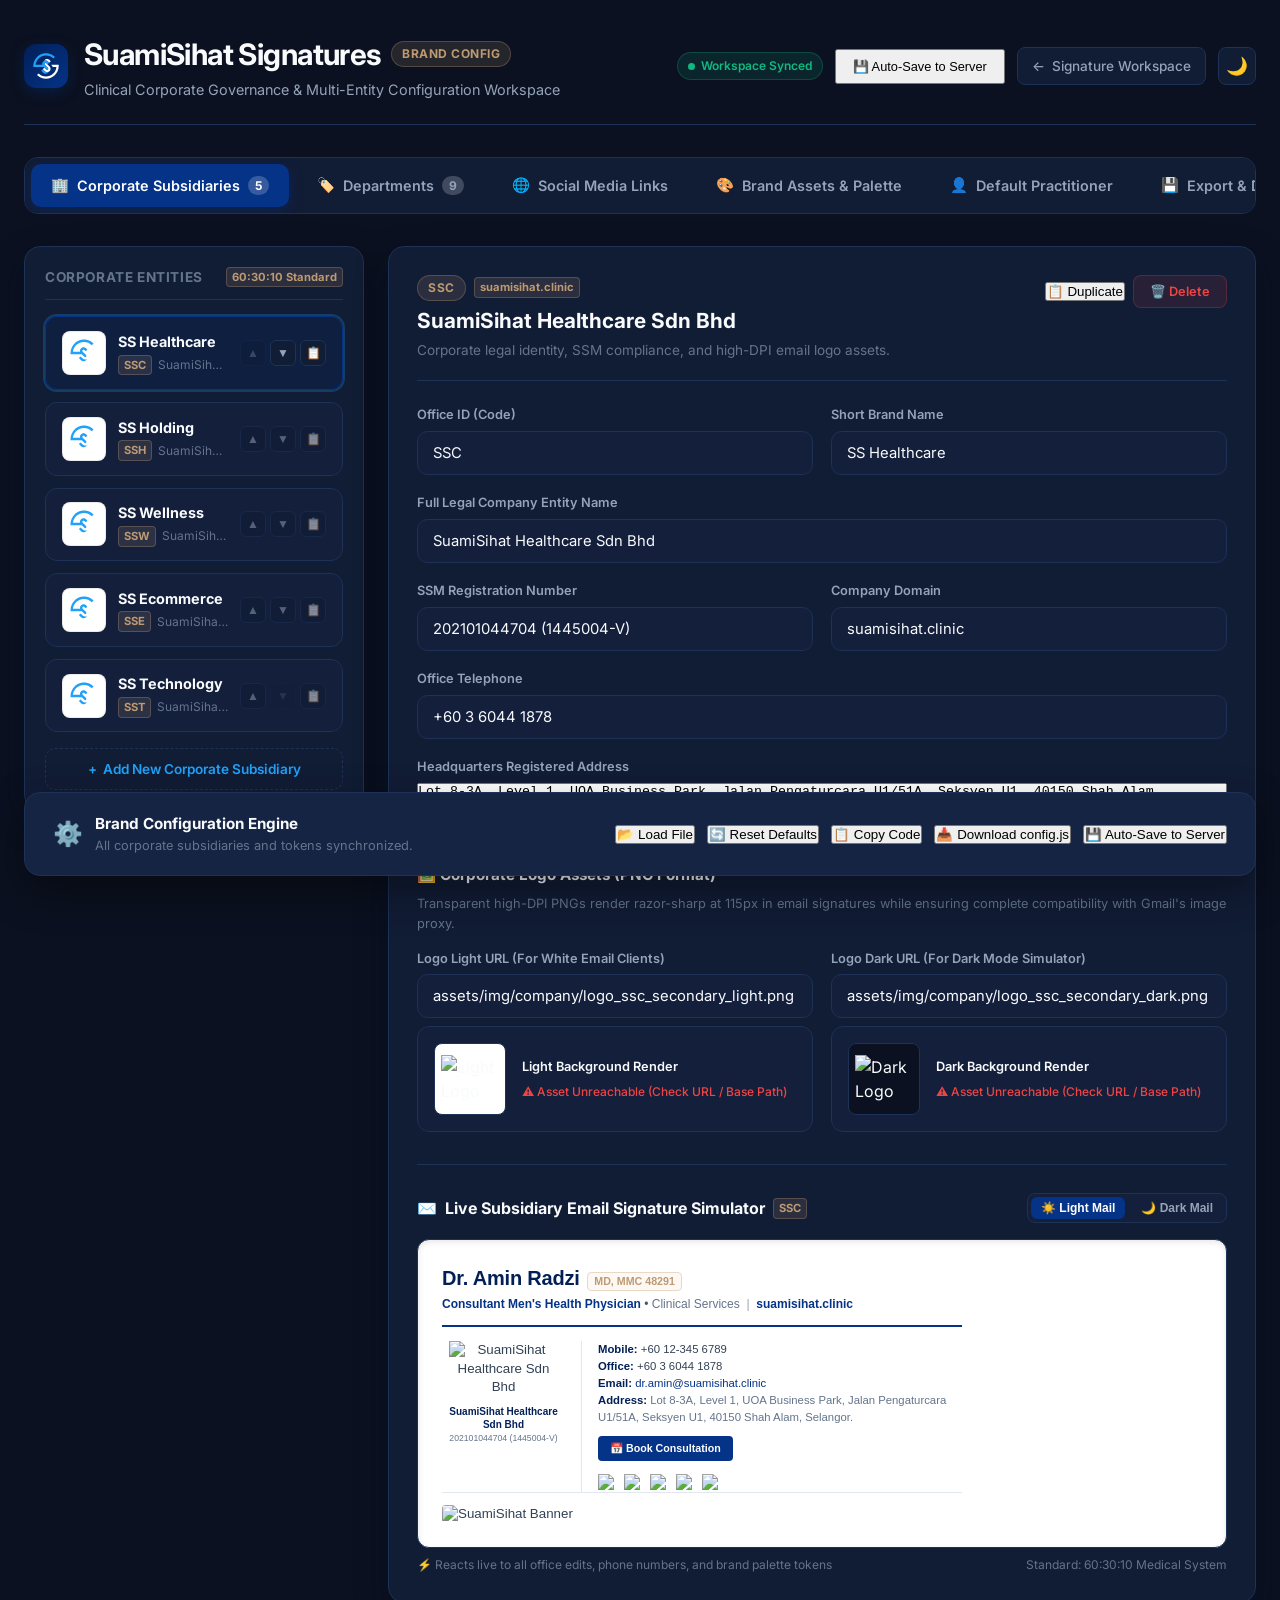
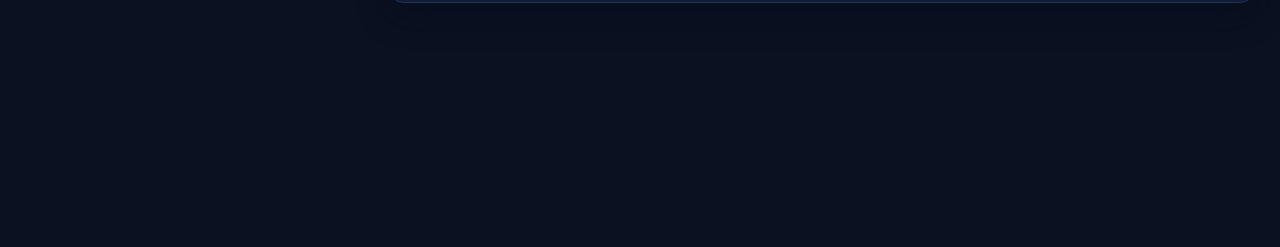
==== commit a3f179ad: "feat: add 1-click Auto-Save to Server with persistent file handle and PHP endpoint" ====
--- a/config.html
+++ b/config.html
@@ -793,6 +793,9 @@
                     <span class="status-dot"></span>
                     <span id="saveStatusText">Workspace Synced</span>
                 </div>
+                <button class="action-btn action-btn-primary" onclick="saveToServerDirect()" style="padding: 0.5rem 1rem; font-size: 0.8rem;" title="Auto-save configuration directly to server assets/js/config.js">
+                    <span>💾</span> Auto-Save to Server
+                </button>
                 <a href="index.html" class="header-link-btn" title="Back to Email Signature Generator">
                     <span>←</span> Signature Workspace
                 </a>
@@ -1034,8 +1037,8 @@
                 <button class="action-btn action-btn-secondary" onclick="downloadConfigJs()" title="Download config.js to your downloads folder">
                     <span>📥</span> Download config.js
                 </button>
-                <button class="action-btn action-btn-primary" onclick="saveToFileSystemDirect()" title="Direct 1-click overwrite of config.js via Native File System API">
-                    <span>💾</span> Save to config.js
+                <button class="action-btn action-btn-primary" onclick="saveToServerDirect()" title="Direct 1-click auto-save to server assets/js/config.js">
+                    <span>💾</span> Auto-Save to Server
                 </button>
             </div>
         </footer>
@@ -1781,13 +1784,103 @@
             }, 350);
         }
 
-        // 2. Direct Native File Save via File System Access API
-        async function saveToFileSystemDirect() {
+        // 2. Direct Server & Disk Auto-Save Architecture
+        let persistentFileHandle = null;
+
+        function getDb() {
+            return new Promise((resolve) => {
+                if (!window.indexedDB) return resolve(null);
+                const req = indexedDB.open('SS_ConfigStore', 1);
+                req.onupgradeneeded = (e) => {
+                    e.target.result.createObjectStore('handles');
+                };
+                req.onsuccess = (e) => resolve(e.target.result);
+                req.onerror = () => resolve(null);
+            });
+        }
+
+        async function getStoredFileHandle() {
+            try {
+                const db = await getDb();
+                if (!db) return null;
+                return new Promise((resolve) => {
+                    const tx = db.transaction('handles', 'readonly');
+                    const store = tx.objectStore('handles');
+                    const req = store.get('configFileHandle');
+                    req.onsuccess = () => resolve(req.result || null);
+                    req.onerror = () => resolve(null);
+                });
+            } catch {
+                return null;
+            }
+        }
+
+        async function storeFileHandle(handle) {
+            try {
+                const db = await getDb();
+                if (!db) return;
+                const tx = db.transaction('handles', 'readwrite');
+                tx.objectStore('handles').put(handle, 'configFileHandle');
+            } catch (e) {
+                console.warn('Could not persist file handle to IndexedDB:', e);
+            }
+        }
+
+        async function saveToServerDirect() {
+            showToast('⏳ Auto-saving configuration to server...', 'info');
             const code = buildConfigJsString();
 
-            // Native File System Access API (Supported in modern Chrome & Edge)
+            // Tier 1: Try Direct Server HTTP POST to save_config.php (Works if PHP Profile enabled in Web Station)
+            try {
+                const response = await fetch('save_config.php', {
+                    method: 'POST',
+                    headers: {
+                        'Content-Type': 'application/json',
+                        'X-Requested-With': 'XMLHttpRequest'
+                    },
+                    body: JSON.stringify({ config: configState })
+                });
+
+                if (response.ok) {
+                    const result = await response.json();
+                    if (result && result.success) {
+                        saveToWorkspace();
+                        showToast('✓ Auto-saved directly to server assets/js/config.js!', 'success');
+                        showHubStatus(`Saved to server at ${new Date().toLocaleTimeString()} • ${result.bytes} bytes`);
+                        return;
+                    }
+                }
+            } catch (netErr) {
+                console.log('HTTP POST to save_config.php not handled by server, attempting direct file handle:', netErr);
+            }
+
+            // Tier 2: 1-Click Direct File System Overwrite via Native Chromium API
             if ('showSaveFilePicker' in window) {
                 try {
+                    // Try to reuse stored persistent handle
+                    if (!persistentFileHandle) {
+                        persistentFileHandle = await getStoredFileHandle();
+                    }
+
+                    if (persistentFileHandle) {
+                        const queryOpts = { mode: 'readwrite' };
+                        let perm = await persistentFileHandle.queryPermission(queryOpts);
+                        if (perm !== 'granted') {
+                            perm = await persistentFileHandle.requestPermission(queryOpts);
+                        }
+                        if (perm === 'granted') {
+                            const writable = await persistentFileHandle.createWritable();
+                            await writable.write(code);
+                            await writable.close();
+
+                            saveToWorkspace();
+                            showToast('✓ Auto-saved directly to ' + persistentFileHandle.name + ' on server disk!', 'success');
+                            showHubStatus(`Saved to ${persistentFileHandle.name} at ${new Date().toLocaleTimeString()}`);
+                            return;
+                        }
+                    }
+
+                    // First time: prompt user to select \\SSNAS\web\ss_signature\assets\js\config.js once
                     const handle = await window.showSaveFilePicker({
                         suggestedName: 'config.js',
                         types: [{
@@ -1795,24 +1888,32 @@
                             accept: { 'application/javascript': ['.js'] },
                         }],
                     });
+
+                    persistentFileHandle = handle;
+                    await storeFileHandle(handle);
+
                     const writable = await handle.createWritable();
                     await writable.write(code);
                     await writable.close();
 
                     saveToWorkspace();
-                    showToast('✓ Saved directly to ' + handle.name + '! Config file updated on disk.', 'success');
+                    showToast('✓ Saved directly to ' + handle.name + '! Connected for future 1-click auto-save.', 'success');
+                    showHubStatus(`Saved to ${handle.name} at ${new Date().toLocaleTimeString()}`);
                     return;
                 } catch (err) {
                     if (err.name === 'AbortError') {
-                        return; // User cancelled dialog
+                        return; // User cancelled
                     }
                     console.warn('Native File System API error, falling back to download:', err);
                 }
             }
 
-            // Fallback: standard file download
+            // Tier 3: Fallback standard file download
             downloadConfigJs();
         }
+
+        // Backward compatibility alias
+        const saveToFileSystemDirect = saveToServerDirect;
 
         // 3. Reset Workspace to Factory Defaults
         function resetWorkspaceToDefaults() {
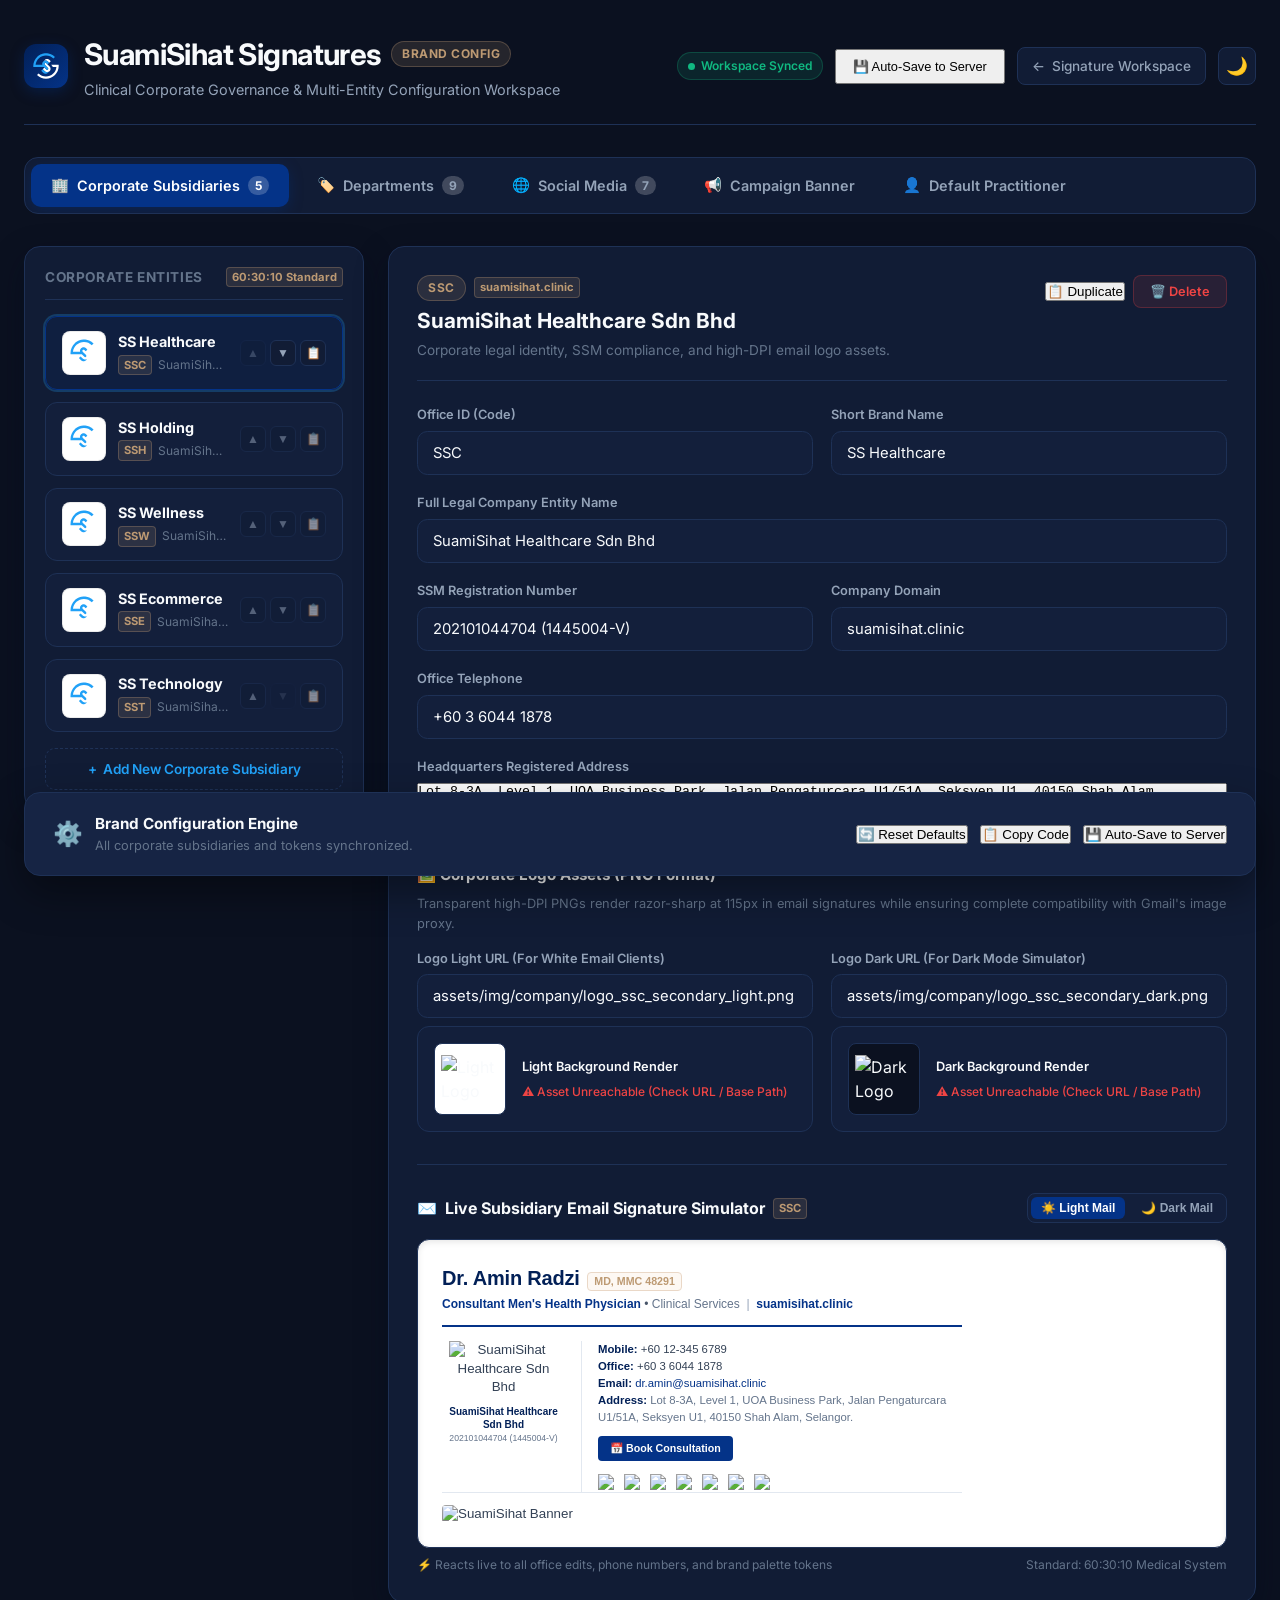
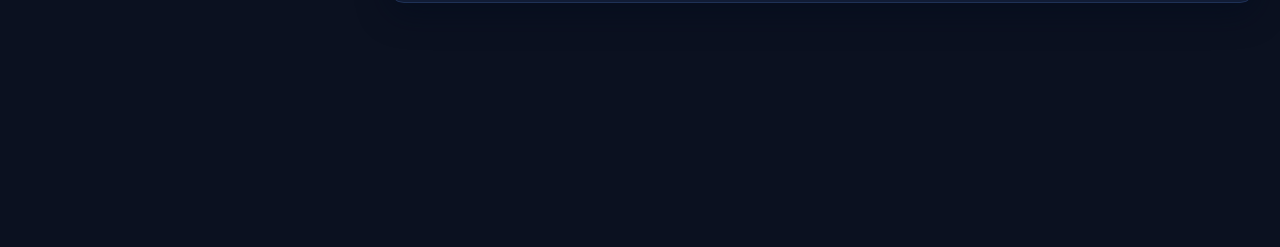
==== commit c5ceca07: "Enhance config UI: remove export & palette swatches, add dynamic social media manager with Telegram/" ====
--- a/config.html
+++ b/config.html
@@ -817,16 +817,14 @@
                 <span class="tab-badge" id="deptCountBadge">9</span>
             </button>
             <button class="config-tab-btn" onclick="switchConfigTab('social', this)">
-                <span>🌐</span> Social Media Links
+                <span>🌐</span> Social Media
+                <span class="tab-badge" id="socialCountBadge">7</span>
             </button>
             <button class="config-tab-btn" onclick="switchConfigTab('branding', this)">
-                <span>🎨</span> Brand Assets & Palette
+                <span>📢</span> Campaign Banner
             </button>
             <button class="config-tab-btn" onclick="switchConfigTab('defaults', this)">
                 <span>👤</span> Default Practitioner
-            </button>
-            <button class="config-tab-btn" onclick="switchConfigTab('export', this)">
-                <span>💾</span> Export & Deploy
             </button>
         </nav>
 
@@ -856,42 +854,57 @@
             </div>
         </section>
 
-        <!-- SECTION 2: Social Media Links -->
+        <!-- SECTION 2: Social Media Platforms -->
         <section id="tab-social" class="config-tab-panel" style="display: none;">
             <div class="card-section">
-                <div class="section-header">
-                    <h2 class="section-title">
-                        <span class="step-badge">🌐</span>
-                        Official Social Media Platforms
-                    </h2>
-                </div>
-                <p style="font-size: 0.9rem; color: var(--text-muted); margin-bottom: 1.5rem;">
-                    Configured channels are automatically converted to high-DPI Retina PNGs (48×48px) with absolute HTTPS paths, guaranteeing delivery across Gmail, Apple Mail, and Outlook.
-                </p>
-
-                <div class="social-grid-cards" id="socialMediaCardsContainer">
+                <div class="section-header" style="display: flex; justify-content: space-between; align-items: center; flex-wrap: wrap; gap: 1rem;">
+                    <div>
+                        <h2 class="section-title">
+                            <span class="step-badge">🌐</span>
+                            Official Social Media Channels
+                        </h2>
+                        <p style="font-size: 0.85rem; color: var(--text-muted); margin-top: 4px;">
+                            Configured channels are rendered as high-DPI Retina PNGs (48×48px in <code style="color: var(--ss-azure);">#043388</code>) with absolute HTTPS paths for 100% email delivery.
+                        </p>
+                    </div>
+                    <div style="display: flex; align-items: center; gap: 8px; flex-wrap: wrap;">
+                        <span style="font-size: 0.75rem; font-weight: 700; text-transform: uppercase; color: var(--text-muted); letter-spacing: 0.5px;">Quick Add:</span>
+                        <button class="action-btn action-btn-secondary" onclick="addSocialPreset('telegram')" type="button" style="padding: 5px 12px; font-size: 0.8rem;">
+                            <span>✈️</span> + Telegram
+                        </button>
+                        <button class="action-btn action-btn-secondary" onclick="addSocialPreset('tiktok')" type="button" style="padding: 5px 12px; font-size: 0.8rem;">
+                            <span>🎵</span> + TikTok
+                        </button>
+                        <button class="action-btn action-btn-secondary" onclick="addSocialPreset('x')" type="button" style="padding: 5px 12px; font-size: 0.8rem;">
+                            <span>✖️</span> + X (Twitter)
+                        </button>
+                        <button class="action-btn action-btn-primary" onclick="promptAddCustomSocial()" type="button" style="padding: 5px 12px; font-size: 0.8rem;">
+                            <span>+</span> Custom Channel
+                        </button>
+                    </div>
+                </div>
+
+                <div class="social-grid-cards" id="socialMediaCardsContainer" style="margin-top: 1.5rem;">
                     <!-- Populated dynamically -->
                 </div>
             </div>
         </section>
 
-        <!-- SECTION 3: Brand Assets & Palette -->
+        <!-- SECTION 3: Campaign Banner & Assets -->
         <section id="tab-branding" class="config-tab-panel" style="display: none;">
             <div class="card-section">
                 <div class="section-header">
                     <h2 class="section-title">
-                        <span class="step-badge">🎨</span>
-                        Authoritative Brand Palette (60:30:10 Medical System)
+                        <span class="step-badge">📢</span>
+                        Promotional Campaign Banner & Assets
                     </h2>
                 </div>
-
-                <!-- Palette Inspector -->
-                <div class="palette-swatches-grid" id="brandPaletteGrid">
-                    <!-- Populated dynamically -->
-                </div>
-
-                <!-- Production Base URL -->
-                <div class="form-grid" style="margin-top: 2rem; border-top: 1px solid var(--border-color); padding-top: 1.5rem;">
+                <p style="font-size: 0.85rem; color: var(--text-muted); margin-bottom: 1.5rem;">
+                    Configure the global promotional banner displayed across all corporate email signatures and the production HTTPS base URL used for image delivery.
+                </p>
+
+                <!-- Production Base URL & Campaign Banner -->
+                <div class="form-grid">
                     <div class="form-group full-width">
                         <label class="form-label" for="cfgBaseUrl">
                             Production Asset Base URL
@@ -899,7 +912,7 @@
                         </label>
                         <div style="display: flex; gap: 10px; align-items: center;">
                             <input type="url" id="cfgBaseUrl" class="form-input" style="flex: 1;" onchange="updateBrandingField('baseUrl', this.value)">
-                            <button class="action-btn action-btn-secondary" onclick="pingBaseUrl()" style="white-space: nowrap;">
+                            <button class="action-btn action-btn-secondary" onclick="pingBaseUrl()" style="white-space: nowrap;" type="button">
                                 <span>⚡</span> Test Server
                             </button>
                         </div>
@@ -980,40 +993,6 @@
             </div>
         </section>
 
-        <!-- SECTION 6: Export & Deployment Hub -->
-        <section id="tab-export" class="config-tab-panel" style="display: none;">
-            <div class="card-section">
-                <div class="section-header">
-                    <h2 class="section-title">
-                        <span class="step-badge">💾</span>
-                        Configuration Export & NAS Synchronization
-                    </h2>
-                </div>
-
-                <div style="background: var(--bg-input); border: 1px solid var(--border-color); border-radius: 12px; padding: 1.25rem; margin-bottom: 1.5rem;">
-                    <h4 style="font-size: 0.95rem; font-weight: 700; color: var(--ss-azure); margin-bottom: 6px;">
-                        🌐 Live Production Deployment Path
-                    </h4>
-                    <p style="font-size: 0.85rem; color: var(--text-secondary); line-height: 1.5;">
-                        The live generator at <a href="https://sign.suamisihat.myds.me/" target="_blank" style="color: var(--ss-azure); font-weight: 600;">https://sign.suamisihat.myds.me/</a> reads directly from the Synology NAS web share:
-                    </p>
-                    <div style="background: rgba(0,0,0,0.25); padding: 8px 12px; border-radius: 6px; font-family: monospace; font-size: 0.85rem; margin: 8px 0; color: var(--ss-gold);">
-                        \\SSNAS\web\ss_signature\assets\js\config.js
-                    </div>
-                    <p style="font-size: 0.8rem; color: var(--text-muted);">
-                        Saving and replacing <code>config.js</code> immediately updates all default subsidiaries, social channels, and branding for all employees.
-                    </p>
-                </div>
-
-                <div class="form-grid">
-                    <div class="form-group full-width">
-                        <label class="form-label">Active Configuration JavaScript Code</label>
-                        <textarea id="rawConfigOutput" class="form-textarea" style="height: 280px; font-family: monospace; font-size: 0.8rem;" readonly></textarea>
-                    </div>
-                </div>
-            </div>
-        </section>
-
         <!-- Sticky Action Hub Bar -->
         <footer class="config-action-hub">
             <div class="hub-info">
@@ -1025,33 +1004,24 @@
             </div>
 
             <div class="hub-buttons">
-                <button class="action-btn action-btn-secondary" onclick="loadConfigFilePicker()" title="Load existing config.js from disk">
-                    <span>📂</span> Load File
-                </button>
                 <button class="action-btn action-btn-secondary" onclick="resetWorkspaceToDefaults()" title="Reset workspace back to original config.js defaults">
                     <span>🔄</span> Reset Defaults
                 </button>
                 <button class="action-btn action-btn-secondary" onclick="copyConfigCode()" title="Copy JavaScript configuration code to clipboard">
                     <span>📋</span> Copy Code
                 </button>
-                <button class="action-btn action-btn-secondary" onclick="downloadConfigJs()" title="Download config.js to your downloads folder">
-                    <span>📥</span> Download config.js
-                </button>
                 <button class="action-btn action-btn-primary" onclick="saveToServerDirect()" title="Direct 1-click auto-save to server assets/js/config.js">
                     <span>💾</span> Auto-Save to Server
                 </button>
             </div>
         </footer>
-
-        <!-- Toast Feedback Notification -->
-        <div class="toast-feedback" id="toastFeedback">
-            <span class="toast-icon" id="toastIcon">✓</span>
-            <span class="toast-message" id="toastMessage">Action completed successfully.</span>
-        </div>
     </div>
 
-    <!-- Hidden file input for loading config.js -->
-    <input type="file" id="configFileUploader" accept=".js" style="display: none;" onchange="handleConfigUpload(event)">
+    <!-- Toast Feedback Notification -->
+    <div class="toast-feedback" id="toastFeedback">
+        <span class="toast-icon" id="toastIcon">✓</span>
+        <span class="toast-message" id="toastMessage">Action completed successfully.</span>
+    </div>
 
     <!-- Include authoritative config -->
     <script src="assets/js/config.js"></script>
@@ -1079,18 +1049,6 @@
         let miniSimulatorMode = 'light';
         let autoSaveTimer = null;
 
-        // Authoritative Brand Colors definition for Palette Swatches
-        const BRAND_PALETTE_GUIDE = [
-            { key: 'primaryColor', name: 'SuamiSihat Blue', role: 'Identity Accent', hex: '#043388' },
-            { key: 'prussianBlue', name: 'Prussian Blue', role: 'Deep Foundation', hex: '#022057' },
-            { key: 'secondaryColor', name: 'Azure Interactive', role: 'Interactive 10%', hex: '#21A1F7' },
-            { key: 'malibu', name: 'Malibu', role: 'Supporting Cyan', hex: '#6DC6EC' },
-            { key: 'lion', name: 'Lion Gold', role: 'Prestige Accent', hex: '#BD9A73' },
-            { key: 'fawn', name: 'Warm Fawn', role: 'Subtle Gold', hex: '#CCAC8D' },
-            { key: 'charcoal', name: 'Slate Charcoal', role: 'Body Typography', hex: '#334155' },
-            { key: 'muted', name: 'Slate Muted', role: 'Metadata Secondary', hex: '#64748B' }
-        ];
-
         // Resolve absolute URL for email assets
         function resolveAssetUrl(assetPath) {
             if (!assetPath) return '';
@@ -1114,10 +1072,12 @@
                 target.style.display = 'block';
             }
 
-            if (tabKey === 'export') {
-                refreshExportOutput();
-            } else if (tabKey === 'departments') {
+            if (tabKey === 'departments') {
                 renderDepartmentTags();
+            } else if (tabKey === 'social') {
+                renderSocialMediaCards();
+            } else if (tabKey === 'branding') {
+                renderBrandingSettings();
             }
         }
 
@@ -1127,9 +1087,8 @@
             renderActiveEntityDetails();
             renderDepartmentTags();
             renderSocialMediaCards();
-            renderBrandPaletteSwatches();
+            renderBrandingSettings();
             renderDefaultsForm();
-            updateBannerPreview();
             initializeTheme();
             renderLiveMiniPreview();
         }
@@ -1598,12 +1557,69 @@
         }
 
         // ==========================================
-        // SECTION 3: Social Media
+        // SECTION 3: Social Media Channels
         // ==========================================
+        const SOCIAL_PRESETS = {
+            telegram: {
+                name: 'Telegram',
+                url: 'https://t.me/suamisihat',
+                iconPng: 'assets/img/social/telegram.png'
+            },
+            tiktok: {
+                name: 'TikTok',
+                url: 'https://www.tiktok.com/@suamisihat',
+                iconPng: 'assets/img/social/tiktok.png'
+            },
+            x: {
+                name: 'X (Twitter)',
+                url: 'https://x.com/suamisihat',
+                iconPng: 'assets/img/social/x.png'
+            },
+            whatsapp: {
+                name: 'WhatsApp',
+                url: 'https://api.whatsapp.com/send/?phone=601156672841&text=%28%23M%29+Salam%2C+Saya+Nak+Improve+Kesihatan+Lelaki+Dengan+SuamiSihat&type=phone_number&app_absent=0',
+                iconPng: 'assets/img/social/whatsapp.png'
+            },
+            facebook: {
+                name: 'Facebook',
+                url: 'https://www.facebook.com/suamisihat',
+                iconPng: 'assets/img/social/facebook.png'
+            },
+            instagram: {
+                name: 'Instagram',
+                url: 'https://www.instagram.com/suamisihat.clinic',
+                iconPng: 'assets/img/social/instagram.png'
+            },
+            linkedin: {
+                name: 'LinkedIn',
+                url: 'https://www.linkedin.com/company/suamisihat',
+                iconPng: 'assets/img/social/linkedin.png'
+            },
+            youtube: {
+                name: 'YouTube',
+                url: 'https://www.youtube.com/@SuamiSihat',
+                iconPng: 'assets/img/social/youtube.png'
+            }
+        };
+
         function renderSocialMediaCards() {
             const container = document.getElementById('socialMediaCardsContainer');
+            const badge = document.getElementById('socialCountBadge');
+            const keys = Object.keys(configState.socialMedia || {});
+            if (badge) badge.textContent = keys.length;
             if (!container) return;
-            container.innerHTML = Object.keys(configState.socialMedia).map(key => {
+
+            if (keys.length === 0) {
+                container.innerHTML = `
+                    <div style="grid-column: 1 / -1; padding: 2.5rem; text-align: center; background: var(--bg-surface); border: 1px dashed var(--border-color); border-radius: 12px;">
+                        <p style="font-size: 0.95rem; color: var(--text-muted); margin-bottom: 1rem;">No social media channels configured yet.</p>
+                        <button class="action-btn action-btn-primary" onclick="addSocialPreset('telegram')" type="button">+ Add Telegram</button>
+                    </div>
+                `;
+                return;
+            }
+
+            container.innerHTML = keys.map(key => {
                 const s = configState.socialMedia[key];
                 const iconSrc = resolveAssetUrl(s.iconPng || `assets/img/social/${key}.png`);
                 return `
@@ -1611,17 +1627,22 @@
                     <div class="social-card-header">
                         <div class="social-platform-title">
                             <div class="social-platform-icon">
-                                <img src="${iconSrc}" alt="${s.name}">
+                                <img src="${iconSrc}" alt="${s.name}" onerror="this.src='assets/img/ss_icon_dark.svg'">
                             </div>
                             <span>${s.name}</span>
                         </div>
-                        <a href="${s.url}" target="_blank" rel="noopener" class="test-link-btn">
-                            🔗 Test Link
-                        </a>
-                    </div>
-                    <div class="form-group">
-                        <label class="form-label" for="social_${key}">Destination URL</label>
-                        <input type="url" id="social_${key}" class="form-input" value="${s.url}" oninput="updateSocialUrl('${key}', this.value)">
+                        <div style="display: flex; align-items: center; gap: 6px;">
+                            <a href="${s.url}" target="_blank" rel="noopener" class="test-link-btn" title="Open test link">
+                                🔗 Test
+                            </a>
+                            <button class="btn-subtle-danger" onclick="deleteSocialPlatform('${key}')" type="button" style="padding: 3px 8px; font-size: 0.75rem;" title="Remove ${s.name}">
+                                🗑️
+                            </button>
+                        </div>
+                    </div>
+                    <div class="form-group" style="margin-bottom: 0;">
+                        <label class="form-label" for="social_${key}">Profile / Channel Destination URL</label>
+                        <input type="url" id="social_${key}" class="form-input" value="${s.url}" oninput="updateSocialUrl('${key}', this.value)" placeholder="https://...">
                     </div>
                 </div>`;
             }).join('');
@@ -1630,51 +1651,89 @@
         function updateSocialUrl(key, val) {
             if (configState.socialMedia[key]) {
                 configState.socialMedia[key].url = val;
+                renderLiveMiniPreview();
                 markWorkspaceDirty();
                 showHubStatus(`Updated ${configState.socialMedia[key].name} URL`);
             }
         }
 
+        function addSocialPreset(presetKey) {
+            if (!configState.socialMedia) {
+                configState.socialMedia = {};
+            }
+            if (configState.socialMedia[presetKey]) {
+                showToast(`Platform "${configState.socialMedia[presetKey].name}" is already present.`, 'warning');
+                const inp = document.getElementById(`social_${presetKey}`);
+                if (inp) {
+                    inp.scrollIntoView({ behavior: 'smooth', block: 'center' });
+                    inp.focus();
+                }
+                return;
+            }
+            const preset = SOCIAL_PRESETS[presetKey];
+            if (!preset) return;
+            configState.socialMedia[presetKey] = JSON.parse(JSON.stringify(preset));
+            renderSocialMediaCards();
+            renderLiveMiniPreview();
+            markWorkspaceDirty();
+            showToast(`✓ Added ${preset.name} to social media channels.`, 'success');
+        }
+
+        function promptAddCustomSocial() {
+            const name = prompt('Enter the platform name (e.g. Threads, Pinterest):');
+            if (!name || !name.trim()) return;
+            const cleanName = name.trim();
+            const key = cleanName.toLowerCase().replace(/[^a-z0-9]/g, '');
+            if (!key) {
+                showToast('Invalid platform name.', 'warning');
+                return;
+            }
+            if (configState.socialMedia && configState.socialMedia[key]) {
+                showToast(`Platform "${cleanName}" is already present.`, 'warning');
+                return;
+            }
+            const url = prompt(`Enter profile URL for ${cleanName}:`, `https://${key}.com/suamisihat`);
+            if (!url || !url.trim()) return;
+
+            if (!configState.socialMedia) configState.socialMedia = {};
+            configState.socialMedia[key] = {
+                name: cleanName,
+                url: url.trim(),
+                iconPng: `assets/img/social/${key}.png`
+            };
+            renderSocialMediaCards();
+            renderLiveMiniPreview();
+            markWorkspaceDirty();
+            showToast(`✓ Added ${cleanName} platform.`, 'success');
+        }
+
+        function deleteSocialPlatform(key) {
+            const p = configState.socialMedia[key];
+            const pName = p ? p.name : key;
+            if (confirm(`Remove "${pName}" from email signatures?`)) {
+                delete configState.socialMedia[key];
+                renderSocialMediaCards();
+                renderLiveMiniPreview();
+                markWorkspaceDirty();
+                showToast(`Removed "${pName}".`, 'warning');
+            }
+        }
+
         // ==========================================
-        // SECTION 4: Branding & Palette
+        // SECTION 4: Campaign Banner & Assets
         // ==========================================
-        function renderBrandPaletteSwatches() {
-            const grid = document.getElementById('brandPaletteGrid');
-            if (!grid) return;
-            grid.innerHTML = BRAND_PALETTE_GUIDE.map(item => {
-                const currentHex = configState.branding[item.key] || item.hex;
-                return `
-                <div class="swatch-card" style="position: relative;">
-                    <input type="color" value="${currentHex}" oninput="updateBrandingColor('${item.key}', this.value)" style="opacity: 0; position: absolute; inset: 0; width: 100%; height: 100%; cursor: pointer;">
-                    <div class="swatch-chip" style="background-color: ${currentHex};" id="chip_${item.key}"></div>
-                    <div class="swatch-details">
-                        <div class="swatch-role">${item.role}</div>
-                        <div class="swatch-name">${item.name}</div>
-                        <div class="swatch-hex" id="hex_${item.key}">${currentHex}</div>
-                    </div>
-                </div>`;
-            }).join('');
-
+        function renderBrandingSettings() {
             const bUrl = document.getElementById('cfgBaseUrl');
             const banUrl = document.getElementById('cfgBannerUrl');
             const banLink = document.getElementById('cfgBannerLink');
-            if (bUrl) bUrl.value = configState.branding.baseUrl || 'https://sign.suamisihat.myds.me/';
-            if (banUrl) banUrl.value = configState.branding.bannerUrl || 'assets/img/ss-banner.gif';
-            if (banLink) banLink.value = configState.branding.bannerLink || 'https://suamisihat.clinic';
-        }
-
-        function updateBrandingColor(key, hex) {
-            configState.branding[key] = hex;
-            const chip = document.getElementById('chip_' + key);
-            const text = document.getElementById('hex_' + key);
-            if (chip) chip.style.backgroundColor = hex;
-            if (text) text.textContent = hex;
-            renderLiveMiniPreview();
-            markWorkspaceDirty();
-            showHubStatus(`Updated brand token ${key} to ${hex}`);
+            if (bUrl) bUrl.value = (configState.branding && configState.branding.baseUrl) || 'https://sign.suamisihat.myds.me/';
+            if (banUrl) banUrl.value = (configState.branding && configState.branding.bannerUrl) || 'assets/img/ss-banner.gif';
+            if (banLink) banLink.value = (configState.branding && configState.branding.bannerLink) || 'https://suamisihat.clinic';
+            updateBannerPreview();
         }
 
         function updateBrandingField(field, val) {
+            if (!configState.branding) configState.branding = {};
             configState.branding[field] = val;
             renderLiveMiniPreview();
             markWorkspaceDirty();
@@ -1686,7 +1745,8 @@
             const statusText = document.getElementById('bannerStatusText');
             if (!bannerImg) return;
 
-            bannerImg.src = resolveAssetUrl(configState.branding.bannerUrl);
+            const url = (configState.branding && configState.branding.bannerUrl) ? configState.branding.bannerUrl : 'assets/img/ss-banner.gif';
+            bannerImg.src = resolveAssetUrl(url);
             bannerImg.onload = () => {
                 if (statusText) statusText.innerHTML = `✅ ${bannerImg.naturalWidth}×${bannerImg.naturalHeight}px • Banner Verified`;
             };
@@ -1908,8 +1968,9 @@
                 }
             }
 
-            // Tier 3: Fallback standard file download
-            downloadConfigJs();
+            // Tier 3: Clipboard Fallback
+            await copyConfigCode();
+            showToast('⚠️ Auto-save fallback: Code copied to clipboard.', 'warning');
         }
 
         // Backward compatibility alias
@@ -1926,32 +1987,11 @@
             }
         }
 
-        // Export Code Generation
+        // Configuration Code Generation
         function buildConfigJsString() {
             return `// Email Signature Generator Configuration — SuamiSihat Brand Guidelines
 const CONFIG = ${JSON.stringify(configState, null, 4)};
 `;
-        }
-
-        function refreshExportOutput() {
-            const out = document.getElementById('rawConfigOutput');
-            if (out) {
-                out.value = buildConfigJsString();
-            }
-        }
-
-        function downloadConfigJs() {
-            const code = buildConfigJsString();
-            const blob = new Blob([code], { type: 'application/javascript;charset=utf-8' });
-            const url = URL.createObjectURL(blob);
-            const a = document.createElement('a');
-            a.href = url;
-            a.download = 'config.js';
-            document.body.appendChild(a);
-            a.click();
-            document.body.removeChild(a);
-            URL.revokeObjectURL(url);
-            showToast('✓ config.js generated! Copy file to \\\\SSNAS\\web\\ss_signature\\assets\\js\\', 'success');
         }
 
         async function copyConfigCode() {
@@ -1975,35 +2015,6 @@
             }
         }
 
-        function loadConfigFilePicker() {
-            document.getElementById('configFileUploader').click();
-        }
-
-        function handleConfigUpload(e) {
-            const file = e.target.files[0];
-            if (!file) return;
-
-            const reader = new FileReader();
-            reader.onload = (event) => {
-                try {
-                    const content = event.target.result;
-                    const match = content.match(/const CONFIG = ({[\s\S]*});/);
-                    if (match) {
-                        configState = JSON.parse(match[1]);
-                        selectedOfficeIndex = 0;
-                        initializeWorkspace();
-                        saveToWorkspace();
-                        showToast('✓ Configuration loaded successfully from ' + file.name, 'success');
-                    } else {
-                        showToast('⚠️ Invalid config.js file format.', 'warning');
-                    }
-                } catch (err) {
-                    showToast('⚠️ Parse error: ' + err.message, 'warning');
-                }
-            };
-            reader.readAsText(file);
-        }
-
         function showHubStatus(msg) {
             const el = document.getElementById('hubStatusText');
             if (el) el.textContent = msg;
